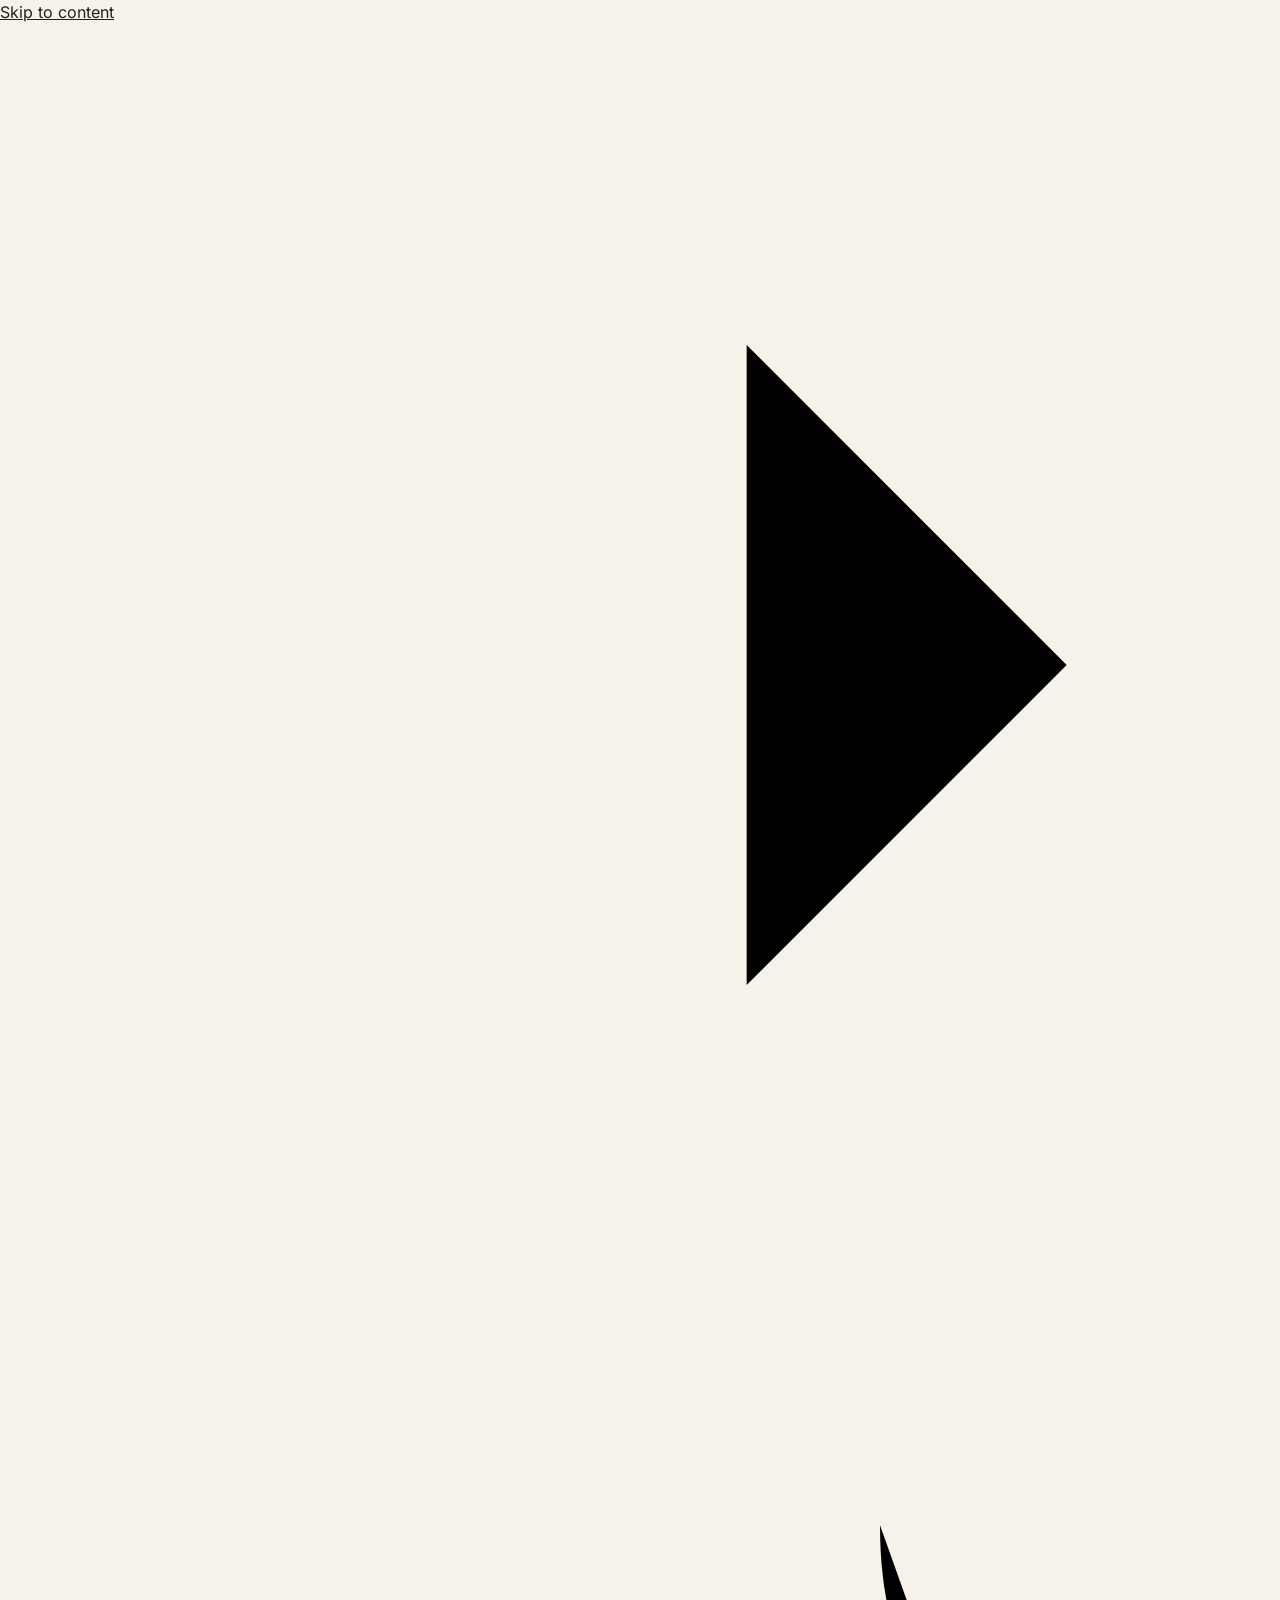
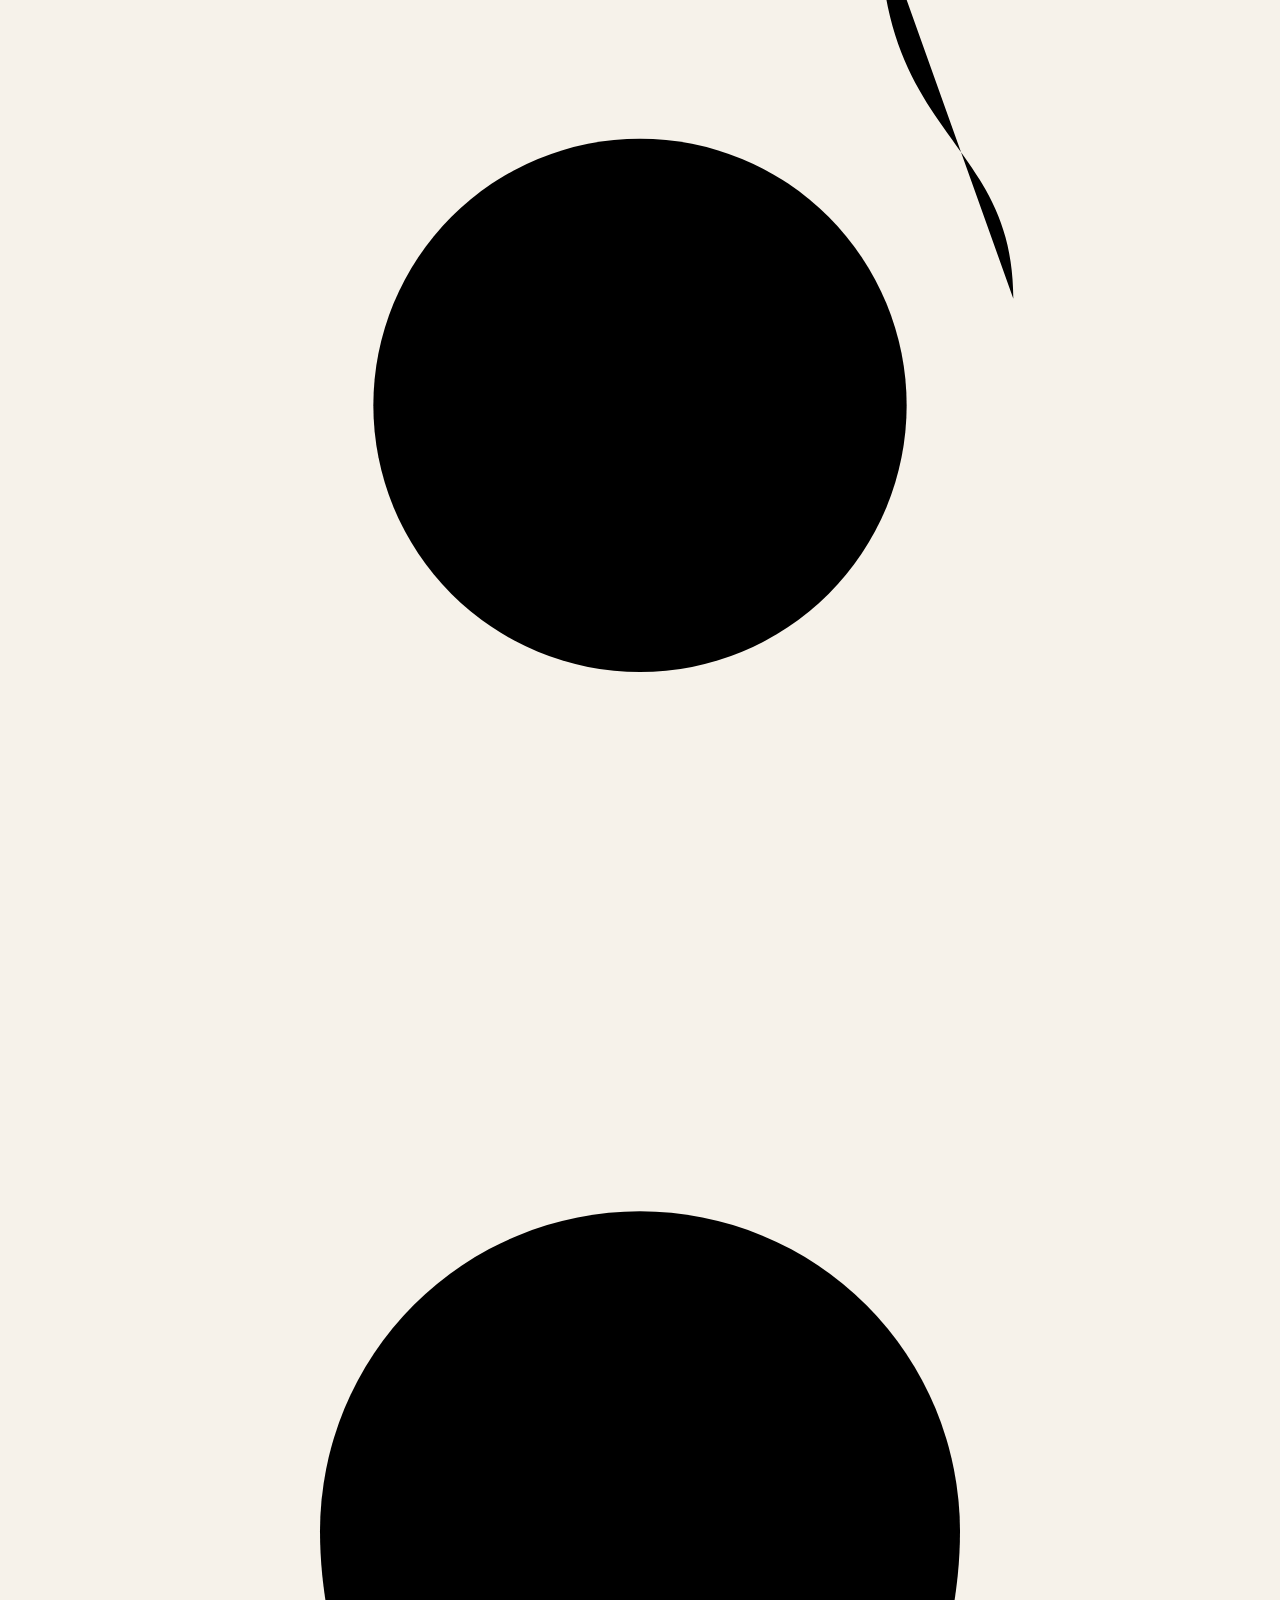
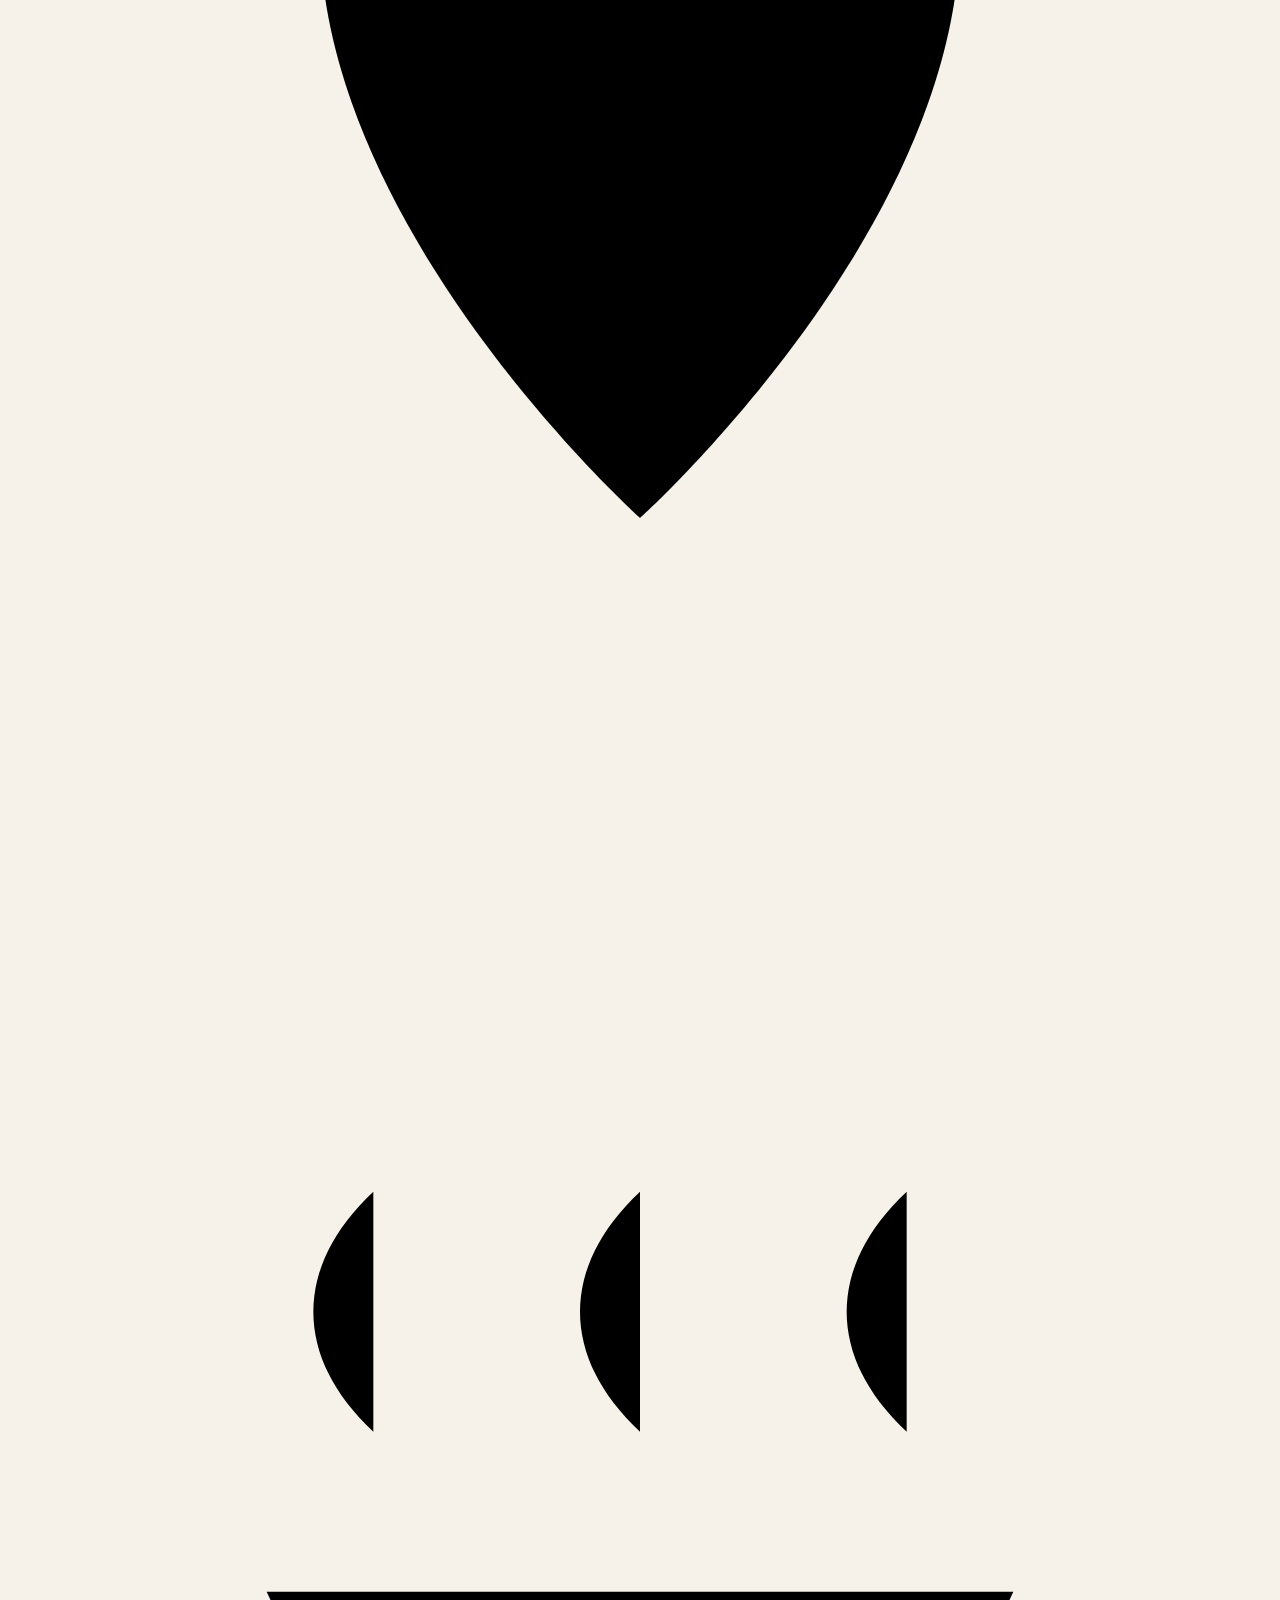
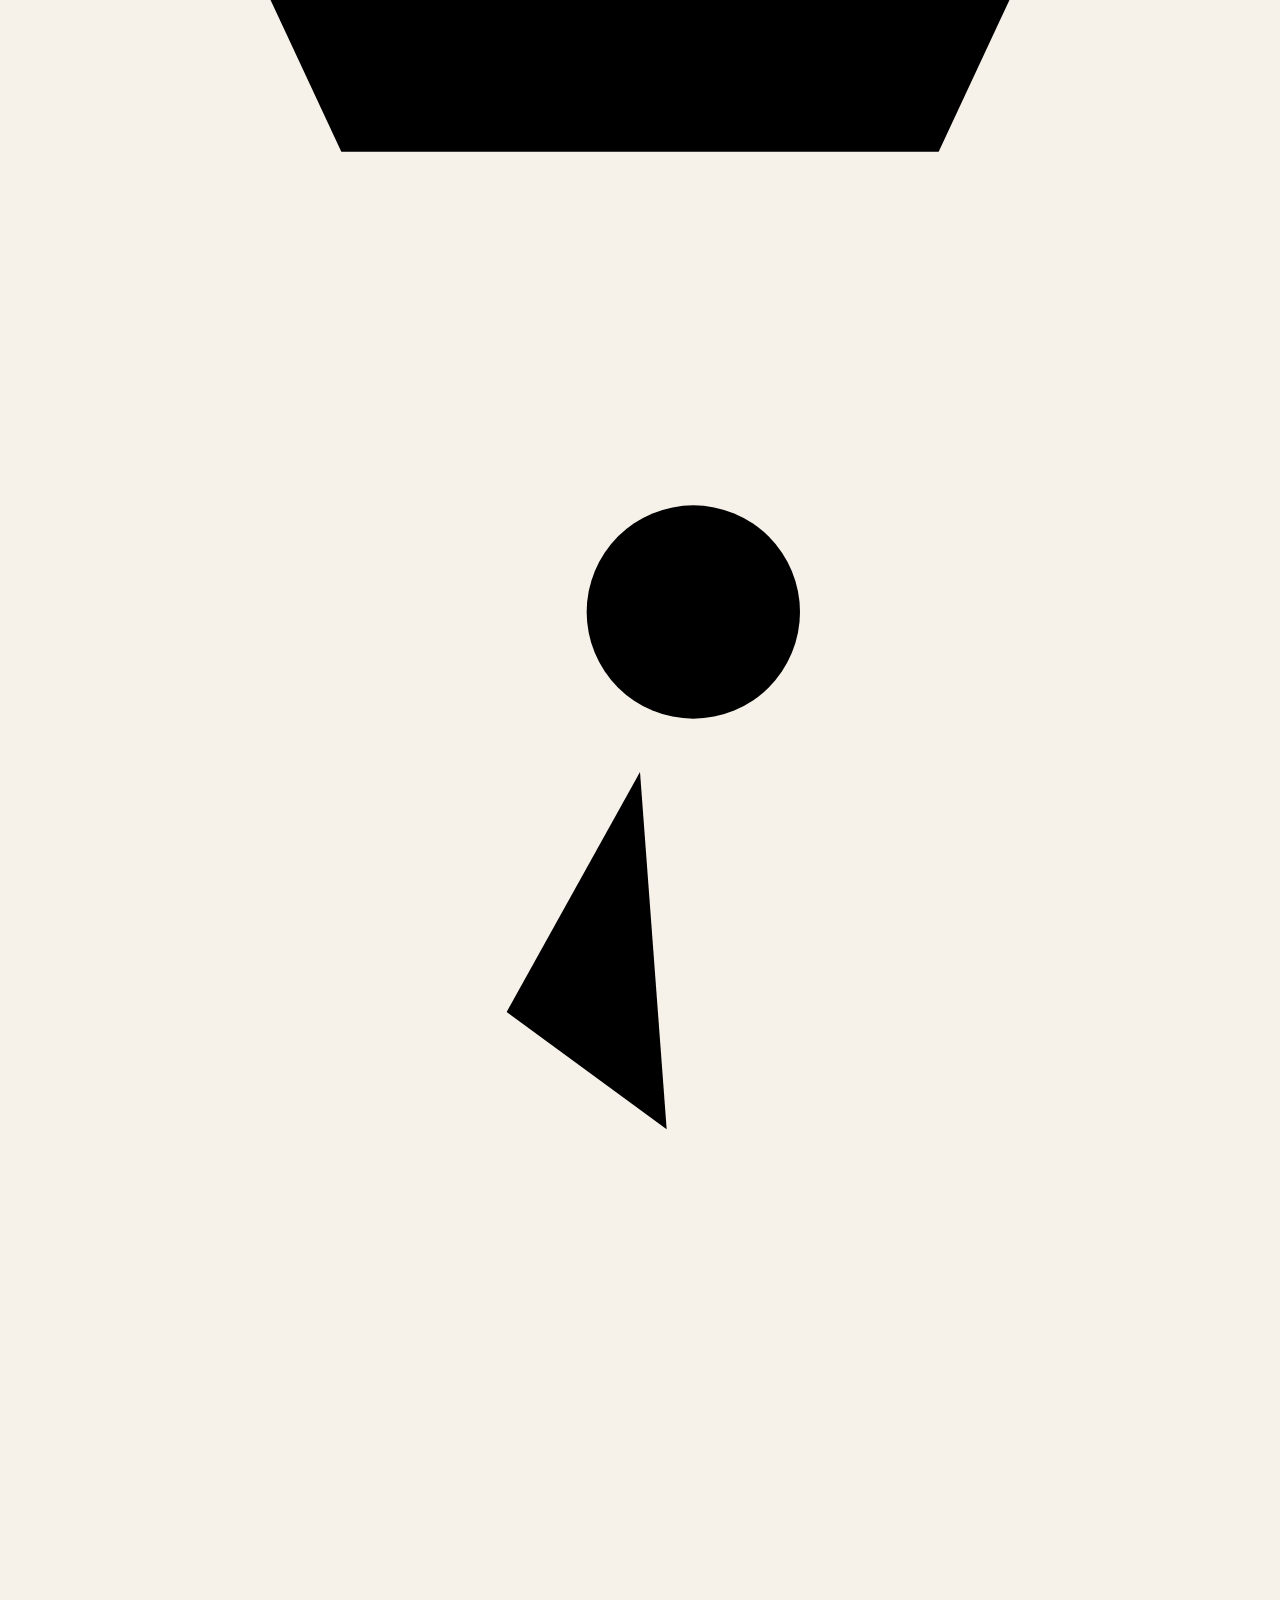
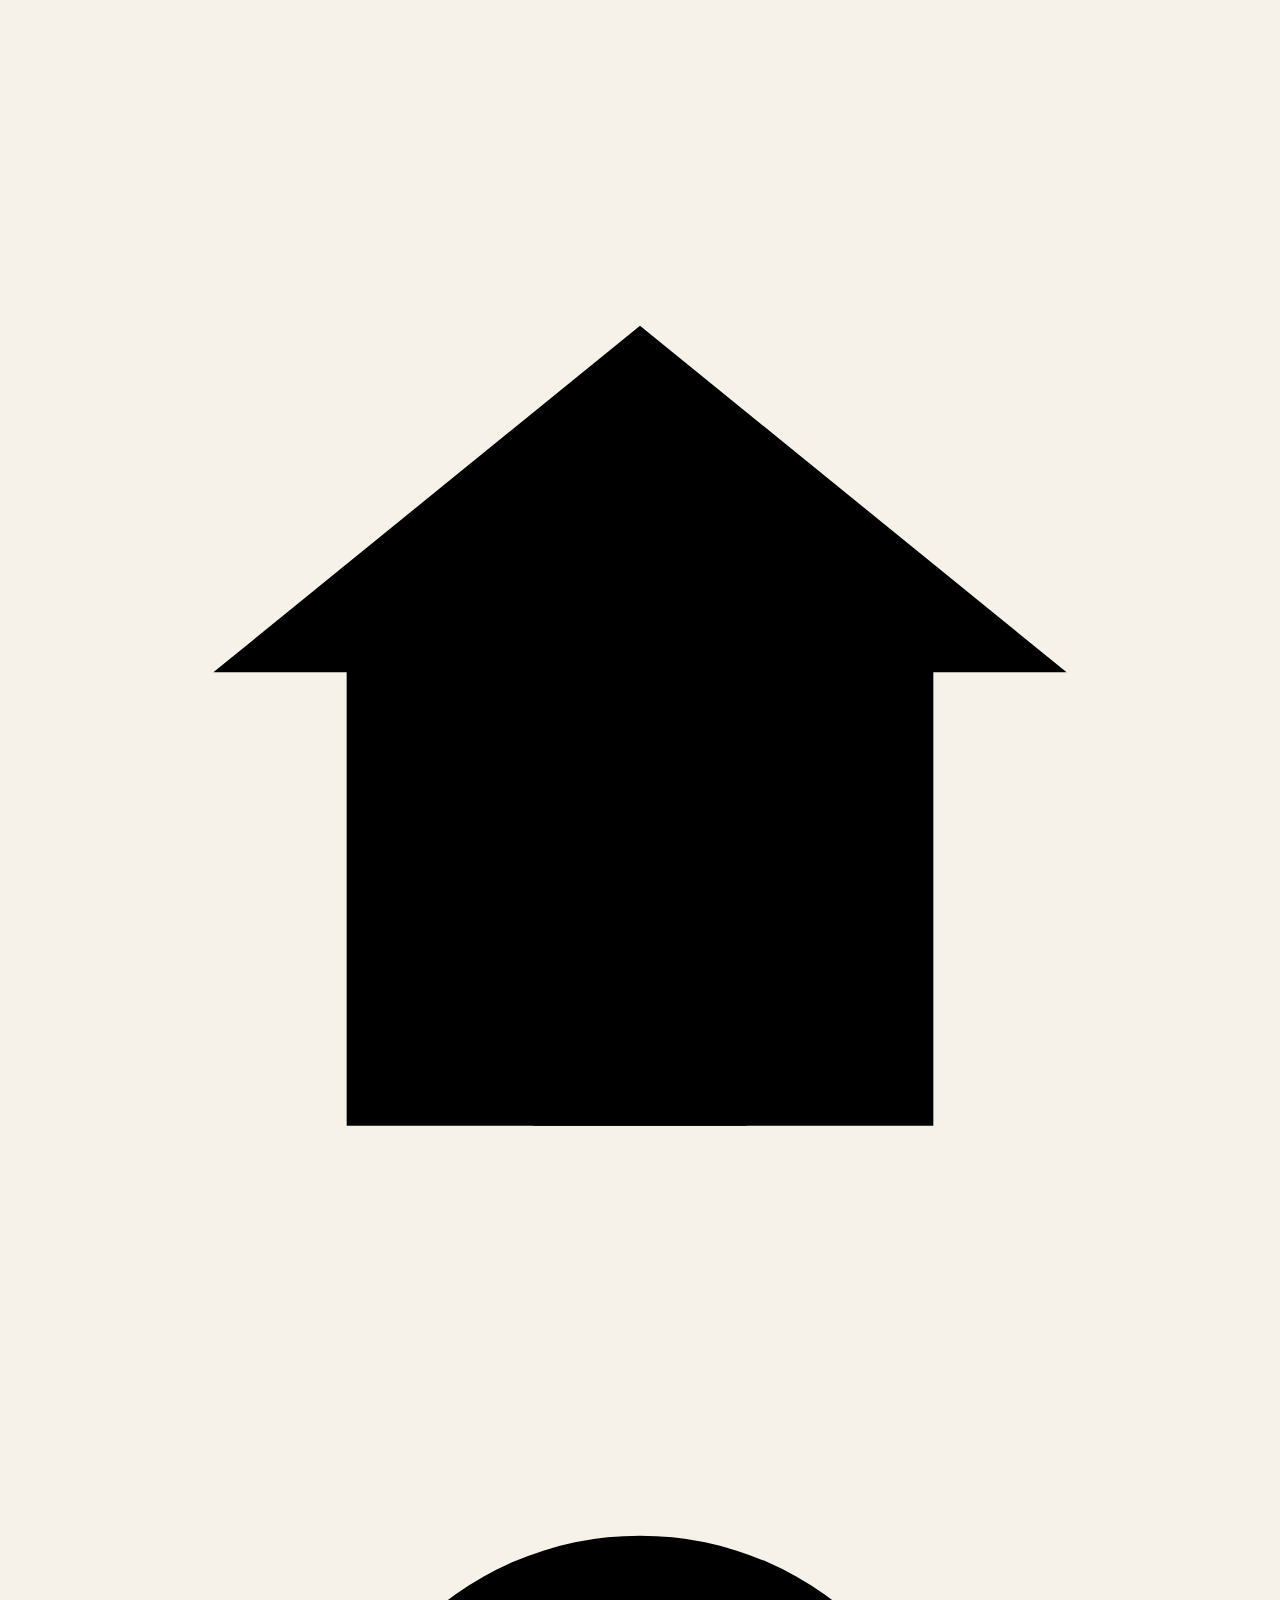
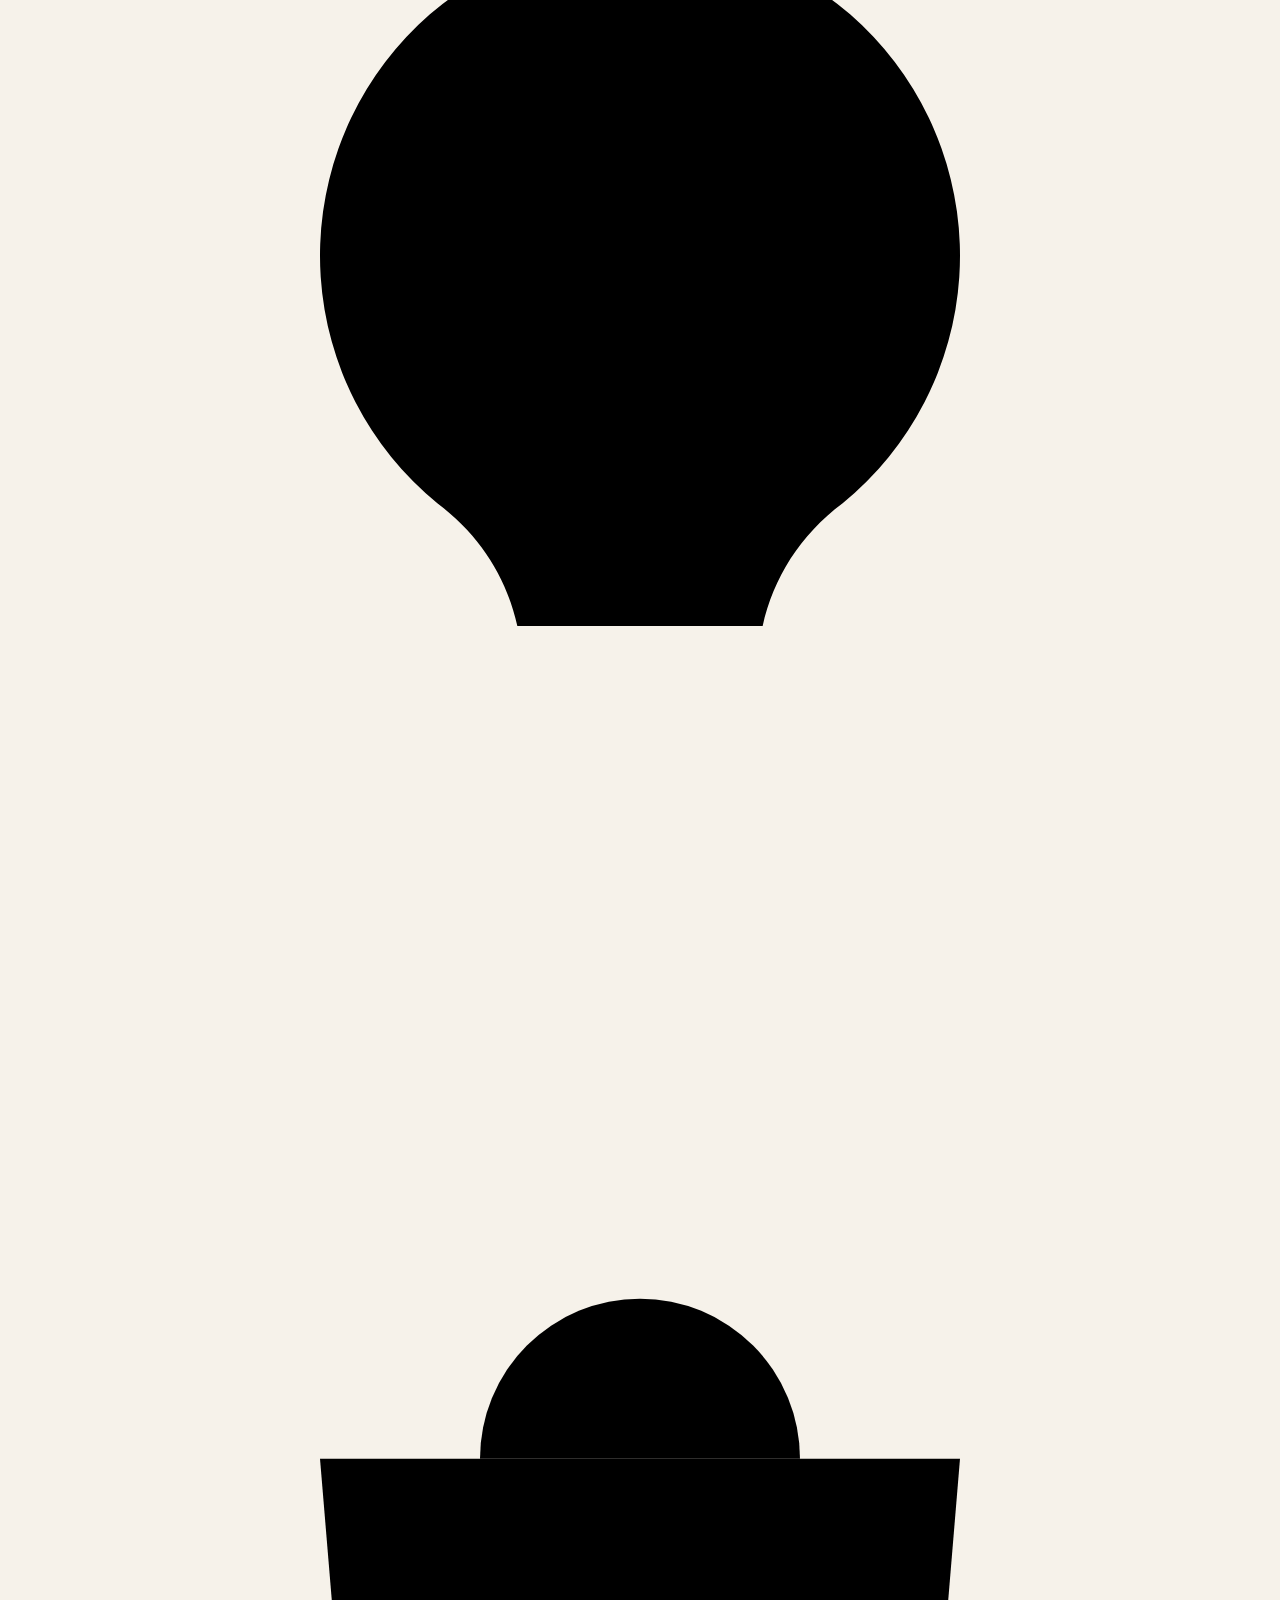
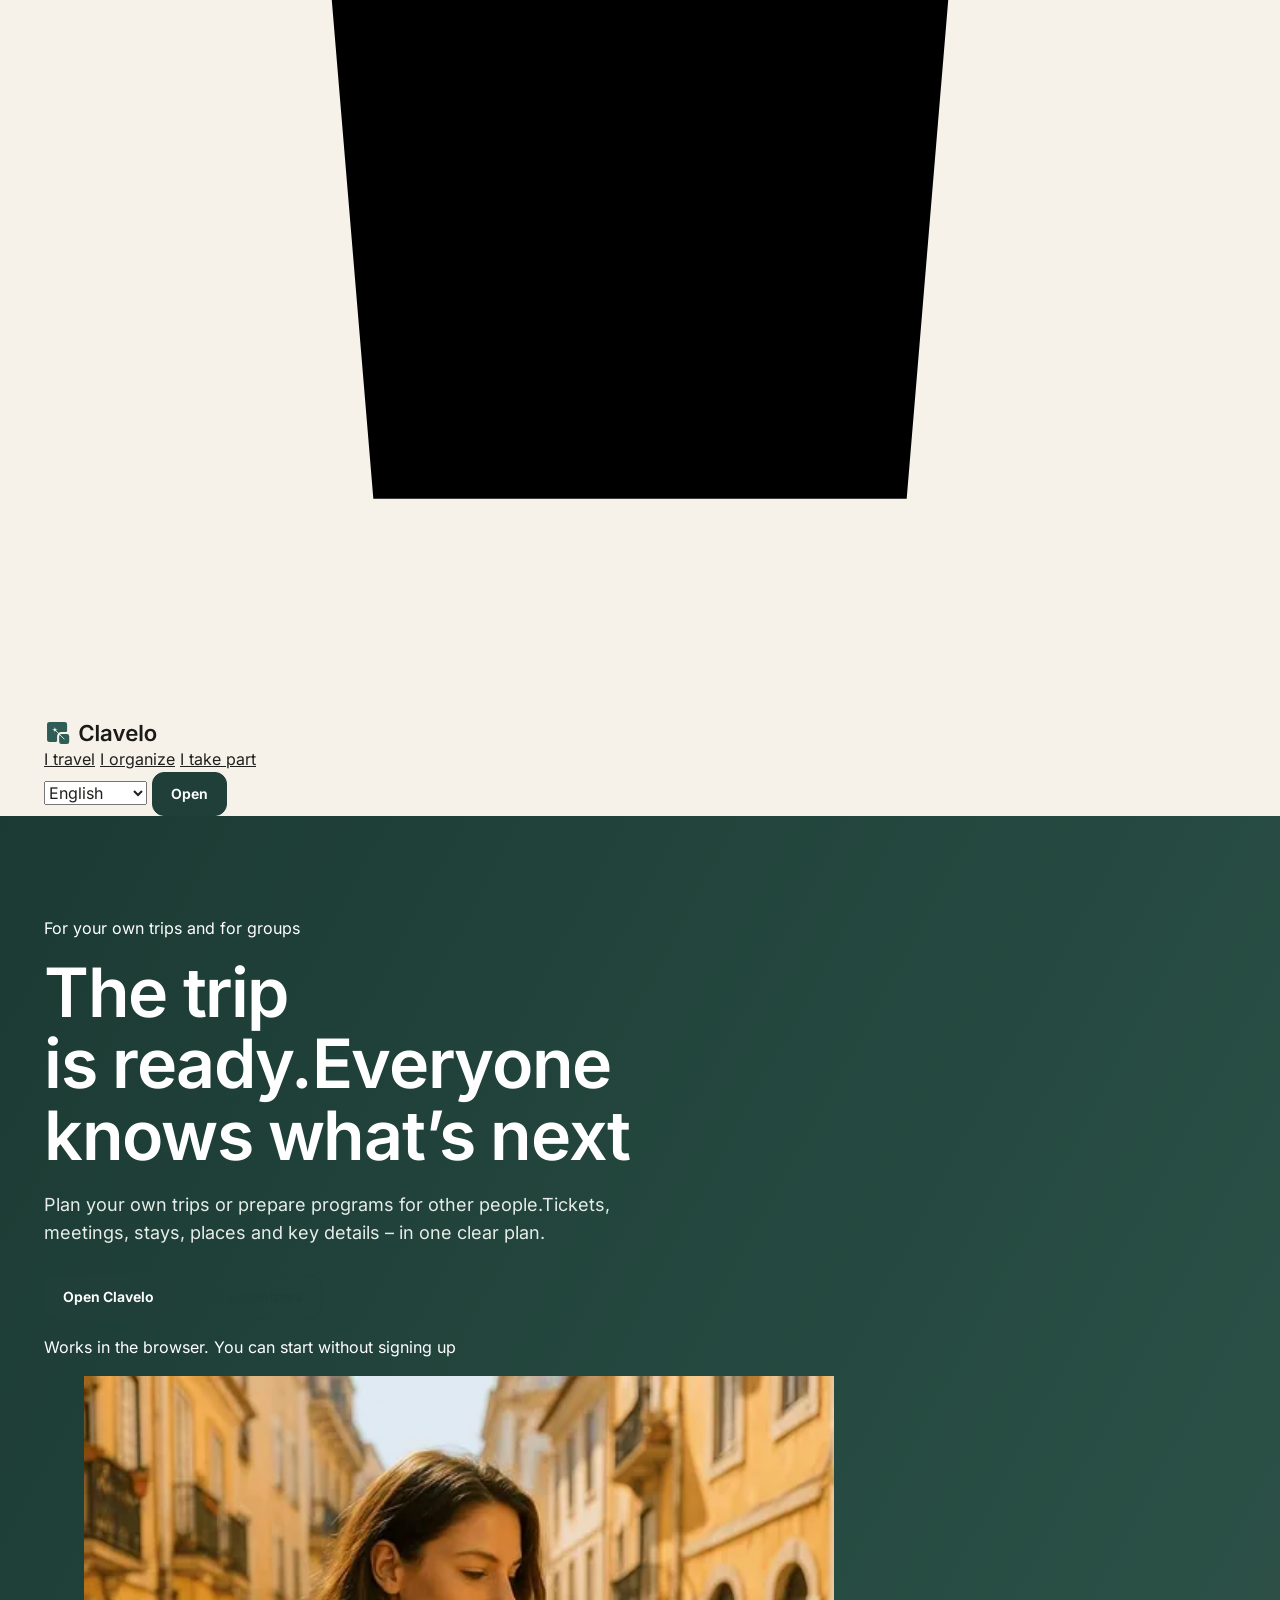
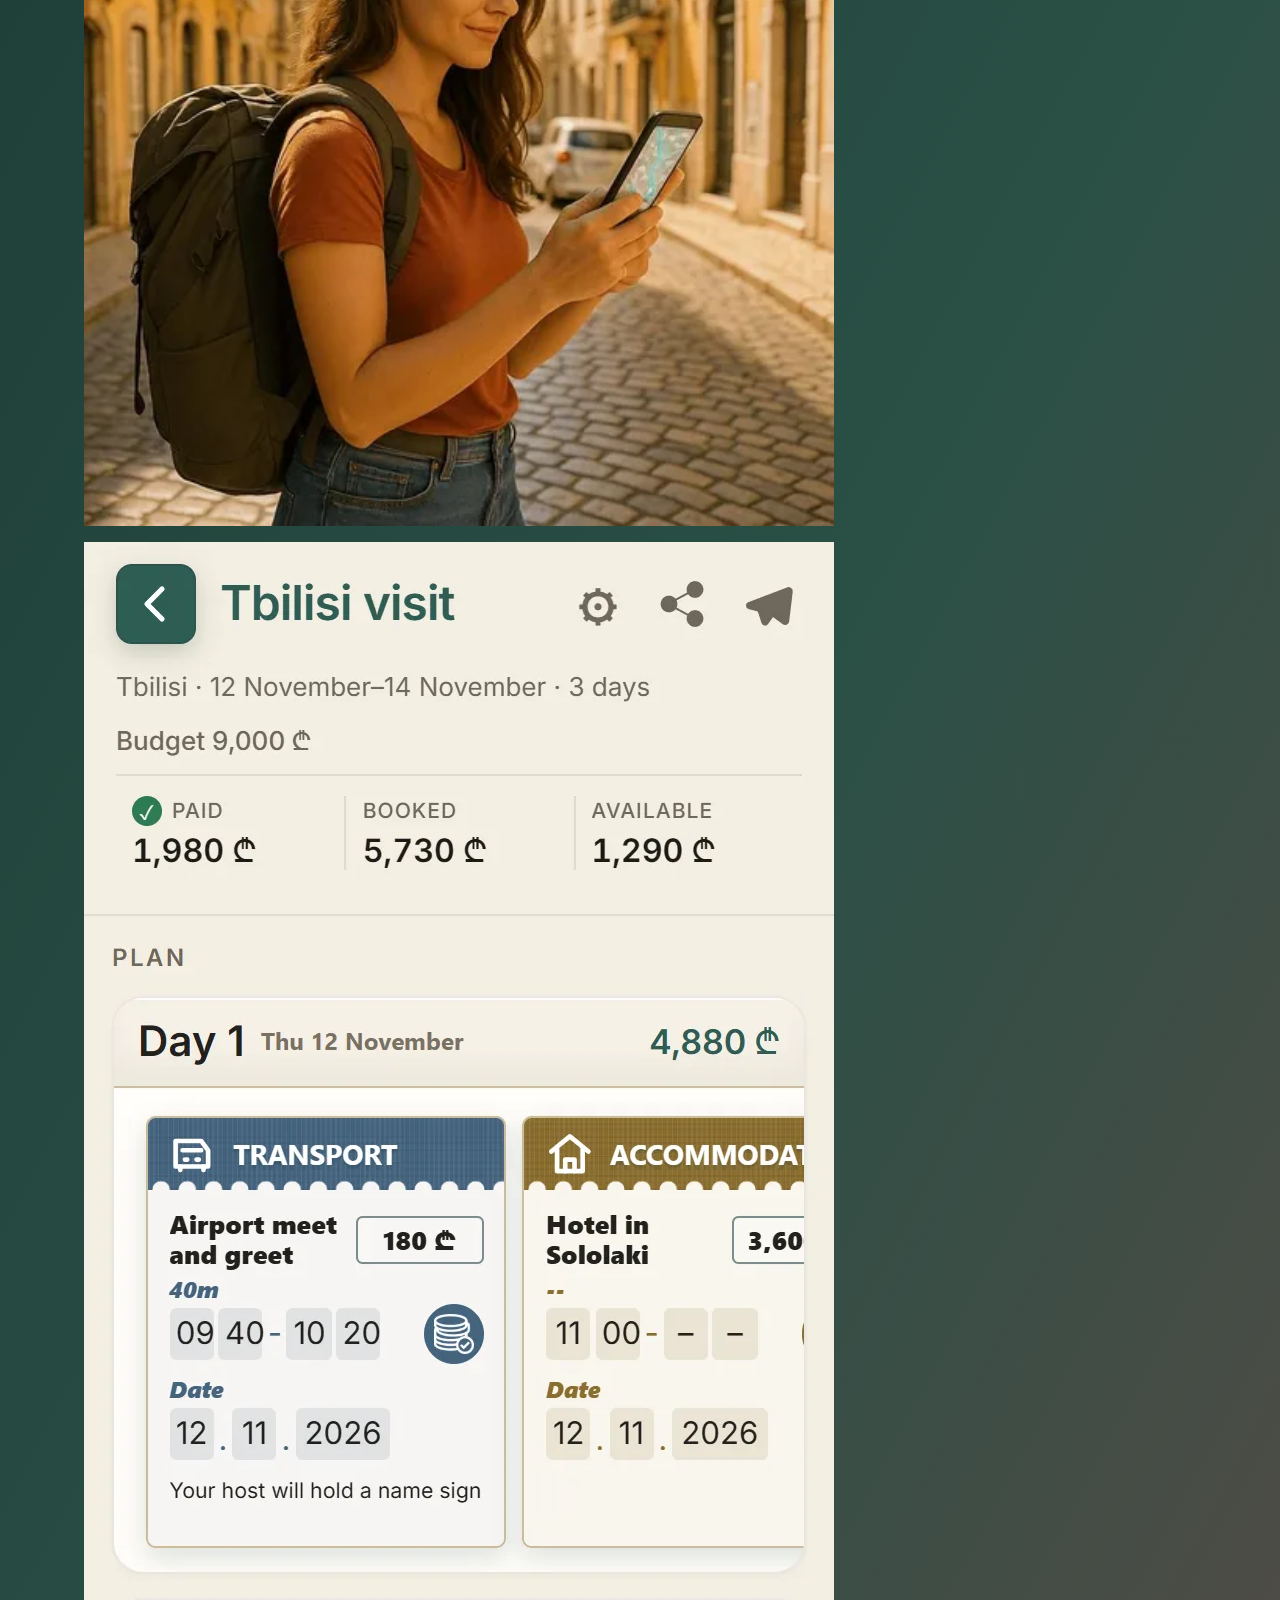
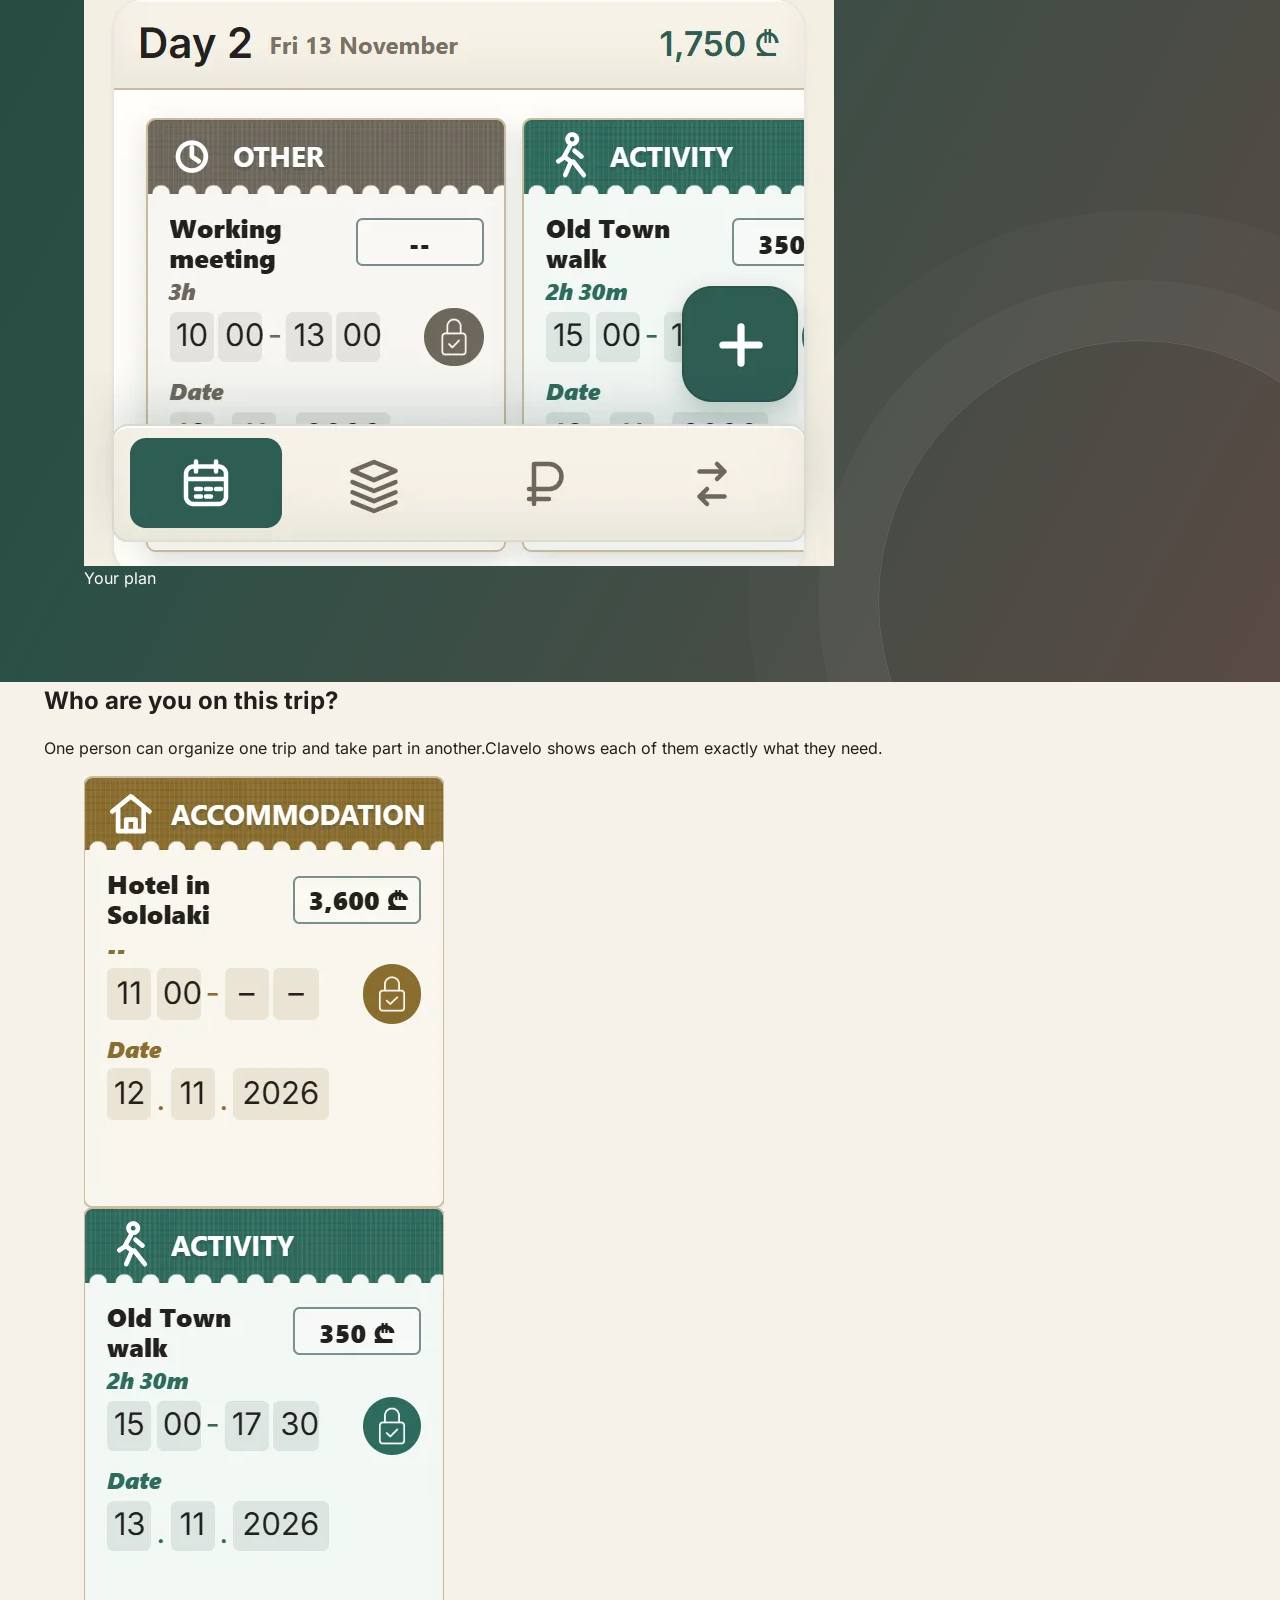
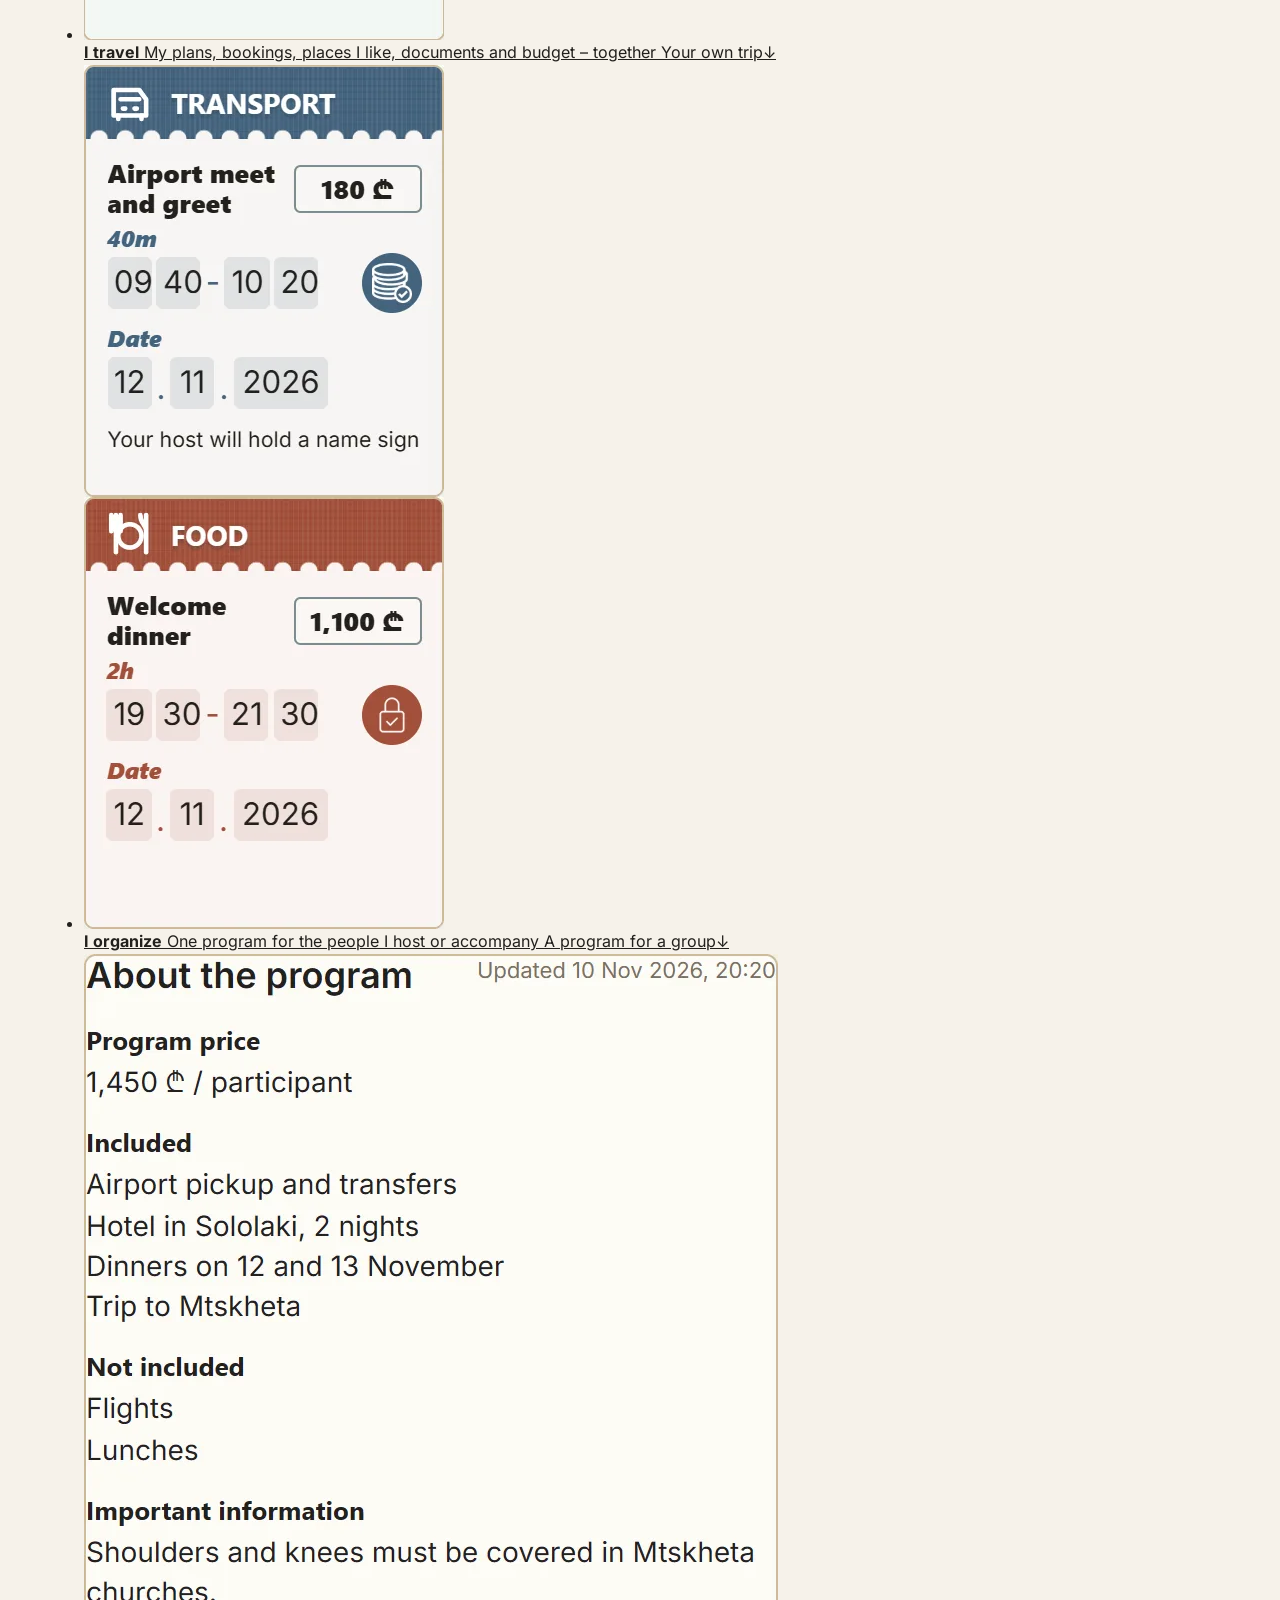
==== index.html @ 2286d674 "fix(footer): use live DATUM website-service destination" ====
<!doctype html>
<html lang="en">
  <head>
    <meta charset="utf-8" />
    <meta name="viewport" content="width=device-width, initial-scale=1, viewport-fit=cover" />
    <meta name="theme-color" content="#f6f1e7" />
    <title>Clavelo – your trips and group programs</title>
    <meta
      name="description"
      content="Plan your own trips or prepare programs for other people. Tickets, meetings, stays, places and key details – in one clear plan."
    />
    <link rel="canonical" href="https://clavelo.cc/" />
    <link rel="icon" href="./assets/clavelo-mark-simple.svg" type="image/svg+xml" />
    <link rel="icon" href="./assets/favicon-48.png" sizes="48x48" type="image/png" />
    <link rel="icon" href="./assets/favicon-32.png" sizes="32x32" type="image/png" />
    <link rel="icon" href="./assets/favicon-16.png" sizes="16x16" type="image/png" />
    <link rel="apple-touch-icon" href="./assets/apple-touch-icon.png" sizes="180x180" />
    <link rel="stylesheet" href="./styles.css?v=66e413c1de" />

    <meta property="og:type" content="website" />
    <meta property="og:site_name" content="Clavelo" />
    <meta property="og:locale" content="en_US" />
    <meta property="og:title" content="Clavelo – your trips and group programs" />
    <meta
      property="og:description"
      content="Plan your own trips or prepare programs for other people. Tickets, meetings, stays, places and key details – in one clear plan."
    />
    <meta property="og:url" content="https://clavelo.cc/" />
    <meta property="og:image" content="https://clavelo.cc/assets/og-image.jpg" />
    <meta property="og:image:width" content="1200" />
    <meta property="og:image:height" content="630" />
    <meta name="twitter:card" content="summary_large_image" />
    <script src="./i18n.js?v=66e413c1de" defer></script>
  </head>

  <body class="landing">
    <a class="skip-link" href="#main" data-i18n="skip">Skip to content</a>

    <!-- Полоса падающих плиток по правому краю. Мотив, палитра, радиус,
         тень и тайминг взяты из экрана приветствия приложения
         (01_app: .intro-floater, @keyframes intro-float) без изменений.
         Только декорация: aria-hidden, не ловит касания, гаснет при
         prefers-reduced-motion. -->
    <div class="edge-strip" aria-hidden="true">
      <span class="edge-tile tile-ticket">
        <svg viewBox="0 0 24 24"><path d="M3 12h18M4 12l6-6M4 12l6 6M14 6l6 6-6 6"></path></svg>
      </span>
      <span class="edge-tile tile-food">
        <svg viewBox="0 0 24 24"><circle cx="12" cy="13" r="5"></circle><path d="M4 4v7M6 4v7M8 4v7M6 11v9"></path><path d="M19 4v16M16.5 4c0 4 2.5 4 2.5 7"></path></svg>
      </span>
      <span class="edge-tile tile-place">
        <svg viewBox="0 0 24 24"><path d="M12 21s6-5.4 6-11a6 6 0 1 0-12 0c0 5.6 6 11 6 11z"></path><circle cx="12" cy="10" r="2"></circle></svg>
      </span>
      <span class="edge-tile tile-spa">
        <svg viewBox="0 0 24 24"><path d="M7 14c-1.5-1.4-1.5-3.1 0-4.5M12 14c-1.5-1.4-1.5-3.1 0-4.5M17 14c-1.5-1.4-1.5-3.1 0-4.5"></path><path d="M5 17h14l-1.4 3H6.4L5 17z"></path></svg>
      </span>
      <span class="edge-tile tile-excursion">
        <svg viewBox="0 0 24 24"><circle cx="13" cy="4.5" r="2"></circle><path d="M12 7.5 9.5 12l3 2.2"></path><path d="M10 12l-3 2M12.5 14.2 10 20M13.5 14.2 18 20M14 9.5l3 2.5"></path></svg>
      </span>
      <span class="edge-tile tile-stay">
        <svg viewBox="0 0 24 24"><path d="M4 11.5 12 5l8 6.5"></path><path d="M6.5 10.5V20h11V10.5"></path><path d="M10 20v-5h4v5"></path></svg>
      </span>
      <span class="edge-tile tile-idea">
        <svg viewBox="0 0 24 24"><path d="M9 18h6M10 21h4M8.2 14.2a6 6 0 1 1 7.6 0c-.8.6-1.3 1.4-1.5 2.3H9.7c-.2-.9-.7-1.7-1.5-2.3z"></path></svg>
      </span>
      <span class="edge-tile tile-shopping">
        <svg viewBox="0 0 24 24"><path d="M6 8h12l-1 12H7L6 8z"></path><path d="M9 8a3 3 0 0 1 6 0"></path></svg>
      </span>
    </div>

    <header class="site-header">
      <div class="wrap">
        <a class="brand" href="./" aria-label="Clavelo">
          <img src="./assets/logo.svg" alt="" width="116" height="28" />
        </a>
        <nav class="site-nav" aria-label="Clavelo" data-i18n-aria-label="nav.label">
          <a href="#travel" data-i18n="nav.travel">I travel</a>
          <a href="#organizers" data-i18n="nav.organize">I organize</a>
          <a href="#guests" data-i18n="nav.participate">I take part</a>
        </nav>
        <label class="language-control">
          <span class="sr-only" data-i18n="language.label">Language</span>
          <select id="languageSelect" class="language-select" aria-label="Language" data-i18n-aria-label="language.label">
            <option value="ru">Русский</option>
            <option value="en">English</option>
            <option value="fr">Français</option>
            <option value="ka">ქართული</option>
            <option value="de">Deutsch</option>
            <option value="hy">Հայերեն</option>
            <option value="zh">简体中文</option>
          </select>
        </label>
        <a class="btn btn-primary btn-compact header-cta" data-app-link href="https://app.clavelo.cc/?lang=en" data-i18n="action.openShort">Open</a>
      </div>
    </header>

    <main id="main" tabindex="-1">
      <!-- ================= 01 · Герой =================
           Композиция повторяет знак Clavelo: большой квадрат и отодвинутая
           по диагонали четверть. В большом — план того, кто готовит поездку,
           в четверти — та же программа у участника. -->
      <section class="hero" aria-labelledby="hero-title">
        <div class="wrap hero-grid">
          <div class="hero-copy">
            <p class="kicker" data-i18n="hero.kicker">For your own trips and for groups</p>
            <h1 id="hero-title" data-i18n="hero.title" data-phrases>The trip is ready. Everyone knows what’s next</h1>
            <p class="hero-lead" data-i18n="hero.lead" data-phrases>
              Plan your own trips or prepare programs for other people. Tickets, meetings, stays, places and key details – in one clear plan.
            </p>
            <div class="hero-actions">
              <a class="btn btn-primary" data-app-link href="https://app.clavelo.cc/?lang=en" data-i18n="action.open">Open Clavelo</a>
              <a class="btn btn-ghost" href="#organizers" data-i18n="hero.toOrganizers">For organizers</a>
            </div>
            <p class="hero-note" data-i18n="hero.note">Works in the browser. You can start without signing up</p>
          </div>

          <!-- Живой момент поездки и тот же момент в Clavelo: телефон
               ложится на фотографию там, где у человека в руке телефон. -->
          <div class="stage">
            <figure class="stage-photo">
              <img
                src="./assets/photos/street-phone-750.webp"
                srcset="./assets/photos/street-phone-480.webp 480w, ./assets/photos/street-phone-750.webp 750w"
                sizes="(min-width: 900px) 440px, 78vw"
                width="750"
                height="750"
                alt="A traveler with a backpack checks her plan on her phone in an old-town street"
                data-i18n-alt="photo.street.alt"
                fetchpriority="high"
              />
            </figure>
            <figure class="device device-front">
              <img
                src="./assets/screenshots/en/role-plan.webp?v=66e413c1de"
                data-localized-screenshot="role-plan.webp"
                width="750"
                height="1624"
                alt="Tbilisi visit planned by day: transfers, hotel and dinners with the organizer’s budget."
                data-i18n-alt="hero.planAlt"
                fetchpriority="high"
              />
              <figcaption class="chip chip-dark" data-i18n="hero.planLabel">Your plan</figcaption>
            </figure>
          </div>
        </div>
      </section>

      <!-- ================= 02 · Для кого ================= -->
      <section class="roles" aria-labelledby="roles-title">
        <div class="wrap">
          <div class="section-head">
            <h2 id="roles-title" data-i18n="roles.title">Who are you on this trip?</h2>
            <p class="section-lead" data-i18n="roles.lead" data-phrases>
              One person can organize one trip and take part in another. Clavelo shows each of them what they need.
            </p>
          </div>
          <ul class="role-list">
            <li>
              <a class="role role-travel" href="#travel">
                <span class="role-art" aria-hidden="true">
                  <img class="role-card role-card-a" src="./assets/screenshots/en/card-t2.webp?v=66e413c1de" data-localized-screenshot="card-t2.webp" width="360" height="432" alt="" loading="lazy" decoding="async" />
                  <img class="role-card role-card-b" src="./assets/screenshots/en/card-t5.webp?v=66e413c1de" data-localized-screenshot="card-t5.webp" width="360" height="432" alt="" loading="lazy" decoding="async" />
                </span>
                <strong class="role-name" data-i18n="roles.travel.name">I travel</strong>
                <span class="role-body" data-i18n="roles.travel.body">My plans, bookings, places I like, documents and budget together</span>
                <span class="role-go"><span data-i18n="roles.travel.link">Your own trip</span><span class="arrow" aria-hidden="true">↓</span></span>
              </a>
            </li>
            <li>
              <a class="role role-organize" href="#organizers">
                <span class="role-art" aria-hidden="true">
                  <img class="role-card role-card-a" src="./assets/screenshots/en/card-t1.webp?v=66e413c1de" data-localized-screenshot="card-t1.webp" width="360" height="432" alt="" loading="lazy" decoding="async" />
                  <img class="role-card role-card-b" src="./assets/screenshots/en/card-t3.webp?v=66e413c1de" data-localized-screenshot="card-t3.webp" width="360" height="432" alt="" loading="lazy" decoding="async" />
                </span>
                <strong class="role-name" data-i18n="roles.organize.name">I organize</strong>
                <span class="role-body" data-i18n="roles.organize.body">One program for the people I host or travel with</span>
                <span class="role-go"><span data-i18n="roles.organize.link">A program for a group</span><span class="arrow" aria-hidden="true">↓</span></span>
              </a>
            </li>
            <li>
              <a class="role role-participate" href="#guests">
                <!-- Гостевой экран приложения: блок «О программе» у участника. -->
                <span class="role-art role-art-screen" aria-hidden="true">
                  <img class="role-screen" src="./assets/screenshots/en/role-guest-info.webp?v=66e413c1de" data-localized-screenshot="role-guest-info.webp" width="694" height="872" alt="" loading="lazy" decoding="async" />
                </span>
                <strong class="role-name" data-i18n="roles.participate.name">I take part</strong>
                <span class="role-body" data-i18n="roles.participate.body">I know where, when and what happens, because the program is at hand</span>
                <span class="role-go"><span data-i18n="roles.participate.link">The participant’s program</span><span class="arrow" aria-hidden="true">↓</span></span>
              </a>
            </li>
          </ul>
        </div>
      </section>

      <!-- ================= 03 · Для организаторов ================= -->
      <!-- ================= 03 · Для организаторов =================
           Одна композиция в один экран: слева смысл (три действия, кому,
           кнопки), справа доказательство — группа у микроавтобуса и целый
           экран телефона организатора. Участника показывают раздел гостей
           и карточка «Участвую», поэтому здесь сценарий не повторяется. -->
      <section class="organizers" id="organizers" aria-labelledby="organizers-title">
        <div class="wrap">
          <div class="org-top">
            <div class="org-head">
              <p class="kicker" data-i18n="org.kicker">For organizers</p>
              <h2 id="organizers-title" data-i18n="org.title" data-phrases>You prepare the program. Guests know what to expect</h2>
            </div>

            <ul class="steps">
              <li>
                <span class="step-num" aria-hidden="true">1</span>
                <p><strong data-i18n="org.step1.title">Build</strong> <span data-i18n="org.step1.body">arrival, transfers, stays, meetings and events – by day</span></p>
              </li>
              <li>
                <span class="step-num" aria-hidden="true">2</span>
                <p><strong data-i18n="org.step2.title">Share</strong> <span data-i18n="org.step2.body">one link with the schedule, terms and materials</span></p>
              </li>
              <li>
                <span class="step-num" aria-hidden="true">3</span>
                <p><strong data-i18n="org.step3.title">Update</strong> <span data-i18n="org.step3.body">the program – guests see the current version at the same link; your budget stays private</span></p>
              </li>
            </ul>

            <div class="org-foot">
              <ul class="audience" aria-label="Who it is for" data-i18n-aria-label="org.audienceLabel">
                <li data-i18n="org.who.guides">Guides and tour operators</li>
                <li data-i18n="org.who.hospitality">Hospitality managers</li>
                <li data-i18n="org.who.business">Business visits</li>
                <li data-i18n="org.who.events">Groups and events</li>
                <li data-i18n="org.who.family">Family and friends</li>
              </ul>
              <div class="org-actions">
                <a class="btn btn-light" data-app-link href="https://app.clavelo.cc/?lang=en" data-i18n="org.cta">Create a program in Clavelo</a>
                <a class="btn btn-outline-light" data-pilot-link href="mailto:hello@clavelo.cc?subject=Clavelo%3A%20a%20pilot%20for%20a%20group" data-i18n="org.pilot">Discuss a pilot</a>
              </div>
              <p class="org-howto" data-i18n="org.howto">Organizer mode is turned on inside a trip: “Share trip” → “Run a trip for a group”. It requires signing in with email.</p>
            </div>

            <div class="org-visual">
              <figure class="org-photo">
                <img
                  src="./assets/photos/group-minibus-1600.webp"
                  srcset="./assets/photos/group-minibus-900.webp 900w, ./assets/photos/group-minibus-1600.webp 1600w"
                  sizes="(min-width: 900px) 420px, 92vw"
                  width="1600"
                  height="1066"
                  alt="A group with luggage boards a minibus before departure"
                  data-i18n-alt="photo.group.alt"
                  loading="lazy"
                  decoding="async"
                />
              </figure>
              <figure class="device org-phone">
                <img
                  src="./assets/screenshots/en/role-organizer-phone.webp?v=66e413c1de"
                  data-localized-screenshot="role-organizer-phone.webp"
                  width="750"
                  height="1624"
                  alt="Organizer panel: the list of joined participants and the participant link."
                  data-i18n-alt="org.panelAlt"
                  loading="lazy"
                />
                <figcaption class="sr-only" data-i18n="org.panelCaption">Who has joined and the participant link</figcaption>
              </figure>
            </div>
          </div>
        </div>
      </section>

      <!-- ================= 04 · Для гостей и участников ================= -->
      <section class="guests" id="guests" aria-labelledby="guests-title">
        <div class="wrap guests-grid">
          <div class="guests-copy">
            <p class="kicker" data-i18n="guest.kicker">For guests and participants</p>
            <h2 id="guests-title" data-i18n="guest.title" data-phrases>You’ve landed. The program is already on your phone</h2>
            <p class="section-lead" data-i18n="guest.lead">The organizer sent a link with everything you need for the coming days</p>
            <ul class="facts">
              <li>
                <strong data-i18n="guest.where.title">Where and when</strong>
                <span data-i18n="guest.where.body">Meetings, transfers and events by day, with times and places</span>
              </li>
              <li>
                <strong data-i18n="guest.included.title">What is included</strong>
                <span data-i18n="guest.included.body">Price, what is and isn’t included, what to know in advance</span>
              </li>
              <li>
                <strong data-i18n="guest.materials.title">Materials</strong>
                <span data-i18n="guest.materials.body">Guides, maps and documents the organizer shared with the group</span>
              </li>
            </ul>
            <p class="guest-note" data-i18n="guest.note" data-phrases>You can view the program from the link without signing up. To join the group and keep the program in your list, you need an email and a name.</p>
          </div>
          <div class="guests-visual">
            <figure class="guests-photo">
              <img
                src="./assets/photos/airport-welcome-774.webp"
                srcset="./assets/photos/airport-welcome-480.webp 480w, ./assets/photos/airport-welcome-774.webp 774w"
                sizes="(min-width: 900px) 520px, 92vw"
                width="774"
                height="694"
                alt="A host with a name sign welcomes a family in the arrivals hall"
                data-i18n-alt="photo.airport.alt"
                loading="lazy"
                decoding="async"
              />
            </figure>
          <figure class="days-shot">
            <div class="days-frame">
              <img
                src="./assets/screenshots/en/role-guest-days.webp?v=66e413c1de"
                data-localized-screenshot="role-guest-days.webp"
                width="694"
                height="1784"
                alt="Three days of the Tbilisi visit for a participant: airport meeting, hotel, working meeting, Old Town walk, Mtskheta and the airport transfer."
                data-i18n-alt="guest.daysAlt"
                loading="lazy"
              />
            </div>
            <figcaption data-i18n="guest.example">Example: three days in Tbilisi, made-up data</figcaption>
          </figure>
          </div>
        </div>
      </section>

      <!-- ================= 05 · Для своих поездок ================= -->
      <section class="travel" id="travel" aria-labelledby="travel-title">
        <div class="wrap">
          <div class="travel-head">
          <div class="section-head">
            <p class="kicker" data-i18n="travel.kicker">For your own trips</p>
            <h2 id="travel-title" data-i18n="travel.title" data-phrases>Your trip. Your pace</h2>
            <p class="section-lead" data-i18n="travel.lead">Gather what you’ve found, lay it out by day and keep it at hand on the road</p>
          </div>
          <figure class="travel-photo">
            <img
              src="./assets/photos/cafe-planning-1024.webp"
              srcset="./assets/photos/cafe-planning-600.webp 600w, ./assets/photos/cafe-planning-1024.webp 1024w"
              sizes="(min-width: 900px) 460px, 92vw"
              width="1024"
              height="940"
              alt="A woman at a street café writes trip ideas in her notebook"
              data-i18n-alt="photo.cafe.alt"
              loading="lazy"
              decoding="async"
            />
          </figure>
          </div>
          <ol class="path">
            <li class="path-step">
              <a class="path-shot" data-app-link href="https://app.clavelo.cc/?lang=en" aria-label="Open Clavelo and create a trip draft" data-i18n-aria-label="travel.collect.linkAria">
                <img
                  src="./assets/screenshots/en/crop-ai.webp?v=66e413c1de"
                  data-localized-screenshot="crop-ai.webp"
                  width="1500"
                  height="848"
                  alt="Trip draft screen with a text field and voice input action."
                  data-i18n-alt="travel.collect.imageAlt"
                  loading="lazy"
                />
              </a>
              <span class="path-num" aria-hidden="true">01</span>
              <h3 data-i18n="travel.collect.title">Collect</h3>
              <p data-i18n="travel.collect.body" data-phrases>Describe the trip by text or voice and Clavelo builds a draft from your words only. Save finds from websites with the Chrome extension.</p>
              <a class="text-link" href="https://chromewebstore.google.com/detail/clavelo-travel-capture/okpfmpplfciccfddgibkcoliemfimifc" rel="noopener" data-i18n="travel.extension">Clavelo Travel Capture for Chrome</a>
            </li>
            <li class="path-step">
              <a class="path-shot path-shot-tall" data-app-link href="https://app.clavelo.cc/?lang=en" aria-label="Open Clavelo and plan the trip by day" data-i18n-aria-label="travel.arrange.linkAria">
                <img
                  src="./assets/screenshots/en/crop-day.webp?v=66e413c1de"
                  data-localized-screenshot="crop-day.webp"
                  width="1388"
                  height="2360"
                  alt="Two days of a trip plan shown as event cards."
                  data-i18n-alt="travel.arrange.imageAlt"
                  loading="lazy"
                />
              </a>
              <span class="path-num" aria-hidden="true">02</span>
              <h3 data-i18n="travel.arrange.title">Lay it out</h3>
              <p data-i18n="travel.arrange.body" data-phrases>Every event is a card with time, price, booking and files. Plans changed? Drag the card to another day.</p>
            </li>
            <li class="path-step">
              <a class="path-shot" data-app-link href="https://app.clavelo.cc/?lang=en" aria-label="Open Clavelo and view the trip budget" data-i18n-aria-label="travel.use.linkAria">
                <img
                  src="./assets/screenshots/en/crop-budget.webp?v=66e413c1de"
                  data-localized-screenshot="crop-budget.webp"
                  width="1484"
                  height="992"
                  alt="Trip budget summary with totals for paid, reserved and available amounts."
                  data-i18n-alt="travel.use.imageAlt"
                  loading="lazy"
                />
              </a>
              <span class="path-num" aria-hidden="true">03</span>
              <h3 data-i18n="travel.use.title">Use it on the trip</h3>
              <p data-i18n="travel.use.body" data-phrases>Tickets, addresses and bookings open from your phone. Totals for each day and the whole trip add up on their own.</p>
            </li>
          </ol>
        </div>
      </section>

      <!-- ================= 06 · Закрытие ================= -->
      <section class="closing" aria-labelledby="closing-title">
        <div class="wrap">
          <h2 id="closing-title" data-i18n="closing.title">Where shall we start?</h2>
          <div class="closing-grid">
            <div class="closing-card closing-travel">
              <h3 data-i18n="closing.travel.title">Plan a trip</h3>
              <p data-i18n="closing.travel.body">Open Clavelo in the browser and start from a draft or an empty trip</p>
              <a class="btn btn-primary" data-app-link href="https://app.clavelo.cc/?lang=en" data-i18n="action.open">Open Clavelo</a>
            </div>
            <div class="closing-card closing-pilot">
              <h3 data-i18n="closing.pilot.title">Discuss a pilot for a group</h3>
              <p data-i18n="closing.pilot.body">Do you host guests or lead groups? Write to us and we’ll look at your scenario together</p>
              <a class="btn btn-light" data-pilot-link href="mailto:hello@clavelo.cc?subject=Clavelo%3A%20a%20pilot%20for%20a%20group" data-i18n="closing.pilot.cta">Write to us</a>
            </div>
          </div>
          <p class="closing-note" data-i18n="closing.note">The app is available in Russian, English, French, Georgian, German, Armenian and Simplified Chinese</p>

          <!-- БУДУЩИЙ СЛОТ · каналы дистрибуции: Google Play, App Store,
               TestFlight, прямой Android APK. Появляются только когда есть
               реальные публичные ссылки. -->
        </div>
      </section>
    </main>

    <footer class="site-footer">
      <div class="wrap">
        <a class="brand" href="./" aria-label="Clavelo">
          <img src="./assets/logo.svg" alt="" width="116" height="28" />
        </a>

        <ul class="footer-links">
          <li><a href="./privacy/" data-i18n="footer.privacy">Privacy Policy</a></li>
          <!-- Ссылка на /terms/ появляется здесь только после того,
               как будет согласован текст условий. Маршрут уже существует. -->
          <li><a href="mailto:hello@clavelo.cc">hello@clavelo.cc</a></li>
          <li>TG / WhatsApp: +995 551 592 654</li>
        </ul>

        <div class="footer-bottom">
          <p class="copyright">© 2026 Clavelo</p>
          <!-- Подпись разработчика (как на UVAMO!). Адрес — DATUM_SPACE_URL в i18n.js;
               если его очистить, подпись скрывается и битой ссылки на сайте нет. -->
          <p class="credit" data-credit><a href="https://datumspace.cc/en/websites/" target="_blank" rel="noopener" data-i18n="footer.credit">Designed &amp; developed by Datum Space</a></p>
        </div>
      </div>
    </footer>
  </body>
</html>
---- styles.css ----
/* WIWI Tours prototype. Tokens first; components below in page order. */

/* One typeface: Inter (Latin, Cyrillic) with Noto Sans Georgian for Georgian, which
   Inter does not cover. Each file loads only when its characters are on the page.
   Both SIL OFL 1.1. */
@font-face {
  font-family: "Inter";
  src: url("./vendor/fonts/inter-latin-wght-normal.woff2") format("woff2");
  font-weight: 100 900;
  font-style: normal;
  font-display: swap;
  unicode-range: U+0000-00FF, U+0131, U+0152-0153, U+02BB-02BC, U+02C6, U+02DA, U+02DC, U+0304, U+0308, U+0329, U+2000-206F, U+20AC, U+2122, U+2191, U+2193, U+2212, U+2215, U+FEFF, U+FFFD;
}
@font-face {
  font-family: "Inter";
  src: url("./vendor/fonts/inter-latin-ext-wght-normal.woff2") format("woff2");
  font-weight: 100 900;
  font-style: normal;
  font-display: swap;
  unicode-range: U+0100-02BA, U+02BD-02C5, U+02C7-02CC, U+02CE-02D7, U+02DD-02FF, U+0304, U+0308, U+0329, U+1D00-1DBF, U+1E00-1E9F, U+1EF2-1EFF, U+2020, U+20A0-20AB, U+20AD-20C0, U+2113, U+2C60-2C7F, U+A720-A7FF;
}
@font-face {
  font-family: "Inter";
  src: url("./vendor/fonts/inter-cyrillic-wght-normal.woff2") format("woff2");
  font-weight: 100 900;
  font-style: normal;
  font-display: swap;
  unicode-range: U+0301, U+0400-045F, U+0490-0491, U+04B0-04B1, U+2116;
}
@font-face {
  font-family: "Inter";
  src: url("./vendor/fonts/inter-cyrillic-ext-wght-normal.woff2") format("woff2");
  font-weight: 100 900;
  font-style: normal;
  font-display: swap;
  unicode-range: U+0460-052F, U+1C80-1C8A, U+20B4, U+2DE0-2DFF, U+A640-A69F, U+FE2E-FE2F;
}

@font-face {
  font-family: "Noto Sans Georgian";
  src: url("./vendor/fonts/noto-sans-georgian-georgian-wght-normal.woff2") format("woff2");
  font-weight: 100 900;
  font-style: normal;
  font-display: swap;
  unicode-range: U+0589, U+10A0-10FF, U+1C90-1CBA, U+1CBD-1CBF, U+205A, U+2D00-2D2F, U+2E31;
}
:root {
  --cream: #f6f2ea;
  --paper: #fffdf9;
  --sand: #ece4d6;
  --ink: #22201c;
  --muted: #6b665c;
  --line: #e2dacb;
  --deep: #1f3f38;
  --deep-2: #163029;
  --wine: #7d3b45;
  --wine-soft: #f3e3e3;
  --gold: #a87a3c;
  --focus: #b5602c;
  --shadow: 0 14px 40px rgba(34, 32, 28, 0.08);
  --radius: 16px;
  --sans: Inter, "Noto Sans Georgian", ui-sans-serif, system-ui, -apple-system, "Segoe UI", Roboto, sans-serif;
  --serif: var(--sans); /* headings: same family, heavier and tighter */
  --topbar: 64px;

  /* Activity types — same idea as Clavelo's item taxonomy, toned to the WIWI palette. */
  --type-wine: #7d3b45;
  --type-wine-bg: #f6e6e6;
  --type-food: #b4572f;
  --type-food-bg: #fbe9dd;
  --type-transport: #2f6f7c;
  --type-transport-bg: #e2f0f1;
  --type-stay: #9a6f1f;
  --type-stay-bg: #f8eed6;
  --type-excursion: #3d6a4b;
  --type-excursion-bg: #e5efe5;
  --type-other: #6b665c;
  --type-other-bg: #eeebe4;
}

* { box-sizing: border-box; }
[hidden] { display: none !important; }
html { scroll-behavior: smooth; scroll-padding-top: calc(var(--topbar) + 12px); }
@media (prefers-reduced-motion: reduce) { html { scroll-behavior: auto; } }
body {
  margin: 0;
  background: var(--cream);
  color: var(--ink);
  font: 16px/1.55 var(--sans);
  -webkit-text-size-adjust: 100%;
}
img { max-width: 100%; display: block; }
button, select { font: inherit; color: inherit; }
button { cursor: pointer; }
a { color: inherit; }
:focus-visible { outline: 3px solid var(--focus); outline-offset: 2px; }
h1, h2, h3, h4 { margin: 0; }
.sr-only { position: absolute; width: 1px; height: 1px; overflow: hidden; clip: rect(0 0 0 0); white-space: nowrap; }
.muted { color: var(--muted); }
.wrap { max-width: 1240px; margin: 0 auto; padding: 0 24px; }
.skip { position: absolute; left: 12px; top: -60px; z-index: 2000; background: var(--paper); padding: 10px 14px; border-radius: 10px; }
.skip:focus { top: 12px; }

.eyebrow { margin: 0 0 12px; font-size: 12px; font-weight: 700; letter-spacing: 0.16em; text-transform: uppercase; color: #c6dccf; }
.eyebrow-wine { color: var(--wine); }

.btn {
  display: inline-flex; align-items: center; justify-content: center; gap: 8px;
  min-height: 44px; padding: 10px 18px; border-radius: 12px;
  border: 1px solid var(--deep); background: var(--deep); color: #fff;
  font-size: 14px; font-weight: 650; text-decoration: none;
  transition: background 0.15s;
}
.btn:hover { background: var(--deep-2); }
.btn-light { background: var(--paper); color: var(--deep); border-color: var(--paper); }
.btn-light:hover { background: #fff; }
.btn-ghost { background: transparent; color: var(--deep); }
.btn-ghost:hover { background: rgba(31, 63, 56, 0.06); }
.btn-small { min-height: 36px; padding: 6px 12px; font-size: 13px; }
.link-btn { border: 0; background: none; padding: 4px 0; color: var(--deep); font-weight: 650; font-size: 14px; text-decoration: underline; text-underline-offset: 3px; text-align: left; }

.hero h1, .section h2, .route h2, .tour h3, .day-title, .type-wine h4, .popup strong,
.people h3, .partner h3, .detail-title, .detail-initials, .portrait { letter-spacing: -0.02em; }
:lang(ka) .hero h1, :lang(ka) .section h2, :lang(ka) .route h2, :lang(ka) .tour h3, :lang(ka) .detail-title { letter-spacing: 0; }

/* ---------- top bar ---------- */
.topbar { position: sticky; top: 0; z-index: 1000; background: var(--deep); color: #fff; box-shadow: 0 4px 18px rgba(0, 0, 0, 0.08); }
.topbar-inner { display: flex; align-items: center; gap: 20px; min-height: var(--topbar); }
.brand { display: flex; flex-direction: column; text-decoration: none; line-height: 1.15; }
.brand-mark { font-weight: 800; letter-spacing: 0.1em; font-size: 18px; text-transform: uppercase; }
.brand-mark span { font-weight: 500; color: #c6dccf; }
.brand-sub { font-size: 11px; color: #b9cfc3; letter-spacing: 0.03em; }
.topnav { margin-left: auto; display: flex; gap: 22px; font-size: 14px; }
.topnav a { text-decoration: none; color: #e4ede8; }
.topnav a:hover { text-decoration: underline; text-underline-offset: 4px; }
.preview-chip { font-size: 11px; font-weight: 650; letter-spacing: 0.04em; padding: 6px 10px; border: 1px solid rgba(255, 255, 255, 0.35); border-radius: 99px; white-space: nowrap; }
.langs { display: flex; flex: none; gap: 2px; padding: 3px; border-radius: 10px; background: rgba(255, 255, 255, 0.1); }
.langs a { min-width: 34px; min-height: 30px; display: grid; place-items: center; padding: 0 6px; border-radius: 7px; font-size: 12px; font-weight: 750; letter-spacing: 0.04em; color: #d6e4dc; text-decoration: none; }
.langs a:hover { background: rgba(255, 255, 255, 0.12); color: #fff; }
.langs a[aria-current="true"] { background: var(--paper); color: var(--deep); }

/* ---------- hero ---------- */
.hero {
  position: relative; overflow: hidden; color: #fff; padding: 84px 0 76px;
  background:
    radial-gradient(1200px 500px at 85% -10%, rgba(168, 122, 60, 0.35), transparent 60%),
    linear-gradient(118deg, #1b3a33 0%, #2a5046 55%, #5a4a45 100%);
}
.hero::after {
  content: ""; position: absolute; inset: auto -120px -180px auto; width: 520px; height: 520px; border-radius: 50%;
  border: 1px solid rgba(255, 255, 255, 0.12); box-shadow: 0 0 0 60px rgba(255, 255, 255, 0.03), 0 0 0 130px rgba(255, 255, 255, 0.02);
  pointer-events: none;
}
.hero .wrap { position: relative; z-index: 1; }
/* Decorative route overview on the right of the hero; fades into the background. */
.hero-map {
  position: absolute; inset: 0 0 0 auto; width: 58%; z-index: 2; pointer-events: none; /* only the pins take clicks */ display: flex; align-items: center; justify-content: flex-end;
  -webkit-mask-image: linear-gradient(to right, transparent 0%, #000 34%), linear-gradient(to bottom, transparent 0%, #000 14%, #000 82%, transparent 100%);
  -webkit-mask-composite: source-in; mask-composite: intersect;
  mask-image: linear-gradient(to right, transparent 0%, #000 34%), linear-gradient(to bottom, transparent 0%, #000 14%, #000 82%, transparent 100%);
}
.hero-map::before { content: ""; position: absolute; inset: 0; background: radial-gradient(60% 55% at 62% 50%, rgba(233, 217, 184, 0.10), transparent 70%); }
.hero-map-frame { position: relative; width: 112%; flex: none; margin-right: -6%; aspect-ratio: 1000 / 587; }
.hero-map-frame img { width: 100%; height: 100%; display: block; }
/* Regions of the route: invisible until a pin or the region itself is hovered or focused. */
.hero-regions { position: absolute; inset: 0; width: 100%; height: 100%; overflow: visible; }
.hero-regions path { fill: rgba(246, 196, 208, 0); stroke: rgba(250, 214, 222, 0); stroke-width: 1.4; stroke-linejoin: round; pointer-events: fill; transition: fill 0.15s, stroke 0.15s; }
.hero-regions path.is-region { fill: rgba(246, 196, 208, 0.3); stroke: rgba(250, 214, 222, 0.9); }
.hero-pin.is-region .pin-dot { background: #f8d3dc; transform: scale(1.18); box-shadow: 0 0 0 6px rgba(246, 196, 208, 0.28), 0 0 20px rgba(246, 196, 208, 0.55); }
.hero-region-label { position: absolute; z-index: 4; transform: translate(-50%, -50%); padding: 5px 11px; border-radius: 99px; background: rgba(18, 38, 32, 0.88); color: #fbe1e7; font-size: 12.5px; font-weight: 650; letter-spacing: 0.01em; white-space: nowrap; pointer-events: none; box-shadow: 0 4px 14px rgba(0, 0, 0, 0.25); }
.hero-pin { position: absolute; transform: translate(-50%, -50%); display: flex; align-items: center; gap: 6px; padding: 6px; border: 0; background: none; cursor: pointer; pointer-events: auto; border-radius: 50%; }
.hero-pin .pin-dot { transition: transform 0.15s, box-shadow 0.15s; }
.hero-pin:hover .pin-dot, .hero-pin:focus-visible .pin-dot { transform: scale(1.25); box-shadow: 0 0 0 7px rgba(233, 217, 184, 0.25), 0 0 22px rgba(233, 217, 184, 0.55); }
.hero-pin:hover, .hero-pin:focus-visible { z-index: 3; }
.hero-pin-label:not(.is-shown) { opacity: 0; transition: opacity 0.15s; }
.hero-pin:hover .hero-pin-label, .hero-pin:focus-visible .hero-pin-label { opacity: 1; }
.hero-pin:hover .hero-pin-label:not(.is-shown), .hero-pin:focus-visible .hero-pin-label:not(.is-shown) { padding: 3px 8px; border-radius: 7px; background: rgba(18, 38, 32, 0.9); }
.hero-pin .pin-dot { width: 22px; height: 22px; font-size: 10px; background: #e9d9b8; color: var(--deep); border: 0; box-shadow: 0 0 0 5px rgba(233, 217, 184, 0.16), 0 0 18px rgba(233, 217, 184, 0.35); }
.hero-pin-label.is-left { left: auto; right: 34px; }
.hero-pin-label { position: absolute; left: 34px; pointer-events: none; white-space: nowrap; font-size: 12.5px; font-weight: 650; letter-spacing: 0.02em; color: #f3ead7; text-shadow: 0 1px 6px rgba(0, 0, 0, 0.45); }
.hero h1 { font: 600 clamp(36px, 5.4vw, 68px)/1.05 var(--serif); max-width: 15ch; margin-bottom: 20px; }
.hero-lead { max-width: 620px; font-size: 18px; color: #e6ece7; margin: 0 0 28px; }
.hero-actions { display: flex; flex-wrap: wrap; gap: 10px; }
.hero-notice { margin: 26px 0 0; max-width: 620px; font-size: 13px; color: #cfdcd4; padding-left: 12px; border-left: 2px solid var(--gold); }

/* ---------- sections ---------- */
.section { padding: 64px 0; }
.section h2, .route h2 { font: 600 clamp(28px, 3.4vw, 42px)/1.12 var(--serif); margin-bottom: 14px; }

/* ---------- tour cards ---------- */
.tour-grid { display: grid; grid-template-columns: repeat(2, minmax(0, 1fr)); gap: 20px; margin-top: 26px; }
.tour { display: flex; flex-direction: column; background: var(--paper); border: 1px solid var(--line); border-radius: 20px; overflow: hidden; box-shadow: var(--shadow); }
.tour-art { height: 150px; display: grid; place-items: center; background: linear-gradient(135deg, #2a5046, #7d3b45); }
.tour-east .tour-art { background: repeating-linear-gradient(135deg, #e8e1d3 0 14px, #f0eadf 14px 28px); }
.tour-art-icon { width: 64px; height: 64px; fill: none; stroke: rgba(255, 255, 255, 0.85); stroke-width: 1.2; stroke-linecap: round; stroke-linejoin: round; }
.tour-east .tour-art-icon { stroke: #9a8f7c; }
.tour-body { padding: 24px; display: flex; flex-direction: column; gap: 12px; flex: 1; }
.tour-body > .btn { align-self: flex-start; margin-top: auto; }
.tour-top { display: flex; flex-wrap: wrap; align-items: center; justify-content: space-between; gap: 8px; }
.tour-region { font-size: 12px; font-weight: 700; letter-spacing: 0.12em; text-transform: uppercase; color: var(--muted); }
.tour h3 { font: 600 28px/1.15 var(--serif); }
.tour p { margin: 0; color: #4f4b44; }
.tour-tagline { font-style: italic; color: var(--wine) !important; }
.tour-regions { font-size: 14px; }
.tour-regions span { color: var(--muted); }
.tour-facts { list-style: none; padding: 0; margin: 0; display: flex; flex-wrap: wrap; gap: 8px; }
.tour-facts li { background: var(--sand); border-radius: 10px; padding: 6px 10px; font-size: 13px; font-weight: 600; }
.fact-note { display: block; font-weight: 500; font-size: 12px; color: var(--wine); }
.tour-author { font-size: 13px; color: var(--muted) !important; font-style: italic; }

/* ---------- status chips and legend ---------- */
.status { display: inline-flex; align-items: center; gap: 6px; font-size: 11px; font-weight: 700; letter-spacing: 0.04em; text-transform: uppercase; padding: 3px 9px; border-radius: 99px; white-space: nowrap; }
.status::before { content: ""; width: 7px; height: 7px; border-radius: 50%; background: currentColor; }
.status-draft { background: #e7eee9; color: #2f5e4e; }
.status-to-confirm { background: #fbecd9; color: #93531c; }
.status-to-confirm::before { background: transparent; border: 1.5px solid currentColor; }
.status-placeholder { background: #ece9e3; color: #6b665c; }
.status-confirmed { background: #d9eedd; color: #1f6a34; }
.status-in-development { background: #efe7f3; color: #6b4a7d; }
.status-in-development::before { background: transparent; border: 1.5px dashed currentColor; }

.legend { list-style: none; margin: 0; padding: 14px 16px; display: grid; gap: 8px; font-size: 13px; color: #4f4b44; background: var(--paper); border: 1px solid var(--line); border-radius: 14px; align-self: start; }
.legend li { display: flex; align-items: center; gap: 10px; }
.legend .status { padding: 0; width: 16px; height: 16px; justify-content: center; }
.legend .status::before { width: 8px; height: 8px; }
.flag { display: inline-block; width: 16px; height: 16px; border-radius: 4px; flex: none; }
.flag-seasonal { background: #e9f0d8; box-shadow: inset 0 0 0 1.5px #6c8a2e; }
.flag-review { background: repeating-linear-gradient(135deg, #f3d9a8 0 3px, #fff6e6 3px 6px); box-shadow: inset 0 0 0 1.5px #b07a20; }
.flag-approx { border-radius: 50%; background: transparent; box-shadow: inset 0 0 0 1.5px var(--deep); outline: 2px dashed rgba(31, 63, 56, 0.35); outline-offset: 1px; }

/* ---------- route ---------- */
.back-link { display: inline-flex; align-items: center; gap: 6px; margin-bottom: 18px; font-size: 14px; font-weight: 650; color: var(--deep); text-decoration: none; }
.back-link:hover { text-decoration: underline; text-underline-offset: 3px; }
.btn-disabled { cursor: default; opacity: 0.75; }
.btn-disabled:hover { background: transparent; }
.route { padding: 40px 0 64px; background: var(--paper); border-top: 1px solid var(--line); border-bottom: 1px solid var(--line); }
.route-head { display: grid; grid-template-columns: minmax(0, 1fr) 300px; gap: 28px; align-items: start; margin-bottom: 26px; }
.clavelo-preview { display: flex; flex-wrap: wrap; align-items: center; gap: 12px 20px; margin-top: 18px; padding: 14px 16px; border-radius: 14px; border: 1px solid var(--line); background: #fff; width: 100%; }
.clavelo-preview > div { flex: 1 1 260px; display: grid; gap: 6px; }
.clavelo-preview .status { justify-self: start; }
.clavelo-preview p { margin: 0; font-size: 14px; color: #4f4b44; }
.route-lead { color: var(--muted); margin: 0; max-width: 640px; }
.route-grid { display: grid; grid-template-columns: minmax(0, 1fr) minmax(0, 0.92fr); gap: 28px; align-items: start; }
.view-switch { display: none; }
.days-tools { display: flex; justify-content: flex-end; margin-bottom: 8px; }

/* day */
.day { border: 1px solid var(--line); border-radius: var(--radius); background: #fff; margin-bottom: 12px; overflow: hidden; }
.day-heading { font: inherit; }
.day-toggle { width: 100%; display: flex; align-items: center; gap: 14px; padding: 16px 18px; border: 0; background: #fbf8f2; text-align: left; }
.day.is-open .day-toggle { border-bottom: 1px solid var(--line); }
.day-num { flex: none; font-size: 12px; font-weight: 800; letter-spacing: 0.08em; text-transform: uppercase; color: #fff; background: var(--deep); border-radius: 10px; padding: 6px 9px; }
.day-main { flex: 1; min-width: 0; display: flex; flex-direction: column; }
.day-title { font: 600 20px/1.25 var(--serif); }
.day-meta { font-size: 13px; color: var(--muted); }
.day-review { color: #93531c; font-weight: 650; }
.day-chevron { flex: none; width: 12px; height: 12px; border-right: 2px solid var(--muted); border-bottom: 2px solid var(--muted); transform: rotate(45deg) translate(-2px, -2px); transition: transform 0.15s; }
.day.is-open .day-chevron { transform: rotate(-135deg) translate(-2px, -2px); }
.day-body { padding: 10px 12px 12px; display: grid; gap: 10px; }
.review-note { margin: 0; padding: 10px 12px; border-radius: 10px; font-size: 13px; color: #6a4614; background: repeating-linear-gradient(135deg, #fbefd8 0 8px, #fdf6e9 8px 16px); border: 1px solid #ecd2a2; }

/* activity card — Clavelo pattern: type tile on the left, content on the right */
.activity {
  --accent: var(--type-other); --tint: var(--type-other-bg);
  display: grid; grid-template-columns: 64px minmax(0, 1fr); gap: 12px;
  padding: 12px; border-radius: 14px; background: #fff; border: 1px solid #ece6da;
  scroll-margin-top: calc(var(--topbar) + 64px);
  transition: box-shadow 0.2s, border-color 0.2s;
}
.activity:focus { outline: none; }
.activity:focus-visible { outline: 3px solid var(--focus); }
.activity.is-active { border-color: var(--accent); box-shadow: 0 0 0 3px color-mix(in srgb, var(--accent) 22%, transparent), var(--shadow); }
.type-wine { --accent: var(--type-wine); --tint: var(--type-wine-bg); }
.type-food { --accent: var(--type-food); --tint: var(--type-food-bg); }
.type-transport { --accent: var(--type-transport); --tint: var(--type-transport-bg); }
.type-stay { --accent: var(--type-stay); --tint: var(--type-stay-bg); }
.type-excursion { --accent: var(--type-excursion); --tint: var(--type-excursion-bg); }
.activity-tile { display: flex; flex-direction: column; align-items: center; justify-content: center; gap: 4px; min-height: 64px; align-self: start; border-radius: 12px; background: var(--tint); color: var(--accent); }
.activity-tile .icon { width: 24px; height: 24px; }
.activity-tile small { font-size: 10px; font-weight: 750; letter-spacing: 0.04em; text-transform: uppercase; }
.type-wine .activity-tile { background: var(--accent); color: #fff; }
.activity-body { min-width: 0; display: grid; gap: 6px; }
.activity-top { display: flex; flex-wrap: wrap; align-items: center; justify-content: space-between; gap: 6px; }
.activity-time { font-size: 13px; font-weight: 700; color: var(--accent); font-variant-numeric: tabular-nums; }
.activity-time.is-tbc { color: var(--muted); font-weight: 600; }
.activity h4 { font-size: 16px; line-height: 1.3; }
.type-wine h4 { font: 600 19px/1.25 var(--serif); }
.activity-summary { margin: 0; font-size: 14px; color: #4f4b44; }
.topics { list-style: none; padding: 0; margin: 0; display: flex; flex-wrap: wrap; gap: 5px; }
.topics li { font-size: 11px; font-weight: 650; padding: 2px 8px; border-radius: 99px; background: var(--tint); color: var(--accent); }
.facts { margin: 2px 0 0; display: grid; gap: 3px; font-size: 13px; }
.facts div { display: grid; grid-template-columns: 52px minmax(0, 1fr); gap: 8px; align-items: baseline; }
.facts dt { color: var(--muted); font-size: 11px; font-weight: 700; text-transform: uppercase; letter-spacing: 0.05em; }
.facts dd { margin: 0; overflow-wrap: anywhere; }
.facts .status { margin-left: 4px; vertical-align: 1px; }
.flag-lines { list-style: none; padding: 0; margin: 2px 0 0; display: grid; gap: 4px; }
.flag-line { font-size: 12.5px; padding: 5px 9px; border-radius: 8px; }
.flag-line-confirm { background: #fbf1e3; color: #7d4a17; }
.flag-line-confirm::before { content: "○ "; font-weight: 700; }
.flag-line-seasonal { background: #eef3e2; color: #4a5f1e; box-shadow: inset 2px 0 0 #6c8a2e; }
.actions { display: flex; flex-wrap: wrap; gap: 6px; margin-top: 4px; }
.action { display: inline-flex; align-items: center; gap: 6px; min-height: 36px; padding: 6px 11px; border-radius: 10px; border: 1px solid #d9d1c2; background: #fff; color: var(--deep); font-size: 13px; font-weight: 650; text-decoration: none; }
.action:hover { background: #f6f2ea; }
.action .icon { width: 16px; height: 16px; }
.action-strong { background: var(--deep); color: #fff; border-color: var(--deep); }
.action-strong:hover { background: var(--deep-2); }
.action-wine { border-color: var(--wine); color: var(--wine); }
.action-see-wine { background: var(--wine); border-color: var(--wine); color: #fff; }
.action-see-wine:hover { background: #6a2f39; }
.action-strong.action-wine { color: #fff; background: var(--wine); }
button.activity-tile { border: 0; padding: 0; width: 100%; font: inherit; cursor: pointer; }
button.activity-tile:hover { filter: brightness(1.12); }
.detail-photo-wine { background: linear-gradient(120deg, #f3e3e3, #efe2d0); color: var(--wine); }
.detail-photo-wine .detail-icon { color: var(--wine); width: 40px; height: 40px; }
.wine-frame { border-radius: 14px; overflow: hidden; border: 1px solid var(--line); background: #faf7f2; }
.wine-frame iframe { display: block; width: 100%; height: min(440px, 55vh); border: 0; }
.approx-tag { font-size: 10.5px; font-weight: 700; color: var(--muted); text-transform: uppercase; letter-spacing: 0.04em; padding: 1px 5px; border-radius: 5px; background: #f0ece4; }
.where { display: flex; flex-wrap: wrap; align-items: center; gap: 4px 6px; font-size: 13.5px; }
.where > .icon { width: 15px; height: 15px; color: var(--muted); }
.where .link-btn { font-size: 13.5px; padding: 0; }
.where .action { margin-left: auto; min-height: 32px; padding: 4px 9px; font-size: 12.5px; }
.activity-compact { padding: 10px 12px; }
.activity-compact h4 { font-size: 15px; }
.icon { fill: none; stroke: currentColor; stroke-width: 1.7; stroke-linecap: round; stroke-linejoin: round; flex: none; }

/* map */
.map-pane { position: sticky; top: calc(var(--topbar) + 16px); }
.map-card { background: #fff; border: 1px solid var(--line); border-radius: var(--radius); overflow: hidden; box-shadow: var(--shadow); }
.map-top { display: flex; align-items: center; justify-content: space-between; gap: 10px; padding: 12px 14px; }
.map-frame { position: relative; }
#map { height: min(62vh, 520px); min-height: 320px; background: #e7e9e1; z-index: 0; }
#map.is-unavailable { display: none; }
.map-notice { position: absolute; z-index: 500; left: 56px; right: 10px; top: 10px; pointer-events: none; margin: 0; padding: 8px 10px; border-radius: 10px; font-size: 12.5px; background: rgba(255, 253, 249, 0.95); border: 1px solid var(--line); }
#map.is-unavailable + .map-notice { position: static; margin: 0 14px 10px; }
.map-note { margin: 0; padding: 10px 14px; font-size: 12.5px; color: var(--muted); border-top: 1px solid var(--line); }
.stops { padding: 10px 14px 14px; border-top: 1px solid var(--line); }
.stops-label { display: block; font-size: 11px; font-weight: 700; letter-spacing: 0.08em; text-transform: uppercase; color: var(--muted); margin-bottom: 6px; }
.stops-list { display: flex; flex-wrap: wrap; gap: 6px; }
.stop { display: inline-flex; align-items: center; gap: 6px; min-height: 34px; padding: 4px 10px 4px 4px; border-radius: 99px; border: 1px solid var(--line); background: #fbf8f2; font-size: 13px; }
.stop:hover { border-color: var(--deep); }
.stop-days { min-width: 26px; padding: 2px 6px; border-radius: 99px; background: var(--deep); color: #fff; font-size: 11px; font-weight: 700; text-align: center; }

.pin { background: none; border: 0; }
.pin-dot {
  display: grid; place-items: center; width: 28px; height: 28px; border-radius: 50%;
  background: var(--deep); color: #fff; font: 700 11px/1 var(--sans);
  border: 2px solid #fff; box-shadow: 0 0 0 5px rgba(31, 63, 56, 0.18), 0 2px 6px rgba(0, 0, 0, 0.3);
  transition: transform 0.15s, background 0.15s;
}
.pin.is-active .pin-dot { background: var(--wine); transform: scale(1.18); box-shadow: 0 0 0 8px rgba(125, 59, 69, 0.22), 0 2px 6px rgba(0, 0, 0, 0.3); }
.leaflet-container { font-family: var(--sans); }
.leaflet-container a { color: var(--deep); }
.popup { display: grid; gap: 4px; font-size: 13px; }
.popup strong { font: 600 17px/1.2 var(--serif); }
.popup-approx { font-size: 11.5px; color: var(--muted); }
.popup ul { list-style: none; margin: 6px 0 0; padding: 0; display: grid; gap: 4px; }
.popup button { width: 100%; text-align: left; padding: 6px 8px; border-radius: 8px; border: 1px solid var(--line); background: #fbf8f2; font-size: 12.5px; font-weight: 600; color: var(--deep); }
.popup button:hover { border-color: var(--deep); }

/* people */
.people { margin: 0 0 30px; }
.people h3 { font: 600 28px/1.2 var(--serif); margin-bottom: 8px; }
.people-lead { margin: 0 0 18px; color: var(--muted); max-width: 680px; }
.people-grid { display: grid; grid-template-columns: repeat(auto-fill, minmax(200px, 1fr)); gap: 12px; }
.person-card { display: flex; align-items: center; gap: 12px; padding: 14px; text-align: left; border-radius: 14px; border: 1px solid var(--line); background: #fff; }
.person-card:hover { border-color: var(--wine); }
.portrait { flex: none; display: grid; place-items: center; width: 52px; height: 52px; border-radius: 50%; background: linear-gradient(135deg, #f3e3e3, #ece4d6); color: var(--wine); font: 600 20px var(--serif); }
.person-text { display: grid; gap: 3px; min-width: 0; }
.person-text strong { font-size: 15px; }
.person-text > span:not(.status) { font-size: 13px; color: var(--muted); }
.person-text .status { justify-self: start; }

/* status and partners */
.partners { background: var(--sand); }
.partner-grid { display: grid; grid-template-columns: repeat(3, minmax(0, 1fr)); gap: 14px; }
.partner { background: var(--paper); border-radius: 14px; padding: 16px 18px; border: 1px solid var(--line); }
.partner h3 { font: 600 22px var(--serif); margin-bottom: 4px; }
.partner p { margin: 0; font-size: 14px; color: #4f4b44; }
.partners-note { margin: 16px 0 0; font-size: 13px; color: var(--muted); }

.footer { background: var(--deep); color: #dfe8e3; padding: 30px 0; }
.footer-inner { display: grid; gap: 14px; }
.footer-top { display: flex; flex-wrap: wrap; align-items: center; justify-content: space-between; gap: 12px; }
.footer-bottom { display: flex; flex-wrap: wrap; align-items: baseline; justify-content: space-between; gap: 6px 24px; padding-top: 14px; border-top: 1px solid rgba(223, 232, 227, 0.16); }
.footer .footer-credit { font-size: 12.5px; }
.footer-credit a { color: inherit; text-decoration: underline; text-underline-offset: 3px; }
.footer-credit a:hover { color: #fff; }
.footer-brand { color: inherit; text-decoration: none; }
.footer-brand:hover { color: #fff; }
.footer-links { display: flex; flex-wrap: wrap; gap: 6px 18px; font-size: 13px; }
.footer-links a { color: #cfe0d6; text-decoration: none; }
.footer-links a:hover { color: #fff; text-decoration: underline; text-underline-offset: 3px; }
.footer p { margin: 0; font-size: 13px; color: #b9cfc3; }

/* dialog */
#detail { width: min(540px, calc(100vw - 24px)); max-height: calc(100dvh - 24px); padding: 0; border: 0; border-radius: 18px; background: #fff; color: var(--ink); box-shadow: 0 30px 80px rgba(20, 30, 26, 0.35); }
#detail::backdrop { background: rgba(16, 28, 24, 0.55); }
.detail { padding: 22px; display: grid; gap: 12px; }
.detail-head { display: flex; align-items: flex-start; justify-content: space-between; gap: 12px; }
.detail-kicker { margin: 0 0 4px; font-size: 12px; font-weight: 700; letter-spacing: 0.1em; text-transform: uppercase; color: var(--wine); }
.detail-title { font: 600 28px/1.15 var(--serif); }
.detail-close { flex: none; width: 40px; height: 40px; border-radius: 12px; border: 0; background: #f0ece4; font-size: 24px; line-height: 1; }
.detail-close:hover { background: #e6e0d4; }
#detail-body { display: grid; gap: 12px; }
.detail-photo { min-height: 128px; border-radius: 14px; display: flex; flex-direction: column; align-items: center; justify-content: center; gap: 6px; background: linear-gradient(120deg, #f3e3e3, #ece4d6); color: var(--muted); font-size: 12.5px; text-align: center; padding: 12px; }
.detail-photo-place { background: linear-gradient(120deg, #e3ece6, #ece4d6); }
.detail-photo img { width: 100%; max-height: 260px; object-fit: cover; border-radius: 10px; }
.detail-initials { font: 600 38px var(--serif); color: var(--wine); }
.detail-icon { width: 36px; height: 36px; color: var(--deep); }
.detail-row { display: flex; flex-wrap: wrap; align-items: center; gap: 8px; font-size: 14px; }
.detail-facts div { grid-template-columns: 76px minmax(0, 1fr); }
.detail-text { margin: 0; font-size: 15px; color: #3f3b35; }
.detail-note { margin: 0; padding: 10px 12px; border-radius: 10px; background: #fbf1e3; color: #7d4a17; font-size: 13px; }
.detail-sub { font-size: 12px; font-weight: 700; letter-spacing: 0.08em; text-transform: uppercase; color: var(--muted); }
.detail-list { list-style: none; margin: -4px 0 0; padding: 0; display: grid; gap: 2px; }
.detail-list .link-btn { font-size: 14px; }

/* ---------- Georgian typography ----------
   Mkhedruli has no capitals: uppercase would switch labels to Mtavruli, which
   reads as shouting. Labels stay in normal script; long words may break. */
:lang(ka) .eyebrow,
:lang(ka) .tour-region,
:lang(ka) .status,
:lang(ka) .day-num,
:lang(ka) .activity-tile small,
:lang(ka) .facts dt,
:lang(ka) .approx-tag,
:lang(ka) .stops-label,
:lang(ka) .detail-kicker,
:lang(ka) .detail-sub,
:lang(ka) .preview-chip { text-transform: none; letter-spacing: 0.01em; }
:lang(ka) h1, :lang(ka) h2, :lang(ka) h3, :lang(ka) h4,
:lang(ka) .day-title, :lang(ka) .popup strong { overflow-wrap: break-word; }
:lang(ka) .hero h1 { max-width: 20ch; font-size: clamp(32px, 4.6vw, 58px); line-height: 1.15; }
:lang(ka) .section h2, :lang(ka) .route h2 { line-height: 1.25; }
:lang(ka) body, :lang(ka) .activity-summary, :lang(ka) .detail-text { line-height: 1.6; }
:lang(ka) .status { white-space: normal; text-align: left; }
:lang(ka) .facts div { grid-template-columns: 82px minmax(0, 1fr); }
:lang(ka) .activity-tile small { font-size: 9.5px; text-align: center; line-height: 1.15; padding: 0 2px; }
:lang(ru) .facts div { grid-template-columns: 72px minmax(0, 1fr); }
.activity-body, .tour-body, .detail, .question { overflow-wrap: break-word; }

/* ---------- responsive ---------- */
@media (max-width: 1199px) {
  .hero-map { width: 50%; }
  .hero-pin-label { display: none; }
}
@media (max-width: 999px) {
  .topnav { display: none; }
  .hero-map { display: none; }
  .preview-chip { margin-left: auto; }
  .route-head { grid-template-columns: 1fr; }
  .route-grid { grid-template-columns: 1fr; }
  .view-switch {
    display: grid; grid-template-columns: 1fr 1fr; gap: 4px; padding: 4px; margin: 0 0 14px;
    position: sticky; top: calc(var(--topbar) + 8px); z-index: 900;
    background: #efe9dd; border-radius: 14px; box-shadow: 0 6px 18px rgba(34, 32, 28, 0.08);
  }
  .view-switch button { min-height: 42px; border: 0; border-radius: 10px; background: transparent; font-weight: 700; font-size: 14px; color: var(--muted); }
  .view-switch button[aria-selected="true"] { background: #fff; color: var(--deep); box-shadow: 0 1px 4px rgba(0, 0, 0, 0.08); }
  .route-grid[data-view="itinerary"] .map-pane { display: none; }
  .route-grid[data-view="map"] .itinerary-pane { display: none; }
  .map-pane { position: static; scroll-margin-top: calc(var(--topbar) + 70px); }
  #map { height: 62vh; }
  .activity { scroll-margin-top: calc(var(--topbar) + 72px); }
  .partner-grid { grid-template-columns: 1fr; }
}
@media (max-width: 700px) {
  .tour-grid { grid-template-columns: 1fr; }
}
@media (max-width: 560px) {
  :root { --topbar: 58px; }
  .wrap { padding: 0 16px; }
  .brand-mark { font-size: 16px; }
  .brand-sub { display: none; }
  .preview-chip { display: none; } /* the hero notice says the same */
  .langs { margin-left: auto; }
  .hero { padding: 56px 0 52px; }
  .hero-lead { font-size: 16px; }
  .section, .route { padding: 44px 0; }
  .tour-art { height: 110px; }
  .tour-body { padding: 18px; }
  .day-toggle { padding: 14px 12px; gap: 10px; }
  .day-title { font-size: 18px; }
  .day-body { padding: 8px; }
  .activity { grid-template-columns: 44px minmax(0, 1fr); gap: 10px; padding: 10px; }
  .activity-tile { min-height: 44px; }
  .activity-tile small { display: none; }
  .activity-tile .icon { width: 22px; height: 22px; }
  .detail { padding: 18px; }
  .detail-title { font-size: 24px; }
}
@media (max-width: 360px) {
  .langs a { min-width: 30px; padding: 0 4px; }
  :lang(ka) .hero h1 { font-size: 29px; }
  .day-num { padding: 5px 7px; font-size: 11px; }
  .facts div { grid-template-columns: 1fr; gap: 0; }
  .action { font-size: 12.5px; padding: 6px 9px; }
}
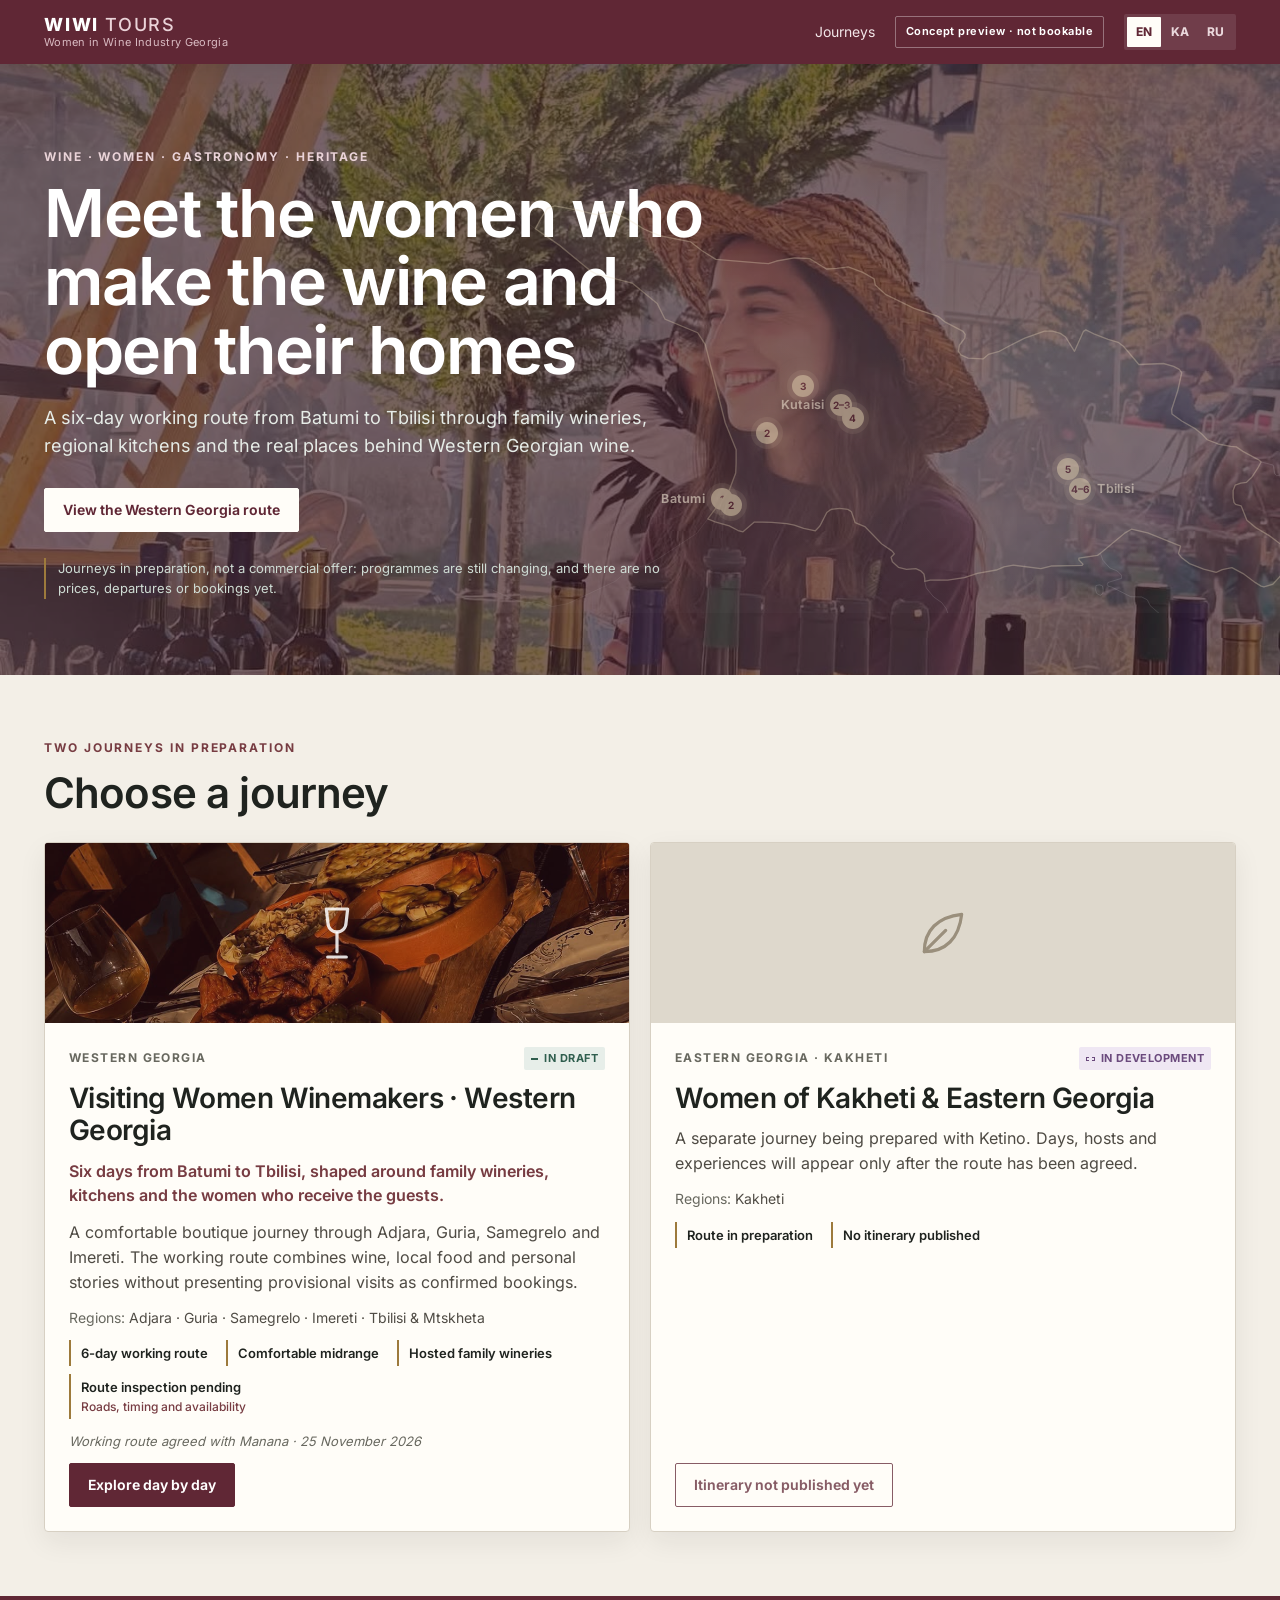
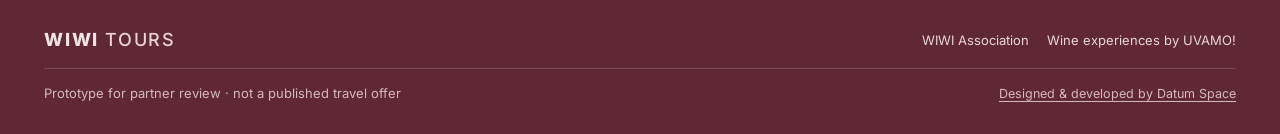
==== commit 174eea4a: "Refresh WIWI western tour preview" ====
--- a/index.html
+++ b/index.html
@@ -2,449 +2,146 @@
 <html lang="en">
   <head>
     <meta charset="utf-8" />
-    <meta name="viewport" content="width=device-width, initial-scale=1, viewport-fit=cover" />
-    <meta name="theme-color" content="#f6f1e7" />
-    <title>Clavelo – your trips and group programs</title>
-    <meta
-      name="description"
-      content="Plan your own trips or prepare programs for other people. Tickets, meetings, stays, places and key details – in one clear plan."
-    />
-    <link rel="canonical" href="https://clavelo.cc/" />
-    <link rel="icon" href="./assets/clavelo-mark-simple.svg" type="image/svg+xml" />
-    <link rel="icon" href="./assets/favicon-48.png" sizes="48x48" type="image/png" />
-    <link rel="icon" href="./assets/favicon-32.png" sizes="32x32" type="image/png" />
-    <link rel="icon" href="./assets/favicon-16.png" sizes="16x16" type="image/png" />
-    <link rel="apple-touch-icon" href="./assets/apple-touch-icon.png" sizes="180x180" />
-    <link rel="stylesheet" href="./styles.css?v=66e413c1de" />
+    <meta name="viewport" content="width=device-width, initial-scale=1" />
+    <title>WIWI Tours — Journeys with Georgian women winemakers</title>
+    <meta name="description" content="Prototype for partner review. Proposed small-group wine and food journeys across Georgia with women winemakers." />
+    <meta name="robots" content="noindex, nofollow" />
+    <link rel="stylesheet" href="./vendor/leaflet/leaflet.css" />
+    <link rel="stylesheet" href="./styles.css" />
+  </head>
+  <body>
+    <a class="skip" href="#route" data-i18n="skip">Skip to the route</a>
 
-    <meta property="og:type" content="website" />
-    <meta property="og:site_name" content="Clavelo" />
-    <meta property="og:locale" content="en_US" />
-    <meta property="og:title" content="Clavelo – your trips and group programs" />
-    <meta
-      property="og:description"
-      content="Plan your own trips or prepare programs for other people. Tickets, meetings, stays, places and key details – in one clear plan."
-    />
-    <meta property="og:url" content="https://clavelo.cc/" />
-    <meta property="og:image" content="https://clavelo.cc/assets/og-image.jpg" />
-    <meta property="og:image:width" content="1200" />
-    <meta property="og:image:height" content="630" />
-    <meta name="twitter:card" content="summary_large_image" />
-    <script src="./i18n.js?v=66e413c1de" defer></script>
-  </head>
-
-  <body class="landing">
-    <a class="skip-link" href="#main" data-i18n="skip">Skip to content</a>
-
-    <!-- Полоса падающих плиток по правому краю. Мотив, палитра, радиус,
-         тень и тайминг взяты из экрана приветствия приложения
-         (01_app: .intro-floater, @keyframes intro-float) без изменений.
-         Только декорация: aria-hidden, не ловит касания, гаснет при
-         prefers-reduced-motion. -->
-    <div class="edge-strip" aria-hidden="true">
-      <span class="edge-tile tile-ticket">
-        <svg viewBox="0 0 24 24"><path d="M3 12h18M4 12l6-6M4 12l6 6M14 6l6 6-6 6"></path></svg>
-      </span>
-      <span class="edge-tile tile-food">
-        <svg viewBox="0 0 24 24"><circle cx="12" cy="13" r="5"></circle><path d="M4 4v7M6 4v7M8 4v7M6 11v9"></path><path d="M19 4v16M16.5 4c0 4 2.5 4 2.5 7"></path></svg>
-      </span>
-      <span class="edge-tile tile-place">
-        <svg viewBox="0 0 24 24"><path d="M12 21s6-5.4 6-11a6 6 0 1 0-12 0c0 5.6 6 11 6 11z"></path><circle cx="12" cy="10" r="2"></circle></svg>
-      </span>
-      <span class="edge-tile tile-spa">
-        <svg viewBox="0 0 24 24"><path d="M7 14c-1.5-1.4-1.5-3.1 0-4.5M12 14c-1.5-1.4-1.5-3.1 0-4.5M17 14c-1.5-1.4-1.5-3.1 0-4.5"></path><path d="M5 17h14l-1.4 3H6.4L5 17z"></path></svg>
-      </span>
-      <span class="edge-tile tile-excursion">
-        <svg viewBox="0 0 24 24"><circle cx="13" cy="4.5" r="2"></circle><path d="M12 7.5 9.5 12l3 2.2"></path><path d="M10 12l-3 2M12.5 14.2 10 20M13.5 14.2 18 20M14 9.5l3 2.5"></path></svg>
-      </span>
-      <span class="edge-tile tile-stay">
-        <svg viewBox="0 0 24 24"><path d="M4 11.5 12 5l8 6.5"></path><path d="M6.5 10.5V20h11V10.5"></path><path d="M10 20v-5h4v5"></path></svg>
-      </span>
-      <span class="edge-tile tile-idea">
-        <svg viewBox="0 0 24 24"><path d="M9 18h6M10 21h4M8.2 14.2a6 6 0 1 1 7.6 0c-.8.6-1.3 1.4-1.5 2.3H9.7c-.2-.9-.7-1.7-1.5-2.3z"></path></svg>
-      </span>
-      <span class="edge-tile tile-shopping">
-        <svg viewBox="0 0 24 24"><path d="M6 8h12l-1 12H7L6 8z"></path><path d="M9 8a3 3 0 0 1 6 0"></path></svg>
-      </span>
-    </div>
-
-    <header class="site-header">
-      <div class="wrap">
-        <a class="brand" href="./" aria-label="Clavelo">
-          <img src="./assets/logo.svg" alt="" width="116" height="28" />
+    <header class="topbar">
+      <div class="wrap topbar-inner">
+        <a class="brand" href="./" data-logo>
+          <span class="brand-mark">WIWI <span>Tours</span></span>
+          <span class="brand-sub" data-i18n="brand.sub">Women in Wine Industry Georgia</span>
         </a>
-        <nav class="site-nav" aria-label="Clavelo" data-i18n-aria-label="nav.label">
-          <a href="#travel" data-i18n="nav.travel">I travel</a>
-          <a href="#organizers" data-i18n="nav.organize">I organize</a>
-          <a href="#guests" data-i18n="nav.participate">I take part</a>
+        <nav class="topnav" aria-label="Sections" data-i18n-aria="nav.label">
+          <a href="./" data-home data-i18n="nav.journeys">Journeys</a>
         </nav>
-        <label class="language-control">
-          <span class="sr-only" data-i18n="language.label">Language</span>
-          <select id="languageSelect" class="language-select" aria-label="Language" data-i18n-aria-label="language.label">
-            <option value="ru">Русский</option>
-            <option value="en">English</option>
-            <option value="fr">Français</option>
-            <option value="ka">ქართული</option>
-            <option value="de">Deutsch</option>
-            <option value="hy">Հայերեն</option>
-            <option value="zh">简体中文</option>
-          </select>
-        </label>
-        <a class="btn btn-primary btn-compact header-cta" data-app-link href="https://app.clavelo.cc/?lang=en" data-i18n="action.openShort">Open</a>
+        <span class="preview-chip" data-i18n="nav.preview">Concept preview · not bookable</span>
+        <nav class="langs" id="langs" aria-label="Language" data-i18n-aria="lang.label"></nav>
       </div>
     </header>
 
-    <main id="main" tabindex="-1">
-      <!-- ================= 01 · Герой =================
-           Композиция повторяет знак Clavelo: большой квадрат и отодвинутая
-           по диагонали четверть. В большом — план того, кто готовит поездку,
-           в четверти — та же программа у участника. -->
-      <section class="hero" aria-labelledby="hero-title">
-        <div class="wrap hero-grid">
-          <div class="hero-copy">
-            <p class="kicker" data-i18n="hero.kicker">For your own trips and for groups</p>
-            <h1 id="hero-title" data-i18n="hero.title" data-phrases>The trip is ready. Everyone knows what’s next</h1>
-            <p class="hero-lead" data-i18n="hero.lead" data-phrases>
-              Plan your own trips or prepare programs for other people. Tickets, meetings, stays, places and key details – in one clear plan.
-            </p>
-            <div class="hero-actions">
-              <a class="btn btn-primary" data-app-link href="https://app.clavelo.cc/?lang=en" data-i18n="action.open">Open Clavelo</a>
-              <a class="btn btn-ghost" href="#organizers" data-i18n="hero.toOrganizers">For organizers</a>
-            </div>
-            <p class="hero-note" data-i18n="hero.note">Works in the browser. You can start without signing up</p>
+    <main id="top">
+      <section class="hero">
+        <!-- Overview of the route (approximate stop positions). Each pin opens the tour at that stop. -->
+        <div class="hero-map" role="group" aria-label="Map of approximate stop locations" data-i18n-aria="map.label">
+          <span class="hero-map-frame">
+            <img src="./assets/hero-map.svg" alt="" />
+            <svg class="hero-regions" id="heroRegions" viewBox="0 0 1000 587" aria-hidden="true"></svg>
+            <span id="heroPins"></span>
+            <span class="hero-region-label" id="heroRegionLabel" aria-live="polite" hidden></span>
+          </span>
+        </div>
+        <div class="wrap">
+          <p class="eyebrow" data-i18n="hero.eyebrow">Wine · Women · Gastronomy · Heritage</p>
+          <h1 data-i18n="hero.title">Discover Georgia through the women who make its wines</h1>
+          <p class="hero-lead" data-i18n="hero.lead"></p>
+          <div class="hero-actions">
+            <a class="btn btn-light" href="?tour=west" data-tour="west" data-i18n="hero.cta">Explore the Western Georgia draft</a>
           </div>
-
-          <!-- Живой момент поездки и тот же момент в Clavelo: телефон
-               ложится на фотографию там, где у человека в руке телефон. -->
-          <div class="stage">
-            <figure class="stage-photo">
-              <img
-                src="./assets/photos/street-phone-750.webp"
-                srcset="./assets/photos/street-phone-480.webp 480w, ./assets/photos/street-phone-750.webp 750w"
-                sizes="(min-width: 900px) 440px, 78vw"
-                width="750"
-                height="750"
-                alt="A traveler with a backpack checks her plan on her phone in an old-town street"
-                data-i18n-alt="photo.street.alt"
-                fetchpriority="high"
-              />
-            </figure>
-            <figure class="device device-front">
-              <img
-                src="./assets/screenshots/en/role-plan.webp?v=66e413c1de"
-                data-localized-screenshot="role-plan.webp"
-                width="750"
-                height="1624"
-                alt="Tbilisi visit planned by day: transfers, hotel and dinners with the organizer’s budget."
-                data-i18n-alt="hero.planAlt"
-                fetchpriority="high"
-              />
-              <figcaption class="chip chip-dark" data-i18n="hero.planLabel">Your plan</figcaption>
-            </figure>
-          </div>
+          <p class="hero-notice" data-i18n="hero.notice"></p>
         </div>
       </section>
 
-      <!-- ================= 02 · Для кого ================= -->
-      <section class="roles" aria-labelledby="roles-title">
+      <section class="section" id="journeys" aria-labelledby="journeys-title">
         <div class="wrap">
-          <div class="section-head">
-            <h2 id="roles-title" data-i18n="roles.title">Who are you on this trip?</h2>
-            <p class="section-lead" data-i18n="roles.lead" data-phrases>
-              One person can organize one trip and take part in another. Clavelo shows each of them what they need.
-            </p>
-          </div>
-          <ul class="role-list">
-            <li>
-              <a class="role role-travel" href="#travel">
-                <span class="role-art" aria-hidden="true">
-                  <img class="role-card role-card-a" src="./assets/screenshots/en/card-t2.webp?v=66e413c1de" data-localized-screenshot="card-t2.webp" width="360" height="432" alt="" loading="lazy" decoding="async" />
-                  <img class="role-card role-card-b" src="./assets/screenshots/en/card-t5.webp?v=66e413c1de" data-localized-screenshot="card-t5.webp" width="360" height="432" alt="" loading="lazy" decoding="async" />
-                </span>
-                <strong class="role-name" data-i18n="roles.travel.name">I travel</strong>
-                <span class="role-body" data-i18n="roles.travel.body">My plans, bookings, places I like, documents and budget together</span>
-                <span class="role-go"><span data-i18n="roles.travel.link">Your own trip</span><span class="arrow" aria-hidden="true">↓</span></span>
-              </a>
-            </li>
-            <li>
-              <a class="role role-organize" href="#organizers">
-                <span class="role-art" aria-hidden="true">
-                  <img class="role-card role-card-a" src="./assets/screenshots/en/card-t1.webp?v=66e413c1de" data-localized-screenshot="card-t1.webp" width="360" height="432" alt="" loading="lazy" decoding="async" />
-                  <img class="role-card role-card-b" src="./assets/screenshots/en/card-t3.webp?v=66e413c1de" data-localized-screenshot="card-t3.webp" width="360" height="432" alt="" loading="lazy" decoding="async" />
-                </span>
-                <strong class="role-name" data-i18n="roles.organize.name">I organize</strong>
-                <span class="role-body" data-i18n="roles.organize.body">One program for the people I host or travel with</span>
-                <span class="role-go"><span data-i18n="roles.organize.link">A program for a group</span><span class="arrow" aria-hidden="true">↓</span></span>
-              </a>
-            </li>
-            <li>
-              <a class="role role-participate" href="#guests">
-                <!-- Гостевой экран приложения: блок «О программе» у участника. -->
-                <span class="role-art role-art-screen" aria-hidden="true">
-                  <img class="role-screen" src="./assets/screenshots/en/role-guest-info.webp?v=66e413c1de" data-localized-screenshot="role-guest-info.webp" width="694" height="872" alt="" loading="lazy" decoding="async" />
-                </span>
-                <strong class="role-name" data-i18n="roles.participate.name">I take part</strong>
-                <span class="role-body" data-i18n="roles.participate.body">I know where, when and what happens, because the program is at hand</span>
-                <span class="role-go"><span data-i18n="roles.participate.link">The participant’s program</span><span class="arrow" aria-hidden="true">↓</span></span>
-              </a>
-            </li>
-          </ul>
+          <p class="eyebrow eyebrow-wine" data-i18n="tours.eyebrow">Two journeys in preparation</p>
+          <h2 id="journeys-title" data-i18n="tours.title">Choose a journey</h2>
+          <div class="tour-grid" id="tours"></div>
         </div>
       </section>
 
-      <!-- ================= 03 · Для организаторов ================= -->
-      <!-- ================= 03 · Для организаторов =================
-           Одна композиция в один экран: слева смысл (три действия, кому,
-           кнопки), справа доказательство — группа у микроавтобуса и целый
-           экран телефона организатора. Участника показывают раздел гостей
-           и карточка «Участвую», поэтому здесь сценарий не повторяется. -->
-      <section class="organizers" id="organizers" aria-labelledby="organizers-title">
+      <section class="route" id="route" aria-labelledby="route-title" hidden>
         <div class="wrap">
-          <div class="org-top">
-            <div class="org-head">
-              <p class="kicker" data-i18n="org.kicker">For organizers</p>
-              <h2 id="organizers-title" data-i18n="org.title" data-phrases>You prepare the program. Guests know what to expect</h2>
+          <a class="back-link" href="./" data-home><span data-i18n="route.back">All journeys</span></a>
+          <figure class="route-cover" aria-hidden="true">
+            <img src="./assets/hosts/chkhavalley-table.jpg" alt="" />
+          </figure>
+          <div class="route-head">
+            <p class="eyebrow eyebrow-wine" id="route-eyebrow"></p>
+            <h2 id="route-title"></h2>
+            <p class="route-lead" data-i18n="route.lead"></p>
+          </div>
+
+          <section class="people" aria-labelledby="people-title">
+            <h3 id="people-title" data-i18n="people.title">Hosts named in the draft</h3>
+            <p class="people-lead" data-i18n="people.lead"></p>
+            <div class="people-grid" id="people"></div>
+          </section>
+
+          <div class="view-switch" role="tablist" aria-label="View" data-i18n-aria="view.label">
+            <button type="button" role="tab" id="tab-itinerary" aria-controls="itinerary-pane" aria-selected="true" data-view="itinerary" data-i18n="view.itinerary">Itinerary</button>
+            <button type="button" role="tab" id="tab-map" aria-controls="map-pane" aria-selected="false" data-view="map" data-i18n="view.map">Map</button>
+          </div>
+
+          <div class="route-grid" data-view="itinerary">
+            <div class="itinerary-pane" id="itinerary-pane" role="tabpanel" aria-labelledby="tab-itinerary">
+              <div class="days-tools">
+                <button type="button" class="link-btn" id="toggleAll" data-i18n="route.expandAll">Open all days</button>
+              </div>
+              <div id="days"></div>
             </div>
+            <aside class="map-pane" id="map-pane" role="tabpanel" aria-labelledby="tab-map">
+              <div class="map-card">
+                <div class="map-top">
+                  <strong data-i18n="map.title">Route overview</strong>
+                  <button type="button" class="btn btn-ghost btn-small" id="fullRoute" data-i18n="action.fullRoute">Show full route</button>
+                </div>
+                <div class="map-frame">
+                  <div id="map" aria-label="Map of approximate stop locations" data-i18n-aria="map.label"></div>
+                  <p class="map-notice" id="mapNotice" hidden></p>
+                </div>
+                <p class="map-note" data-i18n="map.approx"></p>
+                <div class="stops">
+                  <span class="stops-label" data-i18n="map.stops">Stops</span>
+                  <div class="stops-list" id="stops"></div>
+                </div>
+              </div>
+            </aside>
+          </div>
+          <div id="claveloPreview"></div>
 
-            <ul class="steps">
-              <li>
-                <span class="step-num" aria-hidden="true">1</span>
-                <p><strong data-i18n="org.step1.title">Build</strong> <span data-i18n="org.step1.body">arrival, transfers, stays, meetings and events – by day</span></p>
-              </li>
-              <li>
-                <span class="step-num" aria-hidden="true">2</span>
-                <p><strong data-i18n="org.step2.title">Share</strong> <span data-i18n="org.step2.body">one link with the schedule, terms and materials</span></p>
-              </li>
-              <li>
-                <span class="step-num" aria-hidden="true">3</span>
-                <p><strong data-i18n="org.step3.title">Update</strong> <span data-i18n="org.step3.body">the program – guests see the current version at the same link; your budget stays private</span></p>
-              </li>
-            </ul>
-
-            <div class="org-foot">
-              <ul class="audience" aria-label="Who it is for" data-i18n-aria-label="org.audienceLabel">
-                <li data-i18n="org.who.guides">Guides and tour operators</li>
-                <li data-i18n="org.who.hospitality">Hospitality managers</li>
-                <li data-i18n="org.who.business">Business visits</li>
-                <li data-i18n="org.who.events">Groups and events</li>
-                <li data-i18n="org.who.family">Family and friends</li>
-              </ul>
-              <div class="org-actions">
-                <a class="btn btn-light" data-app-link href="https://app.clavelo.cc/?lang=en" data-i18n="org.cta">Create a program in Clavelo</a>
-                <a class="btn btn-outline-light" data-pilot-link href="mailto:hello@clavelo.cc?subject=Clavelo%3A%20a%20pilot%20for%20a%20group" data-i18n="org.pilot">Discuss a pilot</a>
-              </div>
-              <p class="org-howto" data-i18n="org.howto">Organizer mode is turned on inside a trip: “Share trip” → “Run a trip for a group”. It requires signing in with email.</p>
-            </div>
-
-            <div class="org-visual">
-              <figure class="org-photo">
-                <img
-                  src="./assets/photos/group-minibus-1600.webp"
-                  srcset="./assets/photos/group-minibus-900.webp 900w, ./assets/photos/group-minibus-1600.webp 1600w"
-                  sizes="(min-width: 900px) 420px, 92vw"
-                  width="1600"
-                  height="1066"
-                  alt="A group with luggage boards a minibus before departure"
-                  data-i18n-alt="photo.group.alt"
-                  loading="lazy"
-                  decoding="async"
-                />
-              </figure>
-              <figure class="device org-phone">
-                <img
-                  src="./assets/screenshots/en/role-organizer-phone.webp?v=66e413c1de"
-                  data-localized-screenshot="role-organizer-phone.webp"
-                  width="750"
-                  height="1624"
-                  alt="Organizer panel: the list of joined participants and the participant link."
-                  data-i18n-alt="org.panelAlt"
-                  loading="lazy"
-                />
-                <figcaption class="sr-only" data-i18n="org.panelCaption">Who has joined and the participant link</figcaption>
-              </figure>
-            </div>
-          </div>
         </div>
       </section>
 
-      <!-- ================= 04 · Для гостей и участников ================= -->
-      <section class="guests" id="guests" aria-labelledby="guests-title">
-        <div class="wrap guests-grid">
-          <div class="guests-copy">
-            <p class="kicker" data-i18n="guest.kicker">For guests and participants</p>
-            <h2 id="guests-title" data-i18n="guest.title" data-phrases>You’ve landed. The program is already on your phone</h2>
-            <p class="section-lead" data-i18n="guest.lead">The organizer sent a link with everything you need for the coming days</p>
-            <ul class="facts">
-              <li>
-                <strong data-i18n="guest.where.title">Where and when</strong>
-                <span data-i18n="guest.where.body">Meetings, transfers and events by day, with times and places</span>
-              </li>
-              <li>
-                <strong data-i18n="guest.included.title">What is included</strong>
-                <span data-i18n="guest.included.body">Price, what is and isn’t included, what to know in advance</span>
-              </li>
-              <li>
-                <strong data-i18n="guest.materials.title">Materials</strong>
-                <span data-i18n="guest.materials.body">Guides, maps and documents the organizer shared with the group</span>
-              </li>
-            </ul>
-            <p class="guest-note" data-i18n="guest.note" data-phrases>You can view the program from the link without signing up. To join the group and keep the program in your list, you need an email and a name.</p>
-          </div>
-          <div class="guests-visual">
-            <figure class="guests-photo">
-              <img
-                src="./assets/photos/airport-welcome-774.webp"
-                srcset="./assets/photos/airport-welcome-480.webp 480w, ./assets/photos/airport-welcome-774.webp 774w"
-                sizes="(min-width: 900px) 520px, 92vw"
-                width="774"
-                height="694"
-                alt="A host with a name sign welcomes a family in the arrivals hall"
-                data-i18n-alt="photo.airport.alt"
-                loading="lazy"
-                decoding="async"
-              />
-            </figure>
-          <figure class="days-shot">
-            <div class="days-frame">
-              <img
-                src="./assets/screenshots/en/role-guest-days.webp?v=66e413c1de"
-                data-localized-screenshot="role-guest-days.webp"
-                width="694"
-                height="1784"
-                alt="Three days of the Tbilisi visit for a participant: airport meeting, hotel, working meeting, Old Town walk, Mtskheta and the airport transfer."
-                data-i18n-alt="guest.daysAlt"
-                loading="lazy"
-              />
-            </div>
-            <figcaption data-i18n="guest.example">Example: three days in Tbilisi, made-up data</figcaption>
-          </figure>
-          </div>
-        </div>
-      </section>
 
-      <!-- ================= 05 · Для своих поездок ================= -->
-      <section class="travel" id="travel" aria-labelledby="travel-title">
-        <div class="wrap">
-          <div class="travel-head">
-          <div class="section-head">
-            <p class="kicker" data-i18n="travel.kicker">For your own trips</p>
-            <h2 id="travel-title" data-i18n="travel.title" data-phrases>Your trip. Your pace</h2>
-            <p class="section-lead" data-i18n="travel.lead">Gather what you’ve found, lay it out by day and keep it at hand on the road</p>
-          </div>
-          <figure class="travel-photo">
-            <img
-              src="./assets/photos/cafe-planning-1024.webp"
-              srcset="./assets/photos/cafe-planning-600.webp 600w, ./assets/photos/cafe-planning-1024.webp 1024w"
-              sizes="(min-width: 900px) 460px, 92vw"
-              width="1024"
-              height="940"
-              alt="A woman at a street café writes trip ideas in her notebook"
-              data-i18n-alt="photo.cafe.alt"
-              loading="lazy"
-              decoding="async"
-            />
-          </figure>
-          </div>
-          <ol class="path">
-            <li class="path-step">
-              <a class="path-shot" data-app-link href="https://app.clavelo.cc/?lang=en" aria-label="Open Clavelo and create a trip draft" data-i18n-aria-label="travel.collect.linkAria">
-                <img
-                  src="./assets/screenshots/en/crop-ai.webp?v=66e413c1de"
-                  data-localized-screenshot="crop-ai.webp"
-                  width="1500"
-                  height="848"
-                  alt="Trip draft screen with a text field and voice input action."
-                  data-i18n-alt="travel.collect.imageAlt"
-                  loading="lazy"
-                />
-              </a>
-              <span class="path-num" aria-hidden="true">01</span>
-              <h3 data-i18n="travel.collect.title">Collect</h3>
-              <p data-i18n="travel.collect.body" data-phrases>Describe the trip by text or voice and Clavelo builds a draft from your words only. Save finds from websites with the Chrome extension.</p>
-              <a class="text-link" href="https://chromewebstore.google.com/detail/clavelo-travel-capture/okpfmpplfciccfddgibkcoliemfimifc" rel="noopener" data-i18n="travel.extension">Clavelo Travel Capture for Chrome</a>
-            </li>
-            <li class="path-step">
-              <a class="path-shot path-shot-tall" data-app-link href="https://app.clavelo.cc/?lang=en" aria-label="Open Clavelo and plan the trip by day" data-i18n-aria-label="travel.arrange.linkAria">
-                <img
-                  src="./assets/screenshots/en/crop-day.webp?v=66e413c1de"
-                  data-localized-screenshot="crop-day.webp"
-                  width="1388"
-                  height="2360"
-                  alt="Two days of a trip plan shown as event cards."
-                  data-i18n-alt="travel.arrange.imageAlt"
-                  loading="lazy"
-                />
-              </a>
-              <span class="path-num" aria-hidden="true">02</span>
-              <h3 data-i18n="travel.arrange.title">Lay it out</h3>
-              <p data-i18n="travel.arrange.body" data-phrases>Every event is a card with time, price, booking and files. Plans changed? Drag the card to another day.</p>
-            </li>
-            <li class="path-step">
-              <a class="path-shot" data-app-link href="https://app.clavelo.cc/?lang=en" aria-label="Open Clavelo and view the trip budget" data-i18n-aria-label="travel.use.linkAria">
-                <img
-                  src="./assets/screenshots/en/crop-budget.webp?v=66e413c1de"
-                  data-localized-screenshot="crop-budget.webp"
-                  width="1484"
-                  height="992"
-                  alt="Trip budget summary with totals for paid, reserved and available amounts."
-                  data-i18n-alt="travel.use.imageAlt"
-                  loading="lazy"
-                />
-              </a>
-              <span class="path-num" aria-hidden="true">03</span>
-              <h3 data-i18n="travel.use.title">Use it on the trip</h3>
-              <p data-i18n="travel.use.body" data-phrases>Tickets, addresses and bookings open from your phone. Totals for each day and the whole trip add up on their own.</p>
-            </li>
-          </ol>
-        </div>
-      </section>
-
-      <!-- ================= 06 · Закрытие ================= -->
-      <section class="closing" aria-labelledby="closing-title">
-        <div class="wrap">
-          <h2 id="closing-title" data-i18n="closing.title">Where shall we start?</h2>
-          <div class="closing-grid">
-            <div class="closing-card closing-travel">
-              <h3 data-i18n="closing.travel.title">Plan a trip</h3>
-              <p data-i18n="closing.travel.body">Open Clavelo in the browser and start from a draft or an empty trip</p>
-              <a class="btn btn-primary" data-app-link href="https://app.clavelo.cc/?lang=en" data-i18n="action.open">Open Clavelo</a>
-            </div>
-            <div class="closing-card closing-pilot">
-              <h3 data-i18n="closing.pilot.title">Discuss a pilot for a group</h3>
-              <p data-i18n="closing.pilot.body">Do you host guests or lead groups? Write to us and we’ll look at your scenario together</p>
-              <a class="btn btn-light" data-pilot-link href="mailto:hello@clavelo.cc?subject=Clavelo%3A%20a%20pilot%20for%20a%20group" data-i18n="closing.pilot.cta">Write to us</a>
-            </div>
-          </div>
-          <p class="closing-note" data-i18n="closing.note">The app is available in Russian, English, French, Georgian, German, Armenian and Simplified Chinese</p>
-
-          <!-- БУДУЩИЙ СЛОТ · каналы дистрибуции: Google Play, App Store,
-               TestFlight, прямой Android APK. Появляются только когда есть
-               реальные публичные ссылки. -->
-        </div>
-      </section>
     </main>
 
-    <footer class="site-footer">
-      <div class="wrap">
-        <a class="brand" href="./" aria-label="Clavelo">
-          <img src="./assets/logo.svg" alt="" width="116" height="28" />
-        </a>
-
-        <ul class="footer-links">
-          <li><a href="./privacy/" data-i18n="footer.privacy">Privacy Policy</a></li>
-          <!-- Ссылка на /terms/ появляется здесь только после того,
-               как будет согласован текст условий. Маршрут уже существует. -->
-          <li><a href="mailto:hello@clavelo.cc">hello@clavelo.cc</a></li>
-          <li>TG / WhatsApp: +995 551 592 654</li>
-        </ul>
-
+    <footer class="footer">
+      <div class="wrap footer-inner">
+        <div class="footer-top">
+          <a class="brand-mark footer-brand" href="./" data-logo>WIWI <span>Tours</span></a>
+          <nav class="footer-links" id="footerLinks" aria-label="Links" data-i18n-aria="footer.links"></nav>
+        </div>
         <div class="footer-bottom">
-          <p class="copyright">© 2026 Clavelo</p>
-          <!-- Подпись разработчика (как на UVAMO!). Адрес — DATUM_SPACE_URL в i18n.js;
-               если его очистить, подпись скрывается и битой ссылки на сайте нет. -->
-          <p class="credit" data-credit><a href="https://datumspace.cc/en/websites/" target="_blank" rel="noopener" data-i18n="footer.credit">Designed &amp; developed by Datum Space</a></p>
+          <p data-i18n="footer.note">Prototype for partner review · not a published travel offer</p>
+          <p class="footer-credit" id="footerCredit" hidden></p>
         </div>
       </div>
     </footer>
+
+    <dialog id="detail" aria-labelledby="detail-title">
+      <div class="detail">
+        <div class="detail-head">
+          <div>
+            <p class="detail-kicker" id="detail-kicker"></p>
+            <h3 class="detail-title" id="detail-title"></h3>
+          </div>
+          <button type="button" class="detail-close" id="detail-close" aria-label="Close">×</button>
+        </div>
+        <div id="detail-body"></div>
+      </div>
+    </dialog>
+
+    <script src="./vendor/leaflet/leaflet.js"></script>
+    <script src="./data.js"></script>
+    <script src="./i18n.js"></script>
+    <script src="./hero-regions.js"></script>
+    <script src="./app.js"></script>
   </body>
 </html>
--- a/vendor/leaflet/leaflet.css
+++ b/vendor/leaflet/leaflet.css
@@ -0,0 +1,661 @@
+/* required styles */
+
+.leaflet-pane,
+.leaflet-tile,
+.leaflet-marker-icon,
+.leaflet-marker-shadow,
+.leaflet-tile-container,
+.leaflet-pane > svg,
+.leaflet-pane > canvas,
+.leaflet-zoom-box,
+.leaflet-image-layer,
+.leaflet-layer {
+	position: absolute;
+	left: 0;
+	top: 0;
+	}
+.leaflet-container {
+	overflow: hidden;
+	}
+.leaflet-tile,
+.leaflet-marker-icon,
+.leaflet-marker-shadow {
+	-webkit-user-select: none;
+	   -moz-user-select: none;
+	        user-select: none;
+	  -webkit-user-drag: none;
+	}
+/* Prevents IE11 from highlighting tiles in blue */
+.leaflet-tile::selection {
+	background: transparent;
+}
+/* Safari renders non-retina tile on retina better with this, but Chrome is worse */
+.leaflet-safari .leaflet-tile {
+	image-rendering: -webkit-optimize-contrast;
+	}
+/* hack that prevents hw layers "stretching" when loading new tiles */
+.leaflet-safari .leaflet-tile-container {
+	width: 1600px;
+	height: 1600px;
+	-webkit-transform-origin: 0 0;
+	}
+.leaflet-marker-icon,
+.leaflet-marker-shadow {
+	display: block;
+	}
+/* .leaflet-container svg: reset svg max-width decleration shipped in Joomla! (joomla.org) 3.x */
+/* .leaflet-container img: map is broken in FF if you have max-width: 100% on tiles */
+.leaflet-container .leaflet-overlay-pane svg {
+	max-width: none !important;
+	max-height: none !important;
+	}
+.leaflet-container .leaflet-marker-pane img,
+.leaflet-container .leaflet-shadow-pane img,
+.leaflet-container .leaflet-tile-pane img,
+.leaflet-container img.leaflet-image-layer,
+.leaflet-container .leaflet-tile {
+	max-width: none !important;
+	max-height: none !important;
+	width: auto;
+	padding: 0;
+	}
+
+.leaflet-container img.leaflet-tile {
+	/* See: https://bugs.chromium.org/p/chromium/issues/detail?id=600120 */
+	mix-blend-mode: plus-lighter;
+}
+
+.leaflet-container.leaflet-touch-zoom {
+	-ms-touch-action: pan-x pan-y;
+	touch-action: pan-x pan-y;
+	}
+.leaflet-container.leaflet-touch-drag {
+	-ms-touch-action: pinch-zoom;
+	/* Fallback for FF which doesn't support pinch-zoom */
+	touch-action: none;
+	touch-action: pinch-zoom;
+}
+.leaflet-container.leaflet-touch-drag.leaflet-touch-zoom {
+	-ms-touch-action: none;
+	touch-action: none;
+}
+.leaflet-container {
+	-webkit-tap-highlight-color: transparent;
+}
+.leaflet-container a {
+	-webkit-tap-highlight-color: rgba(51, 181, 229, 0.4);
+}
+.leaflet-tile {
+	filter: inherit;
+	visibility: hidden;
+	}
+.leaflet-tile-loaded {
+	visibility: inherit;
+	}
+.leaflet-zoom-box {
+	width: 0;
+	height: 0;
+	-moz-box-sizing: border-box;
+	     box-sizing: border-box;
+	z-index: 800;
+	}
+/* workaround for https://bugzilla.mozilla.org/show_bug.cgi?id=888319 */
+.leaflet-overlay-pane svg {
+	-moz-user-select: none;
+	}
+
+.leaflet-pane         { z-index: 400; }
+
+.leaflet-tile-pane    { z-index: 200; }
+.leaflet-overlay-pane { z-index: 400; }
+.leaflet-shadow-pane  { z-index: 500; }
+.leaflet-marker-pane  { z-index: 600; }
+.leaflet-tooltip-pane   { z-index: 650; }
+.leaflet-popup-pane   { z-index: 700; }
+
+.leaflet-map-pane canvas { z-index: 100; }
+.leaflet-map-pane svg    { z-index: 200; }
+
+.leaflet-vml-shape {
+	width: 1px;
+	height: 1px;
+	}
+.lvml {
+	behavior: url(#default#VML);
+	display: inline-block;
+	position: absolute;
+	}
+
+
+/* control positioning */
+
+.leaflet-control {
+	position: relative;
+	z-index: 800;
+	pointer-events: visiblePainted; /* IE 9-10 doesn't have auto */
+	pointer-events: auto;
+	}
+.leaflet-top,
+.leaflet-bottom {
+	position: absolute;
+	z-index: 1000;
+	pointer-events: none;
+	}
+.leaflet-top {
+	top: 0;
+	}
+.leaflet-right {
+	right: 0;
+	}
+.leaflet-bottom {
+	bottom: 0;
+	}
+.leaflet-left {
+	left: 0;
+	}
+.leaflet-control {
+	float: left;
+	clear: both;
+	}
+.leaflet-right .leaflet-control {
+	float: right;
+	}
+.leaflet-top .leaflet-control {
+	margin-top: 10px;
+	}
+.leaflet-bottom .leaflet-control {
+	margin-bottom: 10px;
+	}
+.leaflet-left .leaflet-control {
+	margin-left: 10px;
+	}
+.leaflet-right .leaflet-control {
+	margin-right: 10px;
+	}
+
+
+/* zoom and fade animations */
+
+.leaflet-fade-anim .leaflet-popup {
+	opacity: 0;
+	-webkit-transition: opacity 0.2s linear;
+	   -moz-transition: opacity 0.2s linear;
+	        transition: opacity 0.2s linear;
+	}
+.leaflet-fade-anim .leaflet-map-pane .leaflet-popup {
+	opacity: 1;
+	}
+.leaflet-zoom-animated {
+	-webkit-transform-origin: 0 0;
+	    -ms-transform-origin: 0 0;
+	        transform-origin: 0 0;
+	}
+svg.leaflet-zoom-animated {
+	will-change: transform;
+}
+
+.leaflet-zoom-anim .leaflet-zoom-animated {
+	-webkit-transition: -webkit-transform 0.25s cubic-bezier(0,0,0.25,1);
+	   -moz-transition:    -moz-transform 0.25s cubic-bezier(0,0,0.25,1);
+	        transition:         transform 0.25s cubic-bezier(0,0,0.25,1);
+	}
+.leaflet-zoom-anim .leaflet-tile,
+.leaflet-pan-anim .leaflet-tile {
+	-webkit-transition: none;
+	   -moz-transition: none;
+	        transition: none;
+	}
+
+.leaflet-zoom-anim .leaflet-zoom-hide {
+	visibility: hidden;
+	}
+
+
+/* cursors */
+
+.leaflet-interactive {
+	cursor: pointer;
+	}
+.leaflet-grab {
+	cursor: -webkit-grab;
+	cursor:    -moz-grab;
+	cursor:         grab;
+	}
+.leaflet-crosshair,
+.leaflet-crosshair .leaflet-interactive {
+	cursor: crosshair;
+	}
+.leaflet-popup-pane,
+.leaflet-control {
+	cursor: auto;
+	}
+.leaflet-dragging .leaflet-grab,
+.leaflet-dragging .leaflet-grab .leaflet-interactive,
+.leaflet-dragging .leaflet-marker-draggable {
+	cursor: move;
+	cursor: -webkit-grabbing;
+	cursor:    -moz-grabbing;
+	cursor:         grabbing;
+	}
+
+/* marker & overlays interactivity */
+.leaflet-marker-icon,
+.leaflet-marker-shadow,
+.leaflet-image-layer,
+.leaflet-pane > svg path,
+.leaflet-tile-container {
+	pointer-events: none;
+	}
+
+.leaflet-marker-icon.leaflet-interactive,
+.leaflet-image-layer.leaflet-interactive,
+.leaflet-pane > svg path.leaflet-interactive,
+svg.leaflet-image-layer.leaflet-interactive path {
+	pointer-events: visiblePainted; /* IE 9-10 doesn't have auto */
+	pointer-events: auto;
+	}
+
+/* visual tweaks */
+
+.leaflet-container {
+	background: #ddd;
+	outline-offset: 1px;
+	}
+.leaflet-container a {
+	color: #0078A8;
+	}
+.leaflet-zoom-box {
+	border: 2px dotted #38f;
+	background: rgba(255,255,255,0.5);
+	}
+
+
+/* general typography */
+.leaflet-container {
+	font-family: "Helvetica Neue", Arial, Helvetica, sans-serif;
+	font-size: 12px;
+	font-size: 0.75rem;
+	line-height: 1.5;
+	}
+
+
+/* general toolbar styles */
+
+.leaflet-bar {
+	box-shadow: 0 1px 5px rgba(0,0,0,0.65);
+	border-radius: 4px;
+	}
+.leaflet-bar a {
+	background-color: #fff;
+	border-bottom: 1px solid #ccc;
+	width: 26px;
+	height: 26px;
+	line-height: 26px;
+	display: block;
+	text-align: center;
+	text-decoration: none;
+	color: black;
+	}
+.leaflet-bar a,
+.leaflet-control-layers-toggle {
+	background-position: 50% 50%;
+	background-repeat: no-repeat;
+	display: block;
+	}
+.leaflet-bar a:hover,
+.leaflet-bar a:focus {
+	background-color: #f4f4f4;
+	}
+.leaflet-bar a:first-child {
+	border-top-left-radius: 4px;
+	border-top-right-radius: 4px;
+	}
+.leaflet-bar a:last-child {
+	border-bottom-left-radius: 4px;
+	border-bottom-right-radius: 4px;
+	border-bottom: none;
+	}
+.leaflet-bar a.leaflet-disabled {
+	cursor: default;
+	background-color: #f4f4f4;
+	color: #bbb;
+	}
+
+.leaflet-touch .leaflet-bar a {
+	width: 30px;
+	height: 30px;
+	line-height: 30px;
+	}
+.leaflet-touch .leaflet-bar a:first-child {
+	border-top-left-radius: 2px;
+	border-top-right-radius: 2px;
+	}
+.leaflet-touch .leaflet-bar a:last-child {
+	border-bottom-left-radius: 2px;
+	border-bottom-right-radius: 2px;
+	}
+
+/* zoom control */
+
+.leaflet-control-zoom-in,
+.leaflet-control-zoom-out {
+	font: bold 18px 'Lucida Console', Monaco, monospace;
+	text-indent: 1px;
+	}
+
+.leaflet-touch .leaflet-control-zoom-in, .leaflet-touch .leaflet-control-zoom-out  {
+	font-size: 22px;
+	}
+
+
+/* layers control */
+
+.leaflet-control-layers {
+	box-shadow: 0 1px 5px rgba(0,0,0,0.4);
+	background: #fff;
+	border-radius: 5px;
+	}
+.leaflet-control-layers-toggle {
+	background-image: url(images/layers.png);
+	width: 36px;
+	height: 36px;
+	}
+.leaflet-retina .leaflet-control-layers-toggle {
+	background-image: url(images/layers-2x.png);
+	background-size: 26px 26px;
+	}
+.leaflet-touch .leaflet-control-layers-toggle {
+	width: 44px;
+	height: 44px;
+	}
+.leaflet-control-layers .leaflet-control-layers-list,
+.leaflet-control-layers-expanded .leaflet-control-layers-toggle {
+	display: none;
+	}
+.leaflet-control-layers-expanded .leaflet-control-layers-list {
+	display: block;
+	position: relative;
+	}
+.leaflet-control-layers-expanded {
+	padding: 6px 10px 6px 6px;
+	color: #333;
+	background: #fff;
+	}
+.leaflet-control-layers-scrollbar {
+	overflow-y: scroll;
+	overflow-x: hidden;
+	padding-right: 5px;
+	}
+.leaflet-control-layers-selector {
+	margin-top: 2px;
+	position: relative;
+	top: 1px;
+	}
+.leaflet-control-layers label {
+	display: block;
+	font-size: 13px;
+	font-size: 1.08333em;
+	}
+.leaflet-control-layers-separator {
+	height: 0;
+	border-top: 1px solid #ddd;
+	margin: 5px -10px 5px -6px;
+	}
+
+/* Default icon URLs */
+.leaflet-default-icon-path { /* used only in path-guessing heuristic, see L.Icon.Default */
+	background-image: url(images/marker-icon.png);
+	}
+
+
+/* attribution and scale controls */
+
+.leaflet-container .leaflet-control-attribution {
+	background: #fff;
+	background: rgba(255, 255, 255, 0.8);
+	margin: 0;
+	}
+.leaflet-control-attribution,
+.leaflet-control-scale-line {
+	padding: 0 5px;
+	color: #333;
+	line-height: 1.4;
+	}
+.leaflet-control-attribution a {
+	text-decoration: none;
+	}
+.leaflet-control-attribution a:hover,
+.leaflet-control-attribution a:focus {
+	text-decoration: underline;
+	}
+.leaflet-attribution-flag {
+	display: inline !important;
+	vertical-align: baseline !important;
+	width: 1em;
+	height: 0.6669em;
+	}
+.leaflet-left .leaflet-control-scale {
+	margin-left: 5px;
+	}
+.leaflet-bottom .leaflet-control-scale {
+	margin-bottom: 5px;
+	}
+.leaflet-control-scale-line {
+	border: 2px solid #777;
+	border-top: none;
+	line-height: 1.1;
+	padding: 2px 5px 1px;
+	white-space: nowrap;
+	-moz-box-sizing: border-box;
+	     box-sizing: border-box;
+	background: rgba(255, 255, 255, 0.8);
+	text-shadow: 1px 1px #fff;
+	}
+.leaflet-control-scale-line:not(:first-child) {
+	border-top: 2px solid #777;
+	border-bottom: none;
+	margin-top: -2px;
+	}
+.leaflet-control-scale-line:not(:first-child):not(:last-child) {
+	border-bottom: 2px solid #777;
+	}
+
+.leaflet-touch .leaflet-control-attribution,
+.leaflet-touch .leaflet-control-layers,
+.leaflet-touch .leaflet-bar {
+	box-shadow: none;
+	}
+.leaflet-touch .leaflet-control-layers,
+.leaflet-touch .leaflet-bar {
+	border: 2px solid rgba(0,0,0,0.2);
+	background-clip: padding-box;
+	}
+
+
+/* popup */
+
+.leaflet-popup {
+	position: absolute;
+	text-align: center;
+	margin-bottom: 20px;
+	}
+.leaflet-popup-content-wrapper {
+	padding: 1px;
+	text-align: left;
+	border-radius: 12px;
+	}
+.leaflet-popup-content {
+	margin: 13px 24px 13px 20px;
+	line-height: 1.3;
+	font-size: 13px;
+	font-size: 1.08333em;
+	min-height: 1px;
+	}
+.leaflet-popup-content p {
+	margin: 17px 0;
+	margin: 1.3em 0;
+	}
+.leaflet-popup-tip-container {
+	width: 40px;
+	height: 20px;
+	position: absolute;
+	left: 50%;
+	margin-top: -1px;
+	margin-left: -20px;
+	overflow: hidden;
+	pointer-events: none;
+	}
+.leaflet-popup-tip {
+	width: 17px;
+	height: 17px;
+	padding: 1px;
+
+	margin: -10px auto 0;
+	pointer-events: auto;
+
+	-webkit-transform: rotate(45deg);
+	   -moz-transform: rotate(45deg);
+	    -ms-transform: rotate(45deg);
+	        transform: rotate(45deg);
+	}
+.leaflet-popup-content-wrapper,
+.leaflet-popup-tip {
+	background: white;
+	color: #333;
+	box-shadow: 0 3px 14px rgba(0,0,0,0.4);
+	}
+.leaflet-container a.leaflet-popup-close-button {
+	position: absolute;
+	top: 0;
+	right: 0;
+	border: none;
+	text-align: center;
+	width: 24px;
+	height: 24px;
+	font: 16px/24px Tahoma, Verdana, sans-serif;
+	color: #757575;
+	text-decoration: none;
+	background: transparent;
+	}
+.leaflet-container a.leaflet-popup-close-button:hover,
+.leaflet-container a.leaflet-popup-close-button:focus {
+	color: #585858;
+	}
+.leaflet-popup-scrolled {
+	overflow: auto;
+	}
+
+.leaflet-oldie .leaflet-popup-content-wrapper {
+	-ms-zoom: 1;
+	}
+.leaflet-oldie .leaflet-popup-tip {
+	width: 24px;
+	margin: 0 auto;
+
+	-ms-filter: "progid:DXImageTransform.Microsoft.Matrix(M11=0.70710678, M12=0.70710678, M21=-0.70710678, M22=0.70710678)";
+	filter: progid:DXImageTransform.Microsoft.Matrix(M11=0.70710678, M12=0.70710678, M21=-0.70710678, M22=0.70710678);
+	}
+
+.leaflet-oldie .leaflet-control-zoom,
+.leaflet-oldie .leaflet-control-layers,
+.leaflet-oldie .leaflet-popup-content-wrapper,
+.leaflet-oldie .leaflet-popup-tip {
+	border: 1px solid #999;
+	}
+
+
+/* div icon */
+
+.leaflet-div-icon {
+	background: #fff;
+	border: 1px solid #666;
+	}
+
+
+/* Tooltip */
+/* Base styles for the element that has a tooltip */
+.leaflet-tooltip {
+	position: absolute;
+	padding: 6px;
+	background-color: #fff;
+	border: 1px solid #fff;
+	border-radius: 3px;
+	color: #222;
+	white-space: nowrap;
+	-webkit-user-select: none;
+	-moz-user-select: none;
+	-ms-user-select: none;
+	user-select: none;
+	pointer-events: none;
+	box-shadow: 0 1px 3px rgba(0,0,0,0.4);
+	}
+.leaflet-tooltip.leaflet-interactive {
+	cursor: pointer;
+	pointer-events: auto;
+	}
+.leaflet-tooltip-top:before,
+.leaflet-tooltip-bottom:before,
+.leaflet-tooltip-left:before,
+.leaflet-tooltip-right:before {
+	position: absolute;
+	pointer-events: none;
+	border: 6px solid transparent;
+	background: transparent;
+	content: "";
+	}
+
+/* Directions */
+
+.leaflet-tooltip-bottom {
+	margin-top: 6px;
+}
+.leaflet-tooltip-top {
+	margin-top: -6px;
+}
+.leaflet-tooltip-bottom:before,
+.leaflet-tooltip-top:before {
+	left: 50%;
+	margin-left: -6px;
+	}
+.leaflet-tooltip-top:before {
+	bottom: 0;
+	margin-bottom: -12px;
+	border-top-color: #fff;
+	}
+.leaflet-tooltip-bottom:before {
+	top: 0;
+	margin-top: -12px;
+	margin-left: -6px;
+	border-bottom-color: #fff;
+	}
+.leaflet-tooltip-left {
+	margin-left: -6px;
+}
+.leaflet-tooltip-right {
+	margin-left: 6px;
+}
+.leaflet-tooltip-left:before,
+.leaflet-tooltip-right:before {
+	top: 50%;
+	margin-top: -6px;
+	}
+.leaflet-tooltip-left:before {
+	right: 0;
+	margin-right: -12px;
+	border-left-color: #fff;
+	}
+.leaflet-tooltip-right:before {
+	left: 0;
+	margin-left: -12px;
+	border-right-color: #fff;
+	}
+
+/* Printing */
+
+@media print {
+	/* Prevent printers from removing background-images of controls. */
+	.leaflet-control {
+		-webkit-print-color-adjust: exact;
+		print-color-adjust: exact;
+		}
+	}
--- a/styles.css
+++ b/styles.css
@@ -45,20 +45,20 @@
   unicode-range: U+0589, U+10A0-10FF, U+1C90-1CBA, U+1CBD-1CBF, U+205A, U+2D00-2D2F, U+2E31;
 }
 :root {
-  --cream: #f6f2ea;
-  --paper: #fffdf9;
-  --sand: #ece4d6;
-  --ink: #22201c;
-  --muted: #6b665c;
-  --line: #e2dacb;
-  --deep: #1f3f38;
-  --deep-2: #163029;
-  --wine: #7d3b45;
-  --wine-soft: #f3e3e3;
-  --gold: #a87a3c;
+  --cream: #f3efe7;
+  --paper: #fffdf8;
+  --sand: #e7dfd1;
+  --ink: #1f231f;
+  --muted: #68685f;
+  --line: #d7d0c3;
+  --deep: #602735;
+  --deep-2: #471923;
+  --wine: #773c42;
+  --wine-soft: #efe0df;
+  --gold: #9d7a3c;
   --focus: #b5602c;
-  --shadow: 0 14px 40px rgba(34, 32, 28, 0.08);
-  --radius: 16px;
+  --shadow: 0 10px 28px rgba(34, 32, 28, 0.07);
+  --radius: 4px;
   --sans: Inter, "Noto Sans Georgian", ui-sans-serif, system-ui, -apple-system, "Segoe UI", Roboto, sans-serif;
   --serif: var(--sans); /* headings: same family, heavier and tighter */
   --topbar: 64px;
@@ -98,15 +98,15 @@
 .sr-only { position: absolute; width: 1px; height: 1px; overflow: hidden; clip: rect(0 0 0 0); white-space: nowrap; }
 .muted { color: var(--muted); }
 .wrap { max-width: 1240px; margin: 0 auto; padding: 0 24px; }
-.skip { position: absolute; left: 12px; top: -60px; z-index: 2000; background: var(--paper); padding: 10px 14px; border-radius: 10px; }
+.skip { position: absolute; left: 12px; top: -60px; z-index: 2000; background: var(--paper); padding: 10px 14px; border-radius: 2px; }
 .skip:focus { top: 12px; }
 
-.eyebrow { margin: 0 0 12px; font-size: 12px; font-weight: 700; letter-spacing: 0.16em; text-transform: uppercase; color: #c6dccf; }
+.eyebrow { margin: 0 0 12px; font-size: 12px; font-weight: 700; letter-spacing: 0.16em; text-transform: uppercase; color: #ead3d8; }
 .eyebrow-wine { color: var(--wine); }
 
 .btn {
   display: inline-flex; align-items: center; justify-content: center; gap: 8px;
-  min-height: 44px; padding: 10px 18px; border-radius: 12px;
+  min-height: 44px; padding: 10px 18px; border-radius: 2px;
   border: 1px solid var(--deep); background: var(--deep); color: #fff;
   font-size: 14px; font-weight: 650; text-decoration: none;
   transition: background 0.15s;
@@ -115,7 +115,7 @@
 .btn-light { background: var(--paper); color: var(--deep); border-color: var(--paper); }
 .btn-light:hover { background: #fff; }
 .btn-ghost { background: transparent; color: var(--deep); }
-.btn-ghost:hover { background: rgba(31, 63, 56, 0.06); }
+.btn-ghost:hover { background: rgba(96, 39, 53, 0.06); }
 .btn-small { min-height: 36px; padding: 6px 12px; font-size: 13px; }
 .link-btn { border: 0; background: none; padding: 4px 0; color: var(--deep); font-weight: 650; font-size: 14px; text-decoration: underline; text-underline-offset: 3px; text-align: left; }
 
@@ -128,36 +128,28 @@
 .topbar-inner { display: flex; align-items: center; gap: 20px; min-height: var(--topbar); }
 .brand { display: flex; flex-direction: column; text-decoration: none; line-height: 1.15; }
 .brand-mark { font-weight: 800; letter-spacing: 0.1em; font-size: 18px; text-transform: uppercase; }
-.brand-mark span { font-weight: 500; color: #c6dccf; }
-.brand-sub { font-size: 11px; color: #b9cfc3; letter-spacing: 0.03em; }
+.brand-mark span { font-weight: 500; color: #ead3d8; }
+.brand-sub { font-size: 11px; color: #d9bbc2; letter-spacing: 0.03em; }
 .topnav { margin-left: auto; display: flex; gap: 22px; font-size: 14px; }
-.topnav a { text-decoration: none; color: #e4ede8; }
+.topnav a { text-decoration: none; color: #f2e6e8; }
 .topnav a:hover { text-decoration: underline; text-underline-offset: 4px; }
-.preview-chip { font-size: 11px; font-weight: 650; letter-spacing: 0.04em; padding: 6px 10px; border: 1px solid rgba(255, 255, 255, 0.35); border-radius: 99px; white-space: nowrap; }
-.langs { display: flex; flex: none; gap: 2px; padding: 3px; border-radius: 10px; background: rgba(255, 255, 255, 0.1); }
-.langs a { min-width: 34px; min-height: 30px; display: grid; place-items: center; padding: 0 6px; border-radius: 7px; font-size: 12px; font-weight: 750; letter-spacing: 0.04em; color: #d6e4dc; text-decoration: none; }
+.preview-chip { font-size: 11px; font-weight: 650; letter-spacing: 0.04em; padding: 6px 10px; border: 1px solid rgba(255, 255, 255, 0.35); border-radius: 2px; white-space: nowrap; }
+.langs { display: flex; flex: none; gap: 2px; padding: 3px; border-radius: 2px; background: rgba(255, 255, 255, 0.1); }
+.langs a { min-width: 34px; min-height: 30px; display: grid; place-items: center; padding: 0 6px; border-radius: 1px; font-size: 12px; font-weight: 750; letter-spacing: 0.04em; color: #ead8dc; text-decoration: none; }
 .langs a:hover { background: rgba(255, 255, 255, 0.12); color: #fff; }
 .langs a[aria-current="true"] { background: var(--paper); color: var(--deep); }
 
 /* ---------- hero ---------- */
 .hero {
   position: relative; overflow: hidden; color: #fff; padding: 84px 0 76px;
-  background:
-    radial-gradient(1200px 500px at 85% -10%, rgba(168, 122, 60, 0.35), transparent 60%),
-    linear-gradient(118deg, #1b3a33 0%, #2a5046 55%, #5a4a45 100%);
-}
-.hero::after {
-  content: ""; position: absolute; inset: auto -120px -180px auto; width: 520px; height: 520px; border-radius: 50%;
-  border: 1px solid rgba(255, 255, 255, 0.12); box-shadow: 0 0 0 60px rgba(255, 255, 255, 0.03), 0 0 0 130px rgba(255, 255, 255, 0.02);
-  pointer-events: none;
-}
+  background: #4c202b url("./assets/hosts/chkhavalley-maka.jpg") 76% 45% / cover no-repeat;
+}
+.hero::after { content: ""; position: absolute; inset: 0; pointer-events: none; background: rgba(55, 19, 29, 0.66); }
 .hero .wrap { position: relative; z-index: 1; }
 /* Decorative route overview on the right of the hero; fades into the background. */
 .hero-map {
   position: absolute; inset: 0 0 0 auto; width: 58%; z-index: 2; pointer-events: none; /* only the pins take clicks */ display: flex; align-items: center; justify-content: flex-end;
-  -webkit-mask-image: linear-gradient(to right, transparent 0%, #000 34%), linear-gradient(to bottom, transparent 0%, #000 14%, #000 82%, transparent 100%);
-  -webkit-mask-composite: source-in; mask-composite: intersect;
-  mask-image: linear-gradient(to right, transparent 0%, #000 34%), linear-gradient(to bottom, transparent 0%, #000 14%, #000 82%, transparent 100%);
+  opacity: 0.56;
 }
 .hero-map::before { content: ""; position: absolute; inset: 0; background: radial-gradient(60% 55% at 62% 50%, rgba(233, 217, 184, 0.10), transparent 70%); }
 .hero-map-frame { position: relative; width: 112%; flex: none; margin-right: -6%; aspect-ratio: 1000 / 587; }
@@ -167,18 +159,18 @@
 .hero-regions path { fill: rgba(246, 196, 208, 0); stroke: rgba(250, 214, 222, 0); stroke-width: 1.4; stroke-linejoin: round; pointer-events: fill; transition: fill 0.15s, stroke 0.15s; }
 .hero-regions path.is-region { fill: rgba(246, 196, 208, 0.3); stroke: rgba(250, 214, 222, 0.9); }
 .hero-pin.is-region .pin-dot { background: #f8d3dc; transform: scale(1.18); box-shadow: 0 0 0 6px rgba(246, 196, 208, 0.28), 0 0 20px rgba(246, 196, 208, 0.55); }
-.hero-region-label { position: absolute; z-index: 4; transform: translate(-50%, -50%); padding: 5px 11px; border-radius: 99px; background: rgba(18, 38, 32, 0.88); color: #fbe1e7; font-size: 12.5px; font-weight: 650; letter-spacing: 0.01em; white-space: nowrap; pointer-events: none; box-shadow: 0 4px 14px rgba(0, 0, 0, 0.25); }
+.hero-region-label { position: absolute; z-index: 4; transform: translate(-50%, -50%); padding: 5px 11px; border-radius: 99px; background: rgba(71, 25, 35, 0.9); color: #fbe1e7; font-size: 12.5px; font-weight: 650; letter-spacing: 0.01em; white-space: nowrap; pointer-events: none; box-shadow: 0 4px 14px rgba(0, 0, 0, 0.25); }
 .hero-pin { position: absolute; transform: translate(-50%, -50%); display: flex; align-items: center; gap: 6px; padding: 6px; border: 0; background: none; cursor: pointer; pointer-events: auto; border-radius: 50%; }
 .hero-pin .pin-dot { transition: transform 0.15s, box-shadow 0.15s; }
 .hero-pin:hover .pin-dot, .hero-pin:focus-visible .pin-dot { transform: scale(1.25); box-shadow: 0 0 0 7px rgba(233, 217, 184, 0.25), 0 0 22px rgba(233, 217, 184, 0.55); }
 .hero-pin:hover, .hero-pin:focus-visible { z-index: 3; }
 .hero-pin-label:not(.is-shown) { opacity: 0; transition: opacity 0.15s; }
 .hero-pin:hover .hero-pin-label, .hero-pin:focus-visible .hero-pin-label { opacity: 1; }
-.hero-pin:hover .hero-pin-label:not(.is-shown), .hero-pin:focus-visible .hero-pin-label:not(.is-shown) { padding: 3px 8px; border-radius: 7px; background: rgba(18, 38, 32, 0.9); }
+.hero-pin:hover .hero-pin-label:not(.is-shown), .hero-pin:focus-visible .hero-pin-label:not(.is-shown) { padding: 3px 8px; border-radius: 7px; background: rgba(71, 25, 35, 0.92); }
 .hero-pin .pin-dot { width: 22px; height: 22px; font-size: 10px; background: #e9d9b8; color: var(--deep); border: 0; box-shadow: 0 0 0 5px rgba(233, 217, 184, 0.16), 0 0 18px rgba(233, 217, 184, 0.35); }
 .hero-pin-label.is-left { left: auto; right: 34px; }
 .hero-pin-label { position: absolute; left: 34px; pointer-events: none; white-space: nowrap; font-size: 12.5px; font-weight: 650; letter-spacing: 0.02em; color: #f3ead7; text-shadow: 0 1px 6px rgba(0, 0, 0, 0.45); }
-.hero h1 { font: 600 clamp(36px, 5.4vw, 68px)/1.05 var(--serif); max-width: 15ch; margin-bottom: 20px; }
+.hero h1 { font: 610 clamp(36px, 5.2vw, 66px)/1.04 var(--serif); max-width: 16ch; margin-bottom: 20px; text-wrap: balance; }
 .hero-lead { max-width: 620px; font-size: 18px; color: #e6ece7; margin: 0 0 28px; }
 .hero-actions { display: flex; flex-wrap: wrap; gap: 10px; }
 .hero-notice { margin: 26px 0 0; max-width: 620px; font-size: 13px; color: #cfdcd4; padding-left: 12px; border-left: 2px solid var(--gold); }
@@ -189,9 +181,12 @@
 
 /* ---------- tour cards ---------- */
 .tour-grid { display: grid; grid-template-columns: repeat(2, minmax(0, 1fr)); gap: 20px; margin-top: 26px; }
-.tour { display: flex; flex-direction: column; background: var(--paper); border: 1px solid var(--line); border-radius: 20px; overflow: hidden; box-shadow: var(--shadow); }
-.tour-art { height: 150px; display: grid; place-items: center; background: linear-gradient(135deg, #2a5046, #7d3b45); }
-.tour-east .tour-art { background: repeating-linear-gradient(135deg, #e8e1d3 0 14px, #f0eadf 14px 28px); }
+.tour { display: flex; flex-direction: column; background: var(--paper); border: 1px solid var(--line); border-radius: 4px; overflow: hidden; box-shadow: var(--shadow); }
+.tour-art { height: 180px; display: grid; place-items: center; background: #54232f url("./assets/hosts/chkhavalley-table.jpg") center 78% / cover no-repeat; position: relative; }
+.tour-art::after { content: ""; position: absolute; inset: 0; background: rgba(71, 25, 35, 0.34); }
+.tour-art-icon { position: relative; z-index: 1; }
+.tour-east .tour-art { background: #ded8cc; }
+.tour-east .tour-art::after { display: none; }
 .tour-art-icon { width: 64px; height: 64px; fill: none; stroke: rgba(255, 255, 255, 0.85); stroke-width: 1.2; stroke-linecap: round; stroke-linejoin: round; }
 .tour-east .tour-art-icon { stroke: #9a8f7c; }
 .tour-body { padding: 24px; display: flex; flex-direction: column; gap: 12px; flex: 1; }
@@ -200,17 +195,17 @@
 .tour-region { font-size: 12px; font-weight: 700; letter-spacing: 0.12em; text-transform: uppercase; color: var(--muted); }
 .tour h3 { font: 600 28px/1.15 var(--serif); }
 .tour p { margin: 0; color: #4f4b44; }
-.tour-tagline { font-style: italic; color: var(--wine) !important; }
+.tour-tagline { font-weight: 620; color: var(--wine) !important; }
 .tour-regions { font-size: 14px; }
 .tour-regions span { color: var(--muted); }
 .tour-facts { list-style: none; padding: 0; margin: 0; display: flex; flex-wrap: wrap; gap: 8px; }
-.tour-facts li { background: var(--sand); border-radius: 10px; padding: 6px 10px; font-size: 13px; font-weight: 600; }
+.tour-facts li { background: transparent; border-left: 2px solid var(--gold); padding: 3px 10px; font-size: 13px; font-weight: 600; }
 .fact-note { display: block; font-weight: 500; font-size: 12px; color: var(--wine); }
 .tour-author { font-size: 13px; color: var(--muted) !important; font-style: italic; }
 
-/* ---------- status chips and legend ---------- */
-.status { display: inline-flex; align-items: center; gap: 6px; font-size: 11px; font-weight: 700; letter-spacing: 0.04em; text-transform: uppercase; padding: 3px 9px; border-radius: 99px; white-space: nowrap; }
-.status::before { content: ""; width: 7px; height: 7px; border-radius: 50%; background: currentColor; }
+/* ---------- status chips ---------- */
+.status { display: inline-flex; align-items: center; gap: 6px; font-size: 11px; font-weight: 700; letter-spacing: 0.04em; text-transform: uppercase; padding: 3px 7px; border-radius: 2px; white-space: nowrap; }
+.status::before { content: ""; width: 7px; height: 2px; background: currentColor; }
 .status-draft { background: #e7eee9; color: #2f5e4e; }
 .status-to-confirm { background: #fbecd9; color: #93531c; }
 .status-to-confirm::before { background: transparent; border: 1.5px solid currentColor; }
@@ -219,66 +214,62 @@
 .status-in-development { background: #efe7f3; color: #6b4a7d; }
 .status-in-development::before { background: transparent; border: 1.5px dashed currentColor; }
 
-.legend { list-style: none; margin: 0; padding: 14px 16px; display: grid; gap: 8px; font-size: 13px; color: #4f4b44; background: var(--paper); border: 1px solid var(--line); border-radius: 14px; align-self: start; }
-.legend li { display: flex; align-items: center; gap: 10px; }
-.legend .status { padding: 0; width: 16px; height: 16px; justify-content: center; }
-.legend .status::before { width: 8px; height: 8px; }
-.flag { display: inline-block; width: 16px; height: 16px; border-radius: 4px; flex: none; }
-.flag-seasonal { background: #e9f0d8; box-shadow: inset 0 0 0 1.5px #6c8a2e; }
-.flag-review { background: repeating-linear-gradient(135deg, #f3d9a8 0 3px, #fff6e6 3px 6px); box-shadow: inset 0 0 0 1.5px #b07a20; }
-.flag-approx { border-radius: 50%; background: transparent; box-shadow: inset 0 0 0 1.5px var(--deep); outline: 2px dashed rgba(31, 63, 56, 0.35); outline-offset: 1px; }
-
 /* ---------- route ---------- */
 .back-link { display: inline-flex; align-items: center; gap: 6px; margin-bottom: 18px; font-size: 14px; font-weight: 650; color: var(--deep); text-decoration: none; }
 .back-link:hover { text-decoration: underline; text-underline-offset: 3px; }
 .btn-disabled { cursor: default; opacity: 0.75; }
 .btn-disabled:hover { background: transparent; }
 .route { padding: 40px 0 64px; background: var(--paper); border-top: 1px solid var(--line); border-bottom: 1px solid var(--line); }
-.route-head { display: grid; grid-template-columns: minmax(0, 1fr) 300px; gap: 28px; align-items: start; margin-bottom: 26px; }
+.route-cover { margin: 0 0 32px; height: clamp(220px, 32vw, 390px); overflow: hidden; border-radius: 4px; background: var(--sand); }
+.route-cover img { width: 100%; height: 100%; object-fit: cover; object-position: center 76%; }
+.route-head { margin-bottom: 32px; }
+.route-head #route-title { width: 100%; max-width: none; text-wrap: balance; }
 .clavelo-preview { display: flex; flex-wrap: wrap; align-items: center; gap: 12px 20px; margin-top: 18px; padding: 14px 16px; border-radius: 14px; border: 1px solid var(--line); background: #fff; width: 100%; }
 .clavelo-preview > div { flex: 1 1 260px; display: grid; gap: 6px; }
 .clavelo-preview .status { justify-self: start; }
 .clavelo-preview p { margin: 0; font-size: 14px; color: #4f4b44; }
-.route-lead { color: var(--muted); margin: 0; max-width: 640px; }
+.route-lead { color: var(--muted); margin: 0; max-width: 820px; }
 .route-grid { display: grid; grid-template-columns: minmax(0, 1fr) minmax(0, 0.92fr); gap: 28px; align-items: start; }
 .view-switch { display: none; }
 .days-tools { display: flex; justify-content: flex-end; margin-bottom: 8px; }
 
 /* day */
-.day { border: 1px solid var(--line); border-radius: var(--radius); background: #fff; margin-bottom: 12px; overflow: hidden; }
+.day { border: 1px solid var(--line); border-radius: var(--radius); background: #fff; margin-bottom: 14px; overflow: hidden; }
 .day-heading { font: inherit; }
-.day-toggle { width: 100%; display: flex; align-items: center; gap: 14px; padding: 16px 18px; border: 0; background: #fbf8f2; text-align: left; }
+.day-toggle { width: 100%; display: flex; align-items: center; gap: 14px; padding: 18px 20px; border: 0; background: #f6f0eb; text-align: left; }
 .day.is-open .day-toggle { border-bottom: 1px solid var(--line); }
-.day-num { flex: none; font-size: 12px; font-weight: 800; letter-spacing: 0.08em; text-transform: uppercase; color: #fff; background: var(--deep); border-radius: 10px; padding: 6px 9px; }
+.day-num { flex: none; font-size: 12px; font-weight: 800; letter-spacing: 0.08em; text-transform: uppercase; color: #fff; background: var(--deep); border-radius: 2px; padding: 6px 9px; }
 .day-main { flex: 1; min-width: 0; display: flex; flex-direction: column; }
-.day-title { font: 600 20px/1.25 var(--serif); }
-.day-meta { font-size: 13px; color: var(--muted); }
+.day-title { font: 630 21px/1.25 var(--serif); }
+.day-meta { margin-top: 2px; font-size: 13px; color: var(--muted); }
 .day-review { color: #93531c; font-weight: 650; }
 .day-chevron { flex: none; width: 12px; height: 12px; border-right: 2px solid var(--muted); border-bottom: 2px solid var(--muted); transform: rotate(45deg) translate(-2px, -2px); transition: transform 0.15s; }
 .day.is-open .day-chevron { transform: rotate(-135deg) translate(-2px, -2px); }
-.day-body { padding: 10px 12px 12px; display: grid; gap: 10px; }
-.review-note { margin: 0; padding: 10px 12px; border-radius: 10px; font-size: 13px; color: #6a4614; background: repeating-linear-gradient(135deg, #fbefd8 0 8px, #fdf6e9 8px 16px); border: 1px solid #ecd2a2; }
-
-/* activity card — Clavelo pattern: type tile on the left, content on the right */
+.day-body { padding: 0 20px 8px; }
+.review-note { margin: 0 -20px 4px; padding: 11px 20px; border-bottom: 1px solid #ecd2a2; font-size: 13px; color: #6a4614; background: #fcf4e7; }
+.day-timeline { position: relative; }
+.day-timeline::before { content: ""; position: absolute; z-index: 0; top: 30px; bottom: 30px; left: 19px; width: 1px; background: var(--line); }
+
+/* A day is one editorial card; its activities form a quiet internal timeline. */
 .activity {
   --accent: var(--type-other); --tint: var(--type-other-bg);
-  display: grid; grid-template-columns: 64px minmax(0, 1fr); gap: 12px;
-  padding: 12px; border-radius: 14px; background: #fff; border: 1px solid #ece6da;
+  position: relative; z-index: 1; display: grid; grid-template-columns: 40px minmax(0, 1fr); gap: 15px;
+  padding: 18px 0; border: 0; border-bottom: 1px solid var(--line); border-radius: 0; background: transparent;
   scroll-margin-top: calc(var(--topbar) + 64px);
-  transition: box-shadow 0.2s, border-color 0.2s;
-}
+  transition: color 0.15s;
+}
+.activity:last-child { border-bottom: 0; }
 .activity:focus { outline: none; }
 .activity:focus-visible { outline: 3px solid var(--focus); }
-.activity.is-active { border-color: var(--accent); box-shadow: 0 0 0 3px color-mix(in srgb, var(--accent) 22%, transparent), var(--shadow); }
+.activity.is-active h4 { color: var(--accent); }
 .type-wine { --accent: var(--type-wine); --tint: var(--type-wine-bg); }
 .type-food { --accent: var(--type-food); --tint: var(--type-food-bg); }
 .type-transport { --accent: var(--type-transport); --tint: var(--type-transport-bg); }
 .type-stay { --accent: var(--type-stay); --tint: var(--type-stay-bg); }
 .type-excursion { --accent: var(--type-excursion); --tint: var(--type-excursion-bg); }
-.activity-tile { display: flex; flex-direction: column; align-items: center; justify-content: center; gap: 4px; min-height: 64px; align-self: start; border-radius: 12px; background: var(--tint); color: var(--accent); }
-.activity-tile .icon { width: 24px; height: 24px; }
-.activity-tile small { font-size: 10px; font-weight: 750; letter-spacing: 0.04em; text-transform: uppercase; }
-.type-wine .activity-tile { background: var(--accent); color: #fff; }
+.activity-tile { display: grid; place-items: center; width: 38px; min-height: 38px; align-self: start; border-radius: 2px; background: var(--tint); color: var(--accent); }
+.activity-tile .icon { width: 20px; height: 20px; }
+.activity-tile small { position: absolute; width: 1px; height: 1px; overflow: hidden; clip: rect(0 0 0 0); white-space: nowrap; }
 .activity-body { min-width: 0; display: grid; gap: 6px; }
 .activity-top { display: flex; flex-wrap: wrap; align-items: center; justify-content: space-between; gap: 6px; }
 .activity-time { font-size: 13px; font-weight: 700; color: var(--accent); font-variant-numeric: tabular-nums; }
@@ -287,19 +278,19 @@
 .type-wine h4 { font: 600 19px/1.25 var(--serif); }
 .activity-summary { margin: 0; font-size: 14px; color: #4f4b44; }
 .topics { list-style: none; padding: 0; margin: 0; display: flex; flex-wrap: wrap; gap: 5px; }
-.topics li { font-size: 11px; font-weight: 650; padding: 2px 8px; border-radius: 99px; background: var(--tint); color: var(--accent); }
+.topics li { font-size: 11px; font-weight: 650; padding: 2px 7px; border-radius: 2px; background: var(--tint); color: var(--accent); }
 .facts { margin: 2px 0 0; display: grid; gap: 3px; font-size: 13px; }
 .facts div { display: grid; grid-template-columns: 52px minmax(0, 1fr); gap: 8px; align-items: baseline; }
 .facts dt { color: var(--muted); font-size: 11px; font-weight: 700; text-transform: uppercase; letter-spacing: 0.05em; }
 .facts dd { margin: 0; overflow-wrap: anywhere; }
 .facts .status { margin-left: 4px; vertical-align: 1px; }
 .flag-lines { list-style: none; padding: 0; margin: 2px 0 0; display: grid; gap: 4px; }
-.flag-line { font-size: 12.5px; padding: 5px 9px; border-radius: 8px; }
-.flag-line-confirm { background: #fbf1e3; color: #7d4a17; }
+.flag-line { font-size: 12.5px; padding: 3px 0 3px 10px; border-left: 2px solid currentColor; }
+.flag-line-confirm { color: #7d4a17; }
 .flag-line-confirm::before { content: "○ "; font-weight: 700; }
-.flag-line-seasonal { background: #eef3e2; color: #4a5f1e; box-shadow: inset 2px 0 0 #6c8a2e; }
-.actions { display: flex; flex-wrap: wrap; gap: 6px; margin-top: 4px; }
-.action { display: inline-flex; align-items: center; gap: 6px; min-height: 36px; padding: 6px 11px; border-radius: 10px; border: 1px solid #d9d1c2; background: #fff; color: var(--deep); font-size: 13px; font-weight: 650; text-decoration: none; }
+.flag-line-seasonal { color: #4a5f1e; }
+.actions { display: flex; flex-wrap: wrap; gap: 5px 16px; margin-top: 5px; }
+.action { display: inline-flex; align-items: center; gap: 6px; min-height: 36px; padding: 6px 11px; border-radius: 2px; border: 1px solid #d9d1c2; background: #fff; color: var(--deep); font-size: 13px; font-weight: 650; text-decoration: none; }
 .action:hover { background: #f6f2ea; }
 .action .icon { width: 16px; height: 16px; }
 .action-strong { background: var(--deep); color: #fff; border-color: var(--deep); }
@@ -308,8 +299,13 @@
 .action-see-wine { background: var(--wine); border-color: var(--wine); color: #fff; }
 .action-see-wine:hover { background: #6a2f39; }
 .action-strong.action-wine { color: #fff; background: var(--wine); }
+.activity .action { min-height: 28px; padding: 2px 0; border: 0; background: transparent; color: var(--deep); }
+.activity .action:hover { background: transparent; color: var(--wine); text-decoration: underline; text-underline-offset: 3px; }
+.activity .action-strong,
+.activity .action-see-wine,
+.activity .action-strong.action-wine { color: var(--wine); background: transparent; }
 button.activity-tile { border: 0; padding: 0; width: 100%; font: inherit; cursor: pointer; }
-button.activity-tile:hover { filter: brightness(1.12); }
+button.activity-tile:hover { filter: saturate(1.2); }
 .detail-photo-wine { background: linear-gradient(120deg, #f3e3e3, #efe2d0); color: var(--wine); }
 .detail-photo-wine .detail-icon { color: var(--wine); width: 40px; height: 40px; }
 .wine-frame { border-radius: 14px; overflow: hidden; border: 1px solid var(--line); background: #faf7f2; }
@@ -344,7 +340,7 @@
 .pin-dot {
   display: grid; place-items: center; width: 28px; height: 28px; border-radius: 50%;
   background: var(--deep); color: #fff; font: 700 11px/1 var(--sans);
-  border: 2px solid #fff; box-shadow: 0 0 0 5px rgba(31, 63, 56, 0.18), 0 2px 6px rgba(0, 0, 0, 0.3);
+  border: 2px solid #fff; box-shadow: 0 0 0 5px rgba(96, 39, 53, 0.18), 0 2px 6px rgba(0, 0, 0, 0.3);
   transition: transform 0.15s, background 0.15s;
 }
 .pin.is-active .pin-dot { background: var(--wine); transform: scale(1.18); box-shadow: 0 0 0 8px rgba(125, 59, 69, 0.22), 0 2px 6px rgba(0, 0, 0, 0.3); }
@@ -358,17 +354,45 @@
 .popup button:hover { border-color: var(--deep); }
 
 /* people */
-.people { margin: 0 0 30px; }
-.people h3 { font: 600 28px/1.2 var(--serif); margin-bottom: 8px; }
-.people-lead { margin: 0 0 18px; color: var(--muted); max-width: 680px; }
-.people-grid { display: grid; grid-template-columns: repeat(auto-fill, minmax(200px, 1fr)); gap: 12px; }
-.person-card { display: flex; align-items: center; gap: 12px; padding: 14px; text-align: left; border-radius: 14px; border: 1px solid var(--line); background: #fff; }
-.person-card:hover { border-color: var(--wine); }
-.portrait { flex: none; display: grid; place-items: center; width: 52px; height: 52px; border-radius: 50%; background: linear-gradient(135deg, #f3e3e3, #ece4d6); color: var(--wine); font: 600 20px var(--serif); }
-.person-text { display: grid; gap: 3px; min-width: 0; }
-.person-text strong { font-size: 15px; }
-.person-text > span:not(.status) { font-size: 13px; color: var(--muted); }
-.person-text .status { justify-self: start; }
+.people { margin: 0 0 46px; padding: 34px 0 40px; border-top: 1px solid var(--line); border-bottom: 1px solid var(--line); }
+.people h3 { font: 610 clamp(26px, 3vw, 38px)/1.14 var(--serif); margin-bottom: 8px; }
+.people-lead { margin: 0 0 24px; color: var(--muted); max-width: 760px; font-size: 16px; }
+.people-grid { display: grid; grid-template-columns: repeat(2, minmax(0, 1fr)); gap: 18px; }
+.profile-card { min-width: 0; display: grid; grid-template-columns: minmax(180px, 0.78fr) minmax(0, 1.22fr); background: #fff; border: 1px solid var(--line); border-radius: 4px; overflow: hidden; }
+.profile-media { min-width: 0; display: grid; grid-template-rows: minmax(250px, 1fr) auto auto; gap: 1px; background: var(--line); }
+.profile-primary { position: relative; min-height: 250px; background: #e8e2d8; }
+.profile-primary > .status { position: absolute; left: 10px; bottom: 10px; }
+.profile-portrait { width: 100%; height: 100%; min-height: 250px; object-fit: cover; }
+.profile-fallback { min-height: 250px; height: 100%; display: flex; flex-direction: column; align-items: center; justify-content: center; gap: 6px; padding: 24px; text-align: center; color: var(--muted); background: #eee9df; font-size: 13px; }
+.profile-logo { min-height: 72px; padding: 9px; display: grid; place-items: center; background: #fffdf8; }
+.profile-logo img { max-height: 66px; max-width: 160px; object-fit: contain; }
+.profile-logo-missing { color: var(--muted); text-align: center; font-size: 12px; border-top: 1px solid var(--line); }
+.profile-support { display: grid; grid-template-columns: repeat(2, minmax(0, 1fr)); gap: 1px; }
+.profile-support:has(figure:only-child) { grid-template-columns: 1fr; }
+.profile-support figure { position: relative; margin: 0; min-height: 112px; background: var(--sand); overflow: hidden; }
+.profile-support img { width: 100%; height: 100%; min-height: 112px; object-fit: cover; }
+.profile-support-atmosphere img { object-position: center 78%; }
+.profile-support figcaption { position: absolute; left: 7px; bottom: 7px; padding: 3px 6px; background: rgba(28, 34, 29, 0.82); color: #fff; font-size: 11px; }
+.profile-media-pending { margin: 0; min-height: 70px; display: grid; place-items: center; padding: 12px; text-align: center; color: var(--muted); background: #f2eee6; font-size: 12px; }
+.profile-copy { min-width: 0; display: flex; flex-direction: column; align-items: flex-start; gap: 9px; padding: 22px; }
+.profile-location { margin: 0; color: var(--wine); font-size: 12px; font-weight: 750; letter-spacing: 0.09em; text-transform: uppercase; }
+.profile-copy h4 { font: 620 24px/1.15 var(--serif); }
+.profile-copy h4 a { text-decoration-thickness: 1px; text-underline-offset: 4px; }
+.profile-name { margin: 0; color: var(--deep); font-size: 14px; font-weight: 650; }
+.profile-story { margin: 2px 0 0; color: #42433d; font-size: 14px; }
+.profile-wines { margin: 2px 0 0; padding-top: 9px; border-top: 1px solid var(--line); width: 100%; font-size: 13px; color: #40423d; }
+.profile-wines span { display: block; margin-bottom: 2px; color: var(--muted); font-size: 11px; font-weight: 750; letter-spacing: 0.08em; text-transform: uppercase; }
+.profile-links { display: flex; flex-wrap: wrap; gap: 5px 13px; margin-top: auto; padding-top: 7px; }
+.profile-links a { color: var(--deep); font-size: 13px; font-weight: 700; text-underline-offset: 3px; }
+.profile-links-empty { margin: auto 0 0; padding-top: 7px; color: var(--muted); font-size: 12px; }
+.profile-open { min-height: 40px; margin-top: 4px; padding: 7px 12px; border: 1px solid var(--deep); border-radius: 2px; background: transparent; color: var(--deep); font-size: 13px; font-weight: 700; }
+.profile-open:hover { background: var(--deep); color: #fff; }
+.profile-media-dialog { grid-template-columns: minmax(0, 1.2fr) minmax(120px, 0.8fr); grid-template-rows: auto auto; }
+.profile-media-dialog .profile-primary { grid-row: 1 / span 2; }
+.profile-media-dialog .profile-support { grid-column: 2; }
+.profile-media-dialog .profile-fallback,
+.profile-media-dialog .profile-portrait { min-height: 280px; }
+.profile-support-dialog figure { min-height: 130px; }
 
 /* status and partners */
 .partners { background: var(--sand); }
@@ -378,28 +402,28 @@
 .partner p { margin: 0; font-size: 14px; color: #4f4b44; }
 .partners-note { margin: 16px 0 0; font-size: 13px; color: var(--muted); }
 
-.footer { background: var(--deep); color: #dfe8e3; padding: 30px 0; }
+.footer { background: var(--deep); color: #f0e2e5; padding: 30px 0; }
 .footer-inner { display: grid; gap: 14px; }
 .footer-top { display: flex; flex-wrap: wrap; align-items: center; justify-content: space-between; gap: 12px; }
-.footer-bottom { display: flex; flex-wrap: wrap; align-items: baseline; justify-content: space-between; gap: 6px 24px; padding-top: 14px; border-top: 1px solid rgba(223, 232, 227, 0.16); }
+.footer-bottom { display: flex; flex-wrap: wrap; align-items: baseline; justify-content: space-between; gap: 6px 24px; padding-top: 14px; border-top: 1px solid rgba(240, 226, 229, 0.18); }
 .footer .footer-credit { font-size: 12.5px; }
 .footer-credit a { color: inherit; text-decoration: underline; text-underline-offset: 3px; }
 .footer-credit a:hover { color: #fff; }
 .footer-brand { color: inherit; text-decoration: none; }
 .footer-brand:hover { color: #fff; }
 .footer-links { display: flex; flex-wrap: wrap; gap: 6px 18px; font-size: 13px; }
-.footer-links a { color: #cfe0d6; text-decoration: none; }
+.footer-links a { color: #ead5da; text-decoration: none; }
 .footer-links a:hover { color: #fff; text-decoration: underline; text-underline-offset: 3px; }
-.footer p { margin: 0; font-size: 13px; color: #b9cfc3; }
+.footer p { margin: 0; font-size: 13px; color: #d6b8c0; }
 
 /* dialog */
-#detail { width: min(540px, calc(100vw - 24px)); max-height: calc(100dvh - 24px); padding: 0; border: 0; border-radius: 18px; background: #fff; color: var(--ink); box-shadow: 0 30px 80px rgba(20, 30, 26, 0.35); }
+#detail { width: min(680px, calc(100vw - 24px)); max-height: calc(100dvh - 24px); padding: 0; border: 0; border-radius: 4px; background: #fff; color: var(--ink); box-shadow: 0 30px 80px rgba(20, 30, 26, 0.35); }
 #detail::backdrop { background: rgba(16, 28, 24, 0.55); }
 .detail { padding: 22px; display: grid; gap: 12px; }
 .detail-head { display: flex; align-items: flex-start; justify-content: space-between; gap: 12px; }
 .detail-kicker { margin: 0 0 4px; font-size: 12px; font-weight: 700; letter-spacing: 0.1em; text-transform: uppercase; color: var(--wine); }
 .detail-title { font: 600 28px/1.15 var(--serif); }
-.detail-close { flex: none; width: 40px; height: 40px; border-radius: 12px; border: 0; background: #f0ece4; font-size: 24px; line-height: 1; }
+.detail-close { flex: none; width: 40px; height: 40px; border-radius: 2px; border: 0; background: #f0ece4; font-size: 24px; line-height: 1; }
 .detail-close:hover { background: #e6e0d4; }
 #detail-body { display: grid; gap: 12px; }
 .detail-photo { min-height: 128px; border-radius: 14px; display: flex; flex-direction: column; align-items: center; justify-content: center; gap: 6px; background: linear-gradient(120deg, #f3e3e3, #ece4d6); color: var(--muted); font-size: 12.5px; text-align: center; padding: 12px; }
@@ -449,24 +473,24 @@
   .topnav { display: none; }
   .hero-map { display: none; }
   .preview-chip { margin-left: auto; }
-  .route-head { grid-template-columns: 1fr; }
   .route-grid { grid-template-columns: 1fr; }
   .view-switch {
     display: grid; grid-template-columns: 1fr 1fr; gap: 4px; padding: 4px; margin: 0 0 14px;
     position: sticky; top: calc(var(--topbar) + 8px); z-index: 900;
-    background: #efe9dd; border-radius: 14px; box-shadow: 0 6px 18px rgba(34, 32, 28, 0.08);
+    background: #efe9dd; border-radius: 3px; box-shadow: 0 6px 18px rgba(34, 32, 28, 0.08);
   }
-  .view-switch button { min-height: 42px; border: 0; border-radius: 10px; background: transparent; font-weight: 700; font-size: 14px; color: var(--muted); }
+  .view-switch button { min-height: 42px; border: 0; border-radius: 2px; background: transparent; font-weight: 700; font-size: 14px; color: var(--muted); }
   .view-switch button[aria-selected="true"] { background: #fff; color: var(--deep); box-shadow: 0 1px 4px rgba(0, 0, 0, 0.08); }
   .route-grid[data-view="itinerary"] .map-pane { display: none; }
   .route-grid[data-view="map"] .itinerary-pane { display: none; }
   .map-pane { position: static; scroll-margin-top: calc(var(--topbar) + 70px); }
   #map { height: 62vh; }
   .activity { scroll-margin-top: calc(var(--topbar) + 72px); }
-  .partner-grid { grid-template-columns: 1fr; }
+  .profile-card { grid-template-columns: minmax(190px, 0.72fr) minmax(0, 1.28fr); }
 }
 @media (max-width: 700px) {
   .tour-grid { grid-template-columns: 1fr; }
+  .people-grid { grid-template-columns: 1fr; }
 }
 @media (max-width: 560px) {
   :root { --topbar: 58px; }
@@ -480,13 +504,35 @@
   .section, .route { padding: 44px 0; }
   .tour-art { height: 110px; }
   .tour-body { padding: 18px; }
-  .day-toggle { padding: 14px 12px; gap: 10px; }
+  .route-cover { height: 220px; margin-bottom: 24px; }
+  .route-cover img { object-position: center 76%; }
+  .people { padding: 28px 0 32px; }
+  .profile-card { grid-template-columns: 1fr; }
+  .profile-media { grid-template-columns: minmax(0, 1.35fr) minmax(100px, 0.65fr); grid-template-rows: auto auto; }
+  .profile-primary { grid-row: 1 / span 2; }
+  .profile-primary,
+  .profile-portrait,
+  .profile-fallback { min-height: 230px; }
+  .profile-logo { min-height: 78px; }
+  .profile-support { grid-column: 2; grid-template-columns: 1fr; }
+  .profile-support figure,
+  .profile-support img { min-height: 150px; }
+  .profile-media-pending { grid-column: 2; min-height: 150px; }
+  .profile-copy { padding: 18px; }
+  .profile-copy h4 { font-size: 22px; }
+  .profile-media-dialog { grid-template-columns: 1fr; grid-template-rows: auto; }
+  .profile-media-dialog .profile-primary { grid-row: auto; }
+  .profile-media-dialog .profile-support { grid-column: auto; }
+  .profile-media-dialog .profile-fallback,
+  .profile-media-dialog .profile-portrait { min-height: 260px; max-height: 360px; }
+  .day-toggle { padding: 15px 12px; gap: 10px; }
   .day-title { font-size: 18px; }
-  .day-body { padding: 8px; }
-  .activity { grid-template-columns: 44px minmax(0, 1fr); gap: 10px; padding: 10px; }
-  .activity-tile { min-height: 44px; }
-  .activity-tile small { display: none; }
-  .activity-tile .icon { width: 22px; height: 22px; }
+  .day-body { padding: 0 12px 6px; }
+  .review-note { margin: 0 -12px 2px; padding: 10px 12px; }
+  .day-timeline::before { left: 17px; }
+  .activity { grid-template-columns: 34px minmax(0, 1fr); gap: 10px; padding: 15px 0; }
+  .activity-tile { width: 34px; min-height: 34px; }
+  .activity-tile .icon { width: 19px; height: 19px; }
   .detail { padding: 18px; }
   .detail-title { font-size: 24px; }
 }
@@ -494,6 +540,8 @@
   .langs a { min-width: 30px; padding: 0 4px; }
   :lang(ka) .hero h1 { font-size: 29px; }
   .day-num { padding: 5px 7px; font-size: 11px; }
-  .facts div { grid-template-columns: 1fr; gap: 0; }
+  .facts div,
+  :lang(ka) .facts div,
+  :lang(ru) .facts div { grid-template-columns: 1fr; gap: 0; }
   .action { font-size: 12.5px; padding: 6px 9px; }
 }
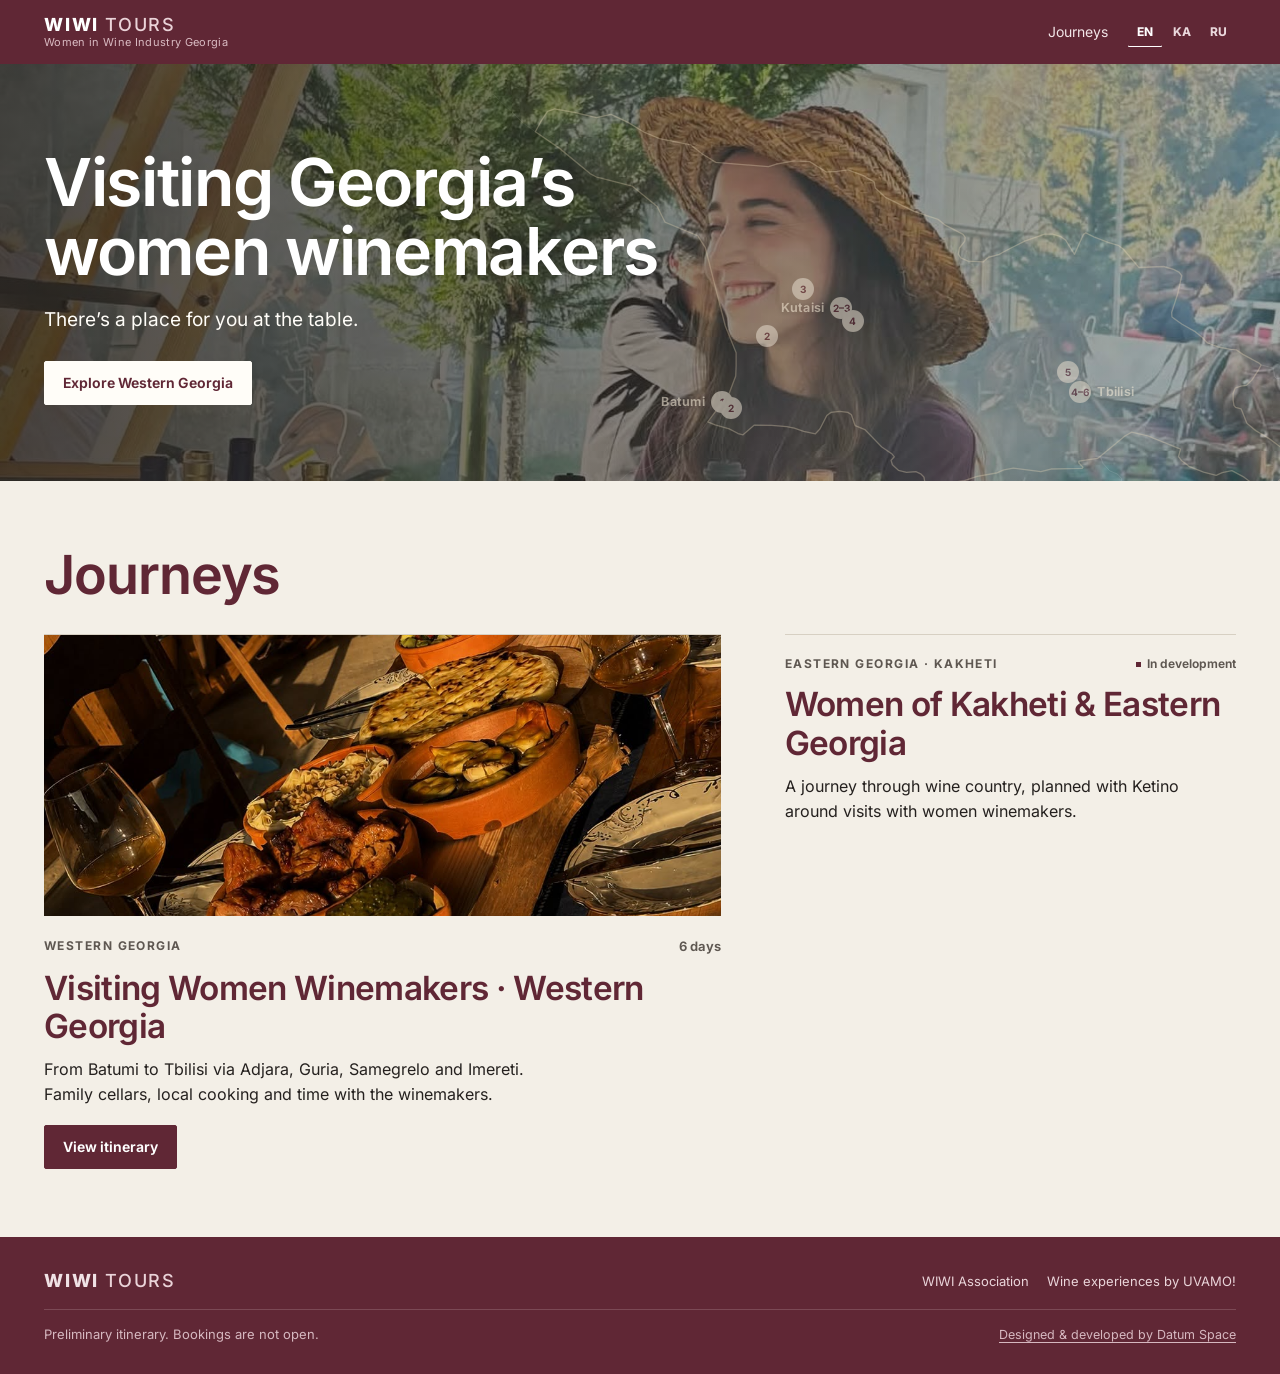
==== commit df52747b: "Refine WIWI Tours copy and editorial layout" ====
--- a/index.html
+++ b/index.html
@@ -4,7 +4,7 @@
     <meta charset="utf-8" />
     <meta name="viewport" content="width=device-width, initial-scale=1" />
     <title>WIWI Tours — Journeys with Georgian women winemakers</title>
-    <meta name="description" content="Prototype for partner review. Proposed small-group wine and food journeys across Georgia with women winemakers." />
+    <meta name="description" content="Small-group journeys through Georgia with women winemakers, family cellars and local cooking." />
     <meta name="robots" content="noindex, nofollow" />
     <link rel="stylesheet" href="./vendor/leaflet/leaflet.css" />
     <link rel="stylesheet" href="./styles.css" />
@@ -21,7 +21,6 @@
         <nav class="topnav" aria-label="Sections" data-i18n-aria="nav.label">
           <a href="./" data-home data-i18n="nav.journeys">Journeys</a>
         </nav>
-        <span class="preview-chip" data-i18n="nav.preview">Concept preview · not bookable</span>
         <nav class="langs" id="langs" aria-label="Language" data-i18n-aria="lang.label"></nav>
       </div>
     </header>
@@ -38,20 +37,17 @@
           </span>
         </div>
         <div class="wrap">
-          <p class="eyebrow" data-i18n="hero.eyebrow">Wine · Women · Gastronomy · Heritage</p>
-          <h1 data-i18n="hero.title">Discover Georgia through the women who make its wines</h1>
-          <p class="hero-lead" data-i18n="hero.lead"></p>
+          <h1 data-i18n="hero.title">Visiting Georgia’s women winemakers</h1>
+          <p class="hero-lead" data-i18n="hero.lead">There’s a place for you at the table.</p>
           <div class="hero-actions">
-            <a class="btn btn-light" href="?tour=west" data-tour="west" data-i18n="hero.cta">Explore the Western Georgia draft</a>
+            <a class="btn btn-light" href="?tour=west" data-tour="west" data-i18n="hero.cta">Explore Western Georgia</a>
           </div>
-          <p class="hero-notice" data-i18n="hero.notice"></p>
         </div>
       </section>
 
       <section class="section" id="journeys" aria-labelledby="journeys-title">
         <div class="wrap">
-          <p class="eyebrow eyebrow-wine" data-i18n="tours.eyebrow">Two journeys in preparation</p>
-          <h2 id="journeys-title" data-i18n="tours.title">Choose a journey</h2>
+          <h2 id="journeys-title" data-i18n="tours.title">Journeys</h2>
           <div class="tour-grid" id="tours"></div>
         </div>
       </section>
@@ -63,14 +59,11 @@
             <img src="./assets/hosts/chkhavalley-table.jpg" alt="" />
           </figure>
           <div class="route-head">
-            <p class="eyebrow eyebrow-wine" id="route-eyebrow"></p>
             <h2 id="route-title"></h2>
-            <p class="route-lead" data-i18n="route.lead"></p>
           </div>
 
           <section class="people" aria-labelledby="people-title">
-            <h3 id="people-title" data-i18n="people.title">Hosts named in the draft</h3>
-            <p class="people-lead" data-i18n="people.lead"></p>
+            <h3 id="people-title" data-i18n="people.title">Winemakers and hosts</h3>
             <div class="people-grid" id="people"></div>
           </section>
 
@@ -119,7 +112,7 @@
           <nav class="footer-links" id="footerLinks" aria-label="Links" data-i18n-aria="footer.links"></nav>
         </div>
         <div class="footer-bottom">
-          <p data-i18n="footer.note">Prototype for partner review · not a published travel offer</p>
+          <p data-i18n="footer.note">Preliminary itinerary. Bookings are not open.</p>
           <p class="footer-credit" id="footerCredit" hidden></p>
         </div>
       </div>
--- a/styles.css
+++ b/styles.css
@@ -48,17 +48,14 @@
   --cream: #f3efe7;
   --paper: #fffdf8;
   --sand: #e7dfd1;
-  --ink: #1f231f;
-  --muted: #68685f;
+  --ink: #25211f;
+  --muted: #5e5751;
   --line: #d7d0c3;
   --deep: #602735;
   --deep-2: #471923;
   --wine: #773c42;
-  --wine-soft: #efe0df;
-  --gold: #9d7a3c;
-  --focus: #b5602c;
-  --shadow: 0 10px 28px rgba(34, 32, 28, 0.07);
-  --radius: 4px;
+  --focus: #773c42;
+  --radius: 1px;
   --sans: Inter, "Noto Sans Georgian", ui-sans-serif, system-ui, -apple-system, "Segoe UI", Roboto, sans-serif;
   --serif: var(--sans); /* headings: same family, heavier and tighter */
   --topbar: 64px;
@@ -101,8 +98,6 @@
 .skip { position: absolute; left: 12px; top: -60px; z-index: 2000; background: var(--paper); padding: 10px 14px; border-radius: 2px; }
 .skip:focus { top: 12px; }
 
-.eyebrow { margin: 0 0 12px; font-size: 12px; font-weight: 700; letter-spacing: 0.16em; text-transform: uppercase; color: #ead3d8; }
-.eyebrow-wine { color: var(--wine); }
 
 .btn {
   display: inline-flex; align-items: center; justify-content: center; gap: 8px;
@@ -117,14 +112,14 @@
 .btn-ghost { background: transparent; color: var(--deep); }
 .btn-ghost:hover { background: rgba(96, 39, 53, 0.06); }
 .btn-small { min-height: 36px; padding: 6px 12px; font-size: 13px; }
-.link-btn { border: 0; background: none; padding: 4px 0; color: var(--deep); font-weight: 650; font-size: 14px; text-decoration: underline; text-underline-offset: 3px; text-align: left; }
+.link-btn { border: 0; background: none; padding: 4px 0; color: var(--ink); font-weight: 650; font-size: 14px; text-decoration: underline; text-underline-offset: 3px; text-align: left; }
 
 .hero h1, .section h2, .route h2, .tour h3, .day-title, .type-wine h4, .popup strong,
-.people h3, .partner h3, .detail-title, .detail-initials, .portrait { letter-spacing: -0.02em; }
+.people h3, .detail-title { letter-spacing: -0.02em; }
 :lang(ka) .hero h1, :lang(ka) .section h2, :lang(ka) .route h2, :lang(ka) .tour h3, :lang(ka) .detail-title { letter-spacing: 0; }
 
 /* ---------- top bar ---------- */
-.topbar { position: sticky; top: 0; z-index: 1000; background: var(--deep); color: #fff; box-shadow: 0 4px 18px rgba(0, 0, 0, 0.08); }
+.topbar { position: sticky; top: 0; z-index: 1000; background: var(--deep); color: #fff; }
 .topbar-inner { display: flex; align-items: center; gap: 20px; min-height: var(--topbar); }
 .brand { display: flex; flex-direction: column; text-decoration: none; line-height: 1.15; }
 .brand-mark { font-weight: 800; letter-spacing: 0.1em; font-size: 18px; text-transform: uppercase; }
@@ -133,120 +128,93 @@
 .topnav { margin-left: auto; display: flex; gap: 22px; font-size: 14px; }
 .topnav a { text-decoration: none; color: #f2e6e8; }
 .topnav a:hover { text-decoration: underline; text-underline-offset: 4px; }
-.preview-chip { font-size: 11px; font-weight: 650; letter-spacing: 0.04em; padding: 6px 10px; border: 1px solid rgba(255, 255, 255, 0.35); border-radius: 2px; white-space: nowrap; }
-.langs { display: flex; flex: none; gap: 2px; padding: 3px; border-radius: 2px; background: rgba(255, 255, 255, 0.1); }
+.langs { display: flex; flex: none; gap: 3px; }
 .langs a { min-width: 34px; min-height: 30px; display: grid; place-items: center; padding: 0 6px; border-radius: 1px; font-size: 12px; font-weight: 750; letter-spacing: 0.04em; color: #ead8dc; text-decoration: none; }
 .langs a:hover { background: rgba(255, 255, 255, 0.12); color: #fff; }
-.langs a[aria-current="true"] { background: var(--paper); color: var(--deep); }
+.langs a[aria-current="true"] { color: #fff; box-shadow: inset 0 -1px 0 #fff; }
 
 /* ---------- hero ---------- */
 .hero {
   position: relative; overflow: hidden; color: #fff; padding: 84px 0 76px;
   background: #4c202b url("./assets/hosts/chkhavalley-maka.jpg") 76% 45% / cover no-repeat;
 }
-.hero::after { content: ""; position: absolute; inset: 0; pointer-events: none; background: rgba(55, 19, 29, 0.66); }
+.hero::after { content: ""; position: absolute; inset: 0; pointer-events: none; background: linear-gradient(90deg, rgba(29, 22, 18, 0.8), rgba(29, 22, 18, 0.48) 60%, rgba(29, 22, 18, 0.36)); }
 .hero .wrap { position: relative; z-index: 1; }
 /* Decorative route overview on the right of the hero; fades into the background. */
 .hero-map {
   position: absolute; inset: 0 0 0 auto; width: 58%; z-index: 2; pointer-events: none; /* only the pins take clicks */ display: flex; align-items: center; justify-content: flex-end;
   opacity: 0.56;
 }
-.hero-map::before { content: ""; position: absolute; inset: 0; background: radial-gradient(60% 55% at 62% 50%, rgba(233, 217, 184, 0.10), transparent 70%); }
 .hero-map-frame { position: relative; width: 112%; flex: none; margin-right: -6%; aspect-ratio: 1000 / 587; }
 .hero-map-frame img { width: 100%; height: 100%; display: block; }
 /* Regions of the route: invisible until a pin or the region itself is hovered or focused. */
 .hero-regions { position: absolute; inset: 0; width: 100%; height: 100%; overflow: visible; }
 .hero-regions path { fill: rgba(246, 196, 208, 0); stroke: rgba(250, 214, 222, 0); stroke-width: 1.4; stroke-linejoin: round; pointer-events: fill; transition: fill 0.15s, stroke 0.15s; }
 .hero-regions path.is-region { fill: rgba(246, 196, 208, 0.3); stroke: rgba(250, 214, 222, 0.9); }
-.hero-pin.is-region .pin-dot { background: #f8d3dc; transform: scale(1.18); box-shadow: 0 0 0 6px rgba(246, 196, 208, 0.28), 0 0 20px rgba(246, 196, 208, 0.55); }
-.hero-region-label { position: absolute; z-index: 4; transform: translate(-50%, -50%); padding: 5px 11px; border-radius: 99px; background: rgba(71, 25, 35, 0.9); color: #fbe1e7; font-size: 12.5px; font-weight: 650; letter-spacing: 0.01em; white-space: nowrap; pointer-events: none; box-shadow: 0 4px 14px rgba(0, 0, 0, 0.25); }
+.hero-pin.is-region .pin-dot { background: var(--paper); transform: scale(1.18); }
+.hero-region-label { position: absolute; z-index: 4; transform: translate(-50%, -50%); padding: 5px 11px; border-radius: 1px; background: rgba(71, 25, 35, 0.9); color: #fbe1e7; font-size: 12.5px; font-weight: 650; letter-spacing: 0.01em; white-space: nowrap; pointer-events: none; }
 .hero-pin { position: absolute; transform: translate(-50%, -50%); display: flex; align-items: center; gap: 6px; padding: 6px; border: 0; background: none; cursor: pointer; pointer-events: auto; border-radius: 50%; }
 .hero-pin .pin-dot { transition: transform 0.15s, box-shadow 0.15s; }
-.hero-pin:hover .pin-dot, .hero-pin:focus-visible .pin-dot { transform: scale(1.25); box-shadow: 0 0 0 7px rgba(233, 217, 184, 0.25), 0 0 22px rgba(233, 217, 184, 0.55); }
+.hero-pin:hover .pin-dot, .hero-pin:focus-visible .pin-dot { transform: scale(1.25); }
 .hero-pin:hover, .hero-pin:focus-visible { z-index: 3; }
 .hero-pin-label:not(.is-shown) { opacity: 0; transition: opacity 0.15s; }
 .hero-pin:hover .hero-pin-label, .hero-pin:focus-visible .hero-pin-label { opacity: 1; }
-.hero-pin:hover .hero-pin-label:not(.is-shown), .hero-pin:focus-visible .hero-pin-label:not(.is-shown) { padding: 3px 8px; border-radius: 7px; background: rgba(71, 25, 35, 0.92); }
-.hero-pin .pin-dot { width: 22px; height: 22px; font-size: 10px; background: #e9d9b8; color: var(--deep); border: 0; box-shadow: 0 0 0 5px rgba(233, 217, 184, 0.16), 0 0 18px rgba(233, 217, 184, 0.35); }
+.hero-pin:hover .hero-pin-label:not(.is-shown), .hero-pin:focus-visible .hero-pin-label:not(.is-shown) { padding: 3px 8px; border-radius: 1px; background: rgba(71, 25, 35, 0.92); }
+.hero-pin .pin-dot { width: 22px; height: 22px; font-size: 10px; background: var(--sand); color: var(--deep); border: 0; }
 .hero-pin-label.is-left { left: auto; right: 34px; }
 .hero-pin-label { position: absolute; left: 34px; pointer-events: none; white-space: nowrap; font-size: 12.5px; font-weight: 650; letter-spacing: 0.02em; color: #f3ead7; text-shadow: 0 1px 6px rgba(0, 0, 0, 0.45); }
 .hero h1 { font: 610 clamp(36px, 5.2vw, 66px)/1.04 var(--serif); max-width: 16ch; margin-bottom: 20px; text-wrap: balance; }
-.hero-lead { max-width: 620px; font-size: 18px; color: #e6ece7; margin: 0 0 28px; }
+.hero-lead { max-width: 42ch; font-size: 19px; color: var(--paper); margin: 0 0 26px; }
 .hero-actions { display: flex; flex-wrap: wrap; gap: 10px; }
-.hero-notice { margin: 26px 0 0; max-width: 620px; font-size: 13px; color: #cfdcd4; padding-left: 12px; border-left: 2px solid var(--gold); }
 
 /* ---------- sections ---------- */
 .section { padding: 64px 0; }
-.section h2, .route h2 { font: 600 clamp(28px, 3.4vw, 42px)/1.12 var(--serif); margin-bottom: 14px; }
+.section h2, .route h2 { font: 620 clamp(30px, 4.2vw, 56px)/1.1 var(--serif); margin-bottom: 14px; color: var(--deep); }
 
 /* ---------- tour cards ---------- */
-.tour-grid { display: grid; grid-template-columns: repeat(2, minmax(0, 1fr)); gap: 20px; margin-top: 26px; }
-.tour { display: flex; flex-direction: column; background: var(--paper); border: 1px solid var(--line); border-radius: 4px; overflow: hidden; box-shadow: var(--shadow); }
-.tour-art { height: 180px; display: grid; place-items: center; background: #54232f url("./assets/hosts/chkhavalley-table.jpg") center 78% / cover no-repeat; position: relative; }
-.tour-art::after { content: ""; position: absolute; inset: 0; background: rgba(71, 25, 35, 0.34); }
-.tour-art-icon { position: relative; z-index: 1; }
-.tour-east .tour-art { background: #ded8cc; }
-.tour-east .tour-art::after { display: none; }
-.tour-art-icon { width: 64px; height: 64px; fill: none; stroke: rgba(255, 255, 255, 0.85); stroke-width: 1.2; stroke-linecap: round; stroke-linejoin: round; }
-.tour-east .tour-art-icon { stroke: #9a8f7c; }
-.tour-body { padding: 24px; display: flex; flex-direction: column; gap: 12px; flex: 1; }
-.tour-body > .btn { align-self: flex-start; margin-top: auto; }
+.tour-grid { display: grid; grid-template-columns: minmax(0, 1.5fr) minmax(0, 1fr); gap: clamp(26px, 5vw, 72px); margin-top: 30px; align-items: start; }
+.tour { display: flex; flex-direction: column; min-width: 0; border-top: 1px solid var(--line); }
+.tour-art { height: clamp(190px, 22vw, 310px); background: var(--sand) url("./assets/hosts/chkhavalley-table.jpg") center 78% / cover no-repeat; }
+.tour-body { padding: 20px 0 4px; display: flex; flex-direction: column; gap: 12px; }
+.tour-body > .btn { align-self: flex-start; margin-top: 6px; }
 .tour-top { display: flex; flex-wrap: wrap; align-items: center; justify-content: space-between; gap: 8px; }
 .tour-region { font-size: 12px; font-weight: 700; letter-spacing: 0.12em; text-transform: uppercase; color: var(--muted); }
-.tour h3 { font: 600 28px/1.15 var(--serif); }
-.tour p { margin: 0; color: #4f4b44; }
-.tour-tagline { font-weight: 620; color: var(--wine) !important; }
-.tour-regions { font-size: 14px; }
-.tour-regions span { color: var(--muted); }
-.tour-facts { list-style: none; padding: 0; margin: 0; display: flex; flex-wrap: wrap; gap: 8px; }
-.tour-facts li { background: transparent; border-left: 2px solid var(--gold); padding: 3px 10px; font-size: 13px; font-weight: 600; }
-.fact-note { display: block; font-weight: 500; font-size: 12px; color: var(--wine); }
-.tour-author { font-size: 13px; color: var(--muted) !important; font-style: italic; }
+.tour-duration { color: var(--muted); font-size: 13px; font-weight: 650; }
+.tour h3 { font: 610 clamp(24px, 2.6vw, 36px)/1.15 var(--serif); color: var(--deep); }
+.tour p { margin: 0; color: var(--ink); max-width: 52ch; }
 
 /* ---------- status chips ---------- */
-.status { display: inline-flex; align-items: center; gap: 6px; font-size: 11px; font-weight: 700; letter-spacing: 0.04em; text-transform: uppercase; padding: 3px 7px; border-radius: 2px; white-space: nowrap; }
-.status::before { content: ""; width: 7px; height: 2px; background: currentColor; }
-.status-draft { background: #e7eee9; color: #2f5e4e; }
-.status-to-confirm { background: #fbecd9; color: #93531c; }
-.status-to-confirm::before { background: transparent; border: 1.5px solid currentColor; }
-.status-placeholder { background: #ece9e3; color: #6b665c; }
-.status-confirmed { background: #d9eedd; color: #1f6a34; }
-.status-in-development { background: #efe7f3; color: #6b4a7d; }
-.status-in-development::before { background: transparent; border: 1.5px dashed currentColor; }
+.status { display: inline-flex; align-items: center; gap: 6px; color: var(--muted); font-size: 12px; font-weight: 650; white-space: nowrap; }
+.status::before { content: ""; width: 5px; height: 5px; background: var(--deep); flex: none; }
 
 /* ---------- route ---------- */
 .back-link { display: inline-flex; align-items: center; gap: 6px; margin-bottom: 18px; font-size: 14px; font-weight: 650; color: var(--deep); text-decoration: none; }
 .back-link:hover { text-decoration: underline; text-underline-offset: 3px; }
-.btn-disabled { cursor: default; opacity: 0.75; }
-.btn-disabled:hover { background: transparent; }
 .route { padding: 40px 0 64px; background: var(--paper); border-top: 1px solid var(--line); border-bottom: 1px solid var(--line); }
-.route-cover { margin: 0 0 32px; height: clamp(220px, 32vw, 390px); overflow: hidden; border-radius: 4px; background: var(--sand); }
+.route-cover { margin: 0 0 32px; height: clamp(220px, 32vw, 390px); overflow: hidden; border-radius: 1px; background: var(--sand); }
 .route-cover img { width: 100%; height: 100%; object-fit: cover; object-position: center 76%; }
 .route-head { margin-bottom: 32px; }
 .route-head #route-title { width: 100%; max-width: none; text-wrap: balance; }
-.clavelo-preview { display: flex; flex-wrap: wrap; align-items: center; gap: 12px 20px; margin-top: 18px; padding: 14px 16px; border-radius: 14px; border: 1px solid var(--line); background: #fff; width: 100%; }
+.clavelo-preview { display: flex; flex-wrap: wrap; align-items: center; justify-content: space-between; gap: 12px 20px; margin-top: 30px; padding: 18px 0; border-block: 1px solid var(--line); width: 100%; }
 .clavelo-preview > div { flex: 1 1 260px; display: grid; gap: 6px; }
-.clavelo-preview .status { justify-self: start; }
-.clavelo-preview p { margin: 0; font-size: 14px; color: #4f4b44; }
-.route-lead { color: var(--muted); margin: 0; max-width: 820px; }
+.clavelo-preview p { margin: 0; color: var(--ink); }
 .route-grid { display: grid; grid-template-columns: minmax(0, 1fr) minmax(0, 0.92fr); gap: 28px; align-items: start; }
 .view-switch { display: none; }
 .days-tools { display: flex; justify-content: flex-end; margin-bottom: 8px; }
 
 /* day */
-.day { border: 1px solid var(--line); border-radius: var(--radius); background: #fff; margin-bottom: 14px; overflow: hidden; }
+.day { border: 1px solid var(--line); margin-bottom: 14px; }
 .day-heading { font: inherit; }
-.day-toggle { width: 100%; display: flex; align-items: center; gap: 14px; padding: 18px 20px; border: 0; background: #f6f0eb; text-align: left; }
+.day-toggle { width: 100%; display: flex; align-items: center; gap: 14px; padding: 18px 20px; border: 0; background: var(--cream); text-align: left; }
 .day.is-open .day-toggle { border-bottom: 1px solid var(--line); }
-.day-num { flex: none; font-size: 12px; font-weight: 800; letter-spacing: 0.08em; text-transform: uppercase; color: #fff; background: var(--deep); border-radius: 2px; padding: 6px 9px; }
+.day-num { flex: none; min-width: 6ch; color: var(--deep); font-size: 13px; font-weight: 750; letter-spacing: 0.04em; text-transform: uppercase; }
 .day-main { flex: 1; min-width: 0; display: flex; flex-direction: column; }
 .day-title { font: 630 21px/1.25 var(--serif); }
 .day-meta { margin-top: 2px; font-size: 13px; color: var(--muted); }
-.day-review { color: #93531c; font-weight: 650; }
 .day-chevron { flex: none; width: 12px; height: 12px; border-right: 2px solid var(--muted); border-bottom: 2px solid var(--muted); transform: rotate(45deg) translate(-2px, -2px); transition: transform 0.15s; }
 .day.is-open .day-chevron { transform: rotate(-135deg) translate(-2px, -2px); }
 .day-body { padding: 0 20px 8px; }
-.review-note { margin: 0 -20px 4px; padding: 11px 20px; border-bottom: 1px solid #ecd2a2; font-size: 13px; color: #6a4614; background: #fcf4e7; }
+.review-note { margin: 0 0 4px; padding: 13px 0; border-bottom: 1px solid var(--line); font-size: 14px; color: var(--ink); }
 .day-timeline { position: relative; }
 .day-timeline::before { content: ""; position: absolute; z-index: 0; top: 30px; bottom: 30px; left: 19px; width: 1px; background: var(--line); }
 
@@ -261,34 +229,30 @@
 .activity:last-child { border-bottom: 0; }
 .activity:focus { outline: none; }
 .activity:focus-visible { outline: 3px solid var(--focus); }
-.activity.is-active h4 { color: var(--accent); }
+.activity.is-active h4 { color: var(--deep); }
 .type-wine { --accent: var(--type-wine); --tint: var(--type-wine-bg); }
 .type-food { --accent: var(--type-food); --tint: var(--type-food-bg); }
 .type-transport { --accent: var(--type-transport); --tint: var(--type-transport-bg); }
 .type-stay { --accent: var(--type-stay); --tint: var(--type-stay-bg); }
 .type-excursion { --accent: var(--type-excursion); --tint: var(--type-excursion-bg); }
-.activity-tile { display: grid; place-items: center; width: 38px; min-height: 38px; align-self: start; border-radius: 2px; background: var(--tint); color: var(--accent); }
+.activity-tile { display: grid; place-items: center; width: 100%; min-height: 38px; align-self: start; background: var(--paper); color: var(--deep); }
 .activity-tile .icon { width: 20px; height: 20px; }
 .activity-tile small { position: absolute; width: 1px; height: 1px; overflow: hidden; clip: rect(0 0 0 0); white-space: nowrap; }
 .activity-body { min-width: 0; display: grid; gap: 6px; }
-.activity-top { display: flex; flex-wrap: wrap; align-items: center; justify-content: space-between; gap: 6px; }
-.activity-time { font-size: 13px; font-weight: 700; color: var(--accent); font-variant-numeric: tabular-nums; }
-.activity-time.is-tbc { color: var(--muted); font-weight: 600; }
+.activity-top { display: flex; flex-wrap: wrap; align-items: center; gap: 4px 9px; }
+.activity-time { font-size: 13px; font-weight: 600; color: var(--ink); font-variant-numeric: tabular-nums; }
 .activity h4 { font-size: 16px; line-height: 1.3; }
 .type-wine h4 { font: 600 19px/1.25 var(--serif); }
-.activity-summary { margin: 0; font-size: 14px; color: #4f4b44; }
-.topics { list-style: none; padding: 0; margin: 0; display: flex; flex-wrap: wrap; gap: 5px; }
-.topics li { font-size: 11px; font-weight: 650; padding: 2px 7px; border-radius: 2px; background: var(--tint); color: var(--accent); }
+.activity-summary { margin: 0; font-size: 15px; color: var(--ink); }
+.category-chip { font-size: 12px; font-weight: 650; padding: 1px 6px; background: var(--tint); color: var(--accent); }
 .facts { margin: 2px 0 0; display: grid; gap: 3px; font-size: 13px; }
 .facts div { display: grid; grid-template-columns: 52px minmax(0, 1fr); gap: 8px; align-items: baseline; }
 .facts dt { color: var(--muted); font-size: 11px; font-weight: 700; text-transform: uppercase; letter-spacing: 0.05em; }
 .facts dd { margin: 0; overflow-wrap: anywhere; }
 .facts .status { margin-left: 4px; vertical-align: 1px; }
 .flag-lines { list-style: none; padding: 0; margin: 2px 0 0; display: grid; gap: 4px; }
-.flag-line { font-size: 12.5px; padding: 3px 0 3px 10px; border-left: 2px solid currentColor; }
-.flag-line-confirm { color: #7d4a17; }
+.flag-line { font-size: 13px; color: var(--ink); padding: 2px 0 2px 10px; border-left: 1px solid var(--line); }
 .flag-line-confirm::before { content: "○ "; font-weight: 700; }
-.flag-line-seasonal { color: #4a5f1e; }
 .actions { display: flex; flex-wrap: wrap; gap: 5px 16px; margin-top: 5px; }
 .action { display: inline-flex; align-items: center; gap: 6px; min-height: 36px; padding: 6px 11px; border-radius: 2px; border: 1px solid #d9d1c2; background: #fff; color: var(--deep); font-size: 13px; font-weight: 650; text-decoration: none; }
 .action:hover { background: #f6f2ea; }
@@ -299,108 +263,91 @@
 .action-see-wine { background: var(--wine); border-color: var(--wine); color: #fff; }
 .action-see-wine:hover { background: #6a2f39; }
 .action-strong.action-wine { color: #fff; background: var(--wine); }
-.activity .action { min-height: 28px; padding: 2px 0; border: 0; background: transparent; color: var(--deep); }
+.activity .action { min-height: 30px; padding: 2px 0; border: 0; background: transparent; color: var(--ink); }
 .activity .action:hover { background: transparent; color: var(--wine); text-decoration: underline; text-underline-offset: 3px; }
 .activity .action-strong,
 .activity .action-see-wine,
-.activity .action-strong.action-wine { color: var(--wine); background: transparent; }
+.activity .action-strong.action-wine { color: var(--deep); background: transparent; }
 button.activity-tile { border: 0; padding: 0; width: 100%; font: inherit; cursor: pointer; }
 button.activity-tile:hover { filter: saturate(1.2); }
-.detail-photo-wine { background: linear-gradient(120deg, #f3e3e3, #efe2d0); color: var(--wine); }
-.detail-photo-wine .detail-icon { color: var(--wine); width: 40px; height: 40px; }
-.wine-frame { border-radius: 14px; overflow: hidden; border: 1px solid var(--line); background: #faf7f2; }
+.wine-frame { border-radius: 1px; overflow: hidden; border: 1px solid var(--line); background: #faf7f2; }
 .wine-frame iframe { display: block; width: 100%; height: min(440px, 55vh); border: 0; }
-.approx-tag { font-size: 10.5px; font-weight: 700; color: var(--muted); text-transform: uppercase; letter-spacing: 0.04em; padding: 1px 5px; border-radius: 5px; background: #f0ece4; }
+.approx-tag { font-size: 11px; color: var(--muted); }
 .where { display: flex; flex-wrap: wrap; align-items: center; gap: 4px 6px; font-size: 13.5px; }
 .where > .icon { width: 15px; height: 15px; color: var(--muted); }
 .where .link-btn { font-size: 13.5px; padding: 0; }
 .where .action { margin-left: auto; min-height: 32px; padding: 4px 9px; font-size: 12.5px; }
-.activity-compact { padding: 10px 12px; }
 .activity-compact h4 { font-size: 15px; }
 .icon { fill: none; stroke: currentColor; stroke-width: 1.7; stroke-linecap: round; stroke-linejoin: round; flex: none; }
 
 /* map */
 .map-pane { position: sticky; top: calc(var(--topbar) + 16px); }
-.map-card { background: #fff; border: 1px solid var(--line); border-radius: var(--radius); overflow: hidden; box-shadow: var(--shadow); }
+.map-card { background: var(--paper); border-block: 1px solid var(--line); overflow: hidden; }
 .map-top { display: flex; align-items: center; justify-content: space-between; gap: 10px; padding: 12px 14px; }
 .map-frame { position: relative; }
-#map { height: min(62vh, 520px); min-height: 320px; background: #e7e9e1; z-index: 0; }
+#map { height: min(62vh, 520px); min-height: 320px; background: var(--sand); z-index: 0; }
 #map.is-unavailable { display: none; }
-.map-notice { position: absolute; z-index: 500; left: 56px; right: 10px; top: 10px; pointer-events: none; margin: 0; padding: 8px 10px; border-radius: 10px; font-size: 12.5px; background: rgba(255, 253, 249, 0.95); border: 1px solid var(--line); }
+.map-notice { position: absolute; z-index: 500; left: 56px; right: 10px; top: 10px; pointer-events: none; margin: 0; padding: 8px 10px; border-radius: 1px; font-size: 12.5px; background: rgba(255, 253, 249, 0.95); border: 1px solid var(--line); }
 #map.is-unavailable + .map-notice { position: static; margin: 0 14px 10px; }
 .map-note { margin: 0; padding: 10px 14px; font-size: 12.5px; color: var(--muted); border-top: 1px solid var(--line); }
 .stops { padding: 10px 14px 14px; border-top: 1px solid var(--line); }
 .stops-label { display: block; font-size: 11px; font-weight: 700; letter-spacing: 0.08em; text-transform: uppercase; color: var(--muted); margin-bottom: 6px; }
 .stops-list { display: flex; flex-wrap: wrap; gap: 6px; }
-.stop { display: inline-flex; align-items: center; gap: 6px; min-height: 34px; padding: 4px 10px 4px 4px; border-radius: 99px; border: 1px solid var(--line); background: #fbf8f2; font-size: 13px; }
+.stop { display: inline-flex; align-items: center; gap: 6px; min-height: 34px; padding: 4px 8px; border: 1px solid var(--line); background: transparent; font-size: 13px; }
 .stop:hover { border-color: var(--deep); }
-.stop-days { min-width: 26px; padding: 2px 6px; border-radius: 99px; background: var(--deep); color: #fff; font-size: 11px; font-weight: 700; text-align: center; }
+.stop-days { color: var(--deep); font-size: 11px; font-weight: 750; }
 
 .pin { background: none; border: 0; }
 .pin-dot {
   display: grid; place-items: center; width: 28px; height: 28px; border-radius: 50%;
   background: var(--deep); color: #fff; font: 700 11px/1 var(--sans);
-  border: 2px solid #fff; box-shadow: 0 0 0 5px rgba(96, 39, 53, 0.18), 0 2px 6px rgba(0, 0, 0, 0.3);
+  border: 2px solid #fff;
   transition: transform 0.15s, background 0.15s;
 }
-.pin.is-active .pin-dot { background: var(--wine); transform: scale(1.18); box-shadow: 0 0 0 8px rgba(125, 59, 69, 0.22), 0 2px 6px rgba(0, 0, 0, 0.3); }
+.pin.is-active .pin-dot { background: var(--wine); transform: scale(1.18); }
 .leaflet-container { font-family: var(--sans); }
 .leaflet-container a { color: var(--deep); }
 .popup { display: grid; gap: 4px; font-size: 13px; }
 .popup strong { font: 600 17px/1.2 var(--serif); }
 .popup-approx { font-size: 11.5px; color: var(--muted); }
 .popup ul { list-style: none; margin: 6px 0 0; padding: 0; display: grid; gap: 4px; }
-.popup button { width: 100%; text-align: left; padding: 6px 8px; border-radius: 8px; border: 1px solid var(--line); background: #fbf8f2; font-size: 12.5px; font-weight: 600; color: var(--deep); }
-.popup button:hover { border-color: var(--deep); }
+.leaflet-popup-content-wrapper { border-radius: 1px; }
+.popup button { width: 100%; text-align: left; padding: 6px 0; border: 0; border-top: 1px solid var(--line); background: transparent; font-size: 13px; font-weight: 600; color: var(--ink); }
+.popup button:hover { text-decoration: underline; }
 
 /* people */
 .people { margin: 0 0 46px; padding: 34px 0 40px; border-top: 1px solid var(--line); border-bottom: 1px solid var(--line); }
-.people h3 { font: 610 clamp(26px, 3vw, 38px)/1.14 var(--serif); margin-bottom: 8px; }
-.people-lead { margin: 0 0 24px; color: var(--muted); max-width: 760px; font-size: 16px; }
-.people-grid { display: grid; grid-template-columns: repeat(2, minmax(0, 1fr)); gap: 18px; }
-.profile-card { min-width: 0; display: grid; grid-template-columns: minmax(180px, 0.78fr) minmax(0, 1.22fr); background: #fff; border: 1px solid var(--line); border-radius: 4px; overflow: hidden; }
-.profile-media { min-width: 0; display: grid; grid-template-rows: minmax(250px, 1fr) auto auto; gap: 1px; background: var(--line); }
-.profile-primary { position: relative; min-height: 250px; background: #e8e2d8; }
-.profile-primary > .status { position: absolute; left: 10px; bottom: 10px; }
-.profile-portrait { width: 100%; height: 100%; min-height: 250px; object-fit: cover; }
-.profile-fallback { min-height: 250px; height: 100%; display: flex; flex-direction: column; align-items: center; justify-content: center; gap: 6px; padding: 24px; text-align: center; color: var(--muted); background: #eee9df; font-size: 13px; }
-.profile-logo { min-height: 72px; padding: 9px; display: grid; place-items: center; background: #fffdf8; }
-.profile-logo img { max-height: 66px; max-width: 160px; object-fit: contain; }
-.profile-logo-missing { color: var(--muted); text-align: center; font-size: 12px; border-top: 1px solid var(--line); }
+.people h3 { font: 620 clamp(26px, 3.6vw, 44px)/1.14 var(--serif); margin-bottom: 28px; color: var(--deep); }
+.people-grid { display: grid; grid-template-columns: repeat(2, minmax(0, 1fr)); gap: 26px clamp(24px, 4vw, 54px); align-items: start; }
+.profile-card { min-width: 0; display: grid; grid-template-columns: minmax(0, 1fr); gap: 18px; padding: 22px 0 0; border-top: 1px solid var(--line); }
+.profile-feature { grid-column: 1 / -1; grid-template-columns: minmax(0, 1.2fr) minmax(0, 1fr); gap: clamp(22px, 4vw, 54px); align-items: center; padding-bottom: 18px; }
+.profile-media { min-width: 0; display: grid; align-self: start; gap: 6px; }
+.profile-media-composite { grid-template-columns: minmax(0, 2fr) minmax(0, 1fr); grid-template-rows: 1fr auto; }
+.profile-media-composite .profile-primary { grid-row: 1 / span 2; min-width: 0; }
+.profile-media-composite .profile-support { grid-column: 2; }
+.profile-portrait { width: 100%; height: 100%; min-height: 220px; object-fit: cover; }
+.profile-logo { padding: 6px; display: grid; place-items: center; background: var(--paper); }
+.profile-logo img { max-height: 64px; max-width: 100%; object-fit: contain; }
 .profile-support { display: grid; grid-template-columns: repeat(2, minmax(0, 1fr)); gap: 1px; }
 .profile-support:has(figure:only-child) { grid-template-columns: 1fr; }
-.profile-support figure { position: relative; margin: 0; min-height: 112px; background: var(--sand); overflow: hidden; }
-.profile-support img { width: 100%; height: 100%; min-height: 112px; object-fit: cover; }
+.profile-support figure { position: relative; margin: 0; aspect-ratio: 4 / 3; overflow: hidden; }
+.profile-support-wine { max-width: 200px; }
+.profile-support img { width: 100%; height: 100%; object-fit: cover; }
 .profile-support-atmosphere img { object-position: center 78%; }
-.profile-support figcaption { position: absolute; left: 7px; bottom: 7px; padding: 3px 6px; background: rgba(28, 34, 29, 0.82); color: #fff; font-size: 11px; }
-.profile-media-pending { margin: 0; min-height: 70px; display: grid; place-items: center; padding: 12px; text-align: center; color: var(--muted); background: #f2eee6; font-size: 12px; }
-.profile-copy { min-width: 0; display: flex; flex-direction: column; align-items: flex-start; gap: 9px; padding: 22px; }
-.profile-location { margin: 0; color: var(--wine); font-size: 12px; font-weight: 750; letter-spacing: 0.09em; text-transform: uppercase; }
-.profile-copy h4 { font: 620 24px/1.15 var(--serif); }
+.profile-support figcaption { position: absolute; left: 0; bottom: 0; padding: 3px 6px; background: var(--paper); color: var(--ink); font-size: 11px; }
+.profile-copy { min-width: 0; display: flex; flex-direction: column; align-items: flex-start; gap: 9px; }
+.profile-location { margin: 0; color: var(--muted); font-size: 12px; font-weight: 700; letter-spacing: 0.04em; text-transform: uppercase; }
+.profile-copy h4 { font: 620 clamp(24px, 2.8vw, 34px)/1.15 var(--serif); color: var(--deep); }
 .profile-copy h4 a { text-decoration-thickness: 1px; text-underline-offset: 4px; }
-.profile-name { margin: 0; color: var(--deep); font-size: 14px; font-weight: 650; }
-.profile-story { margin: 2px 0 0; color: #42433d; font-size: 14px; }
-.profile-wines { margin: 2px 0 0; padding-top: 9px; border-top: 1px solid var(--line); width: 100%; font-size: 13px; color: #40423d; }
-.profile-wines span { display: block; margin-bottom: 2px; color: var(--muted); font-size: 11px; font-weight: 750; letter-spacing: 0.08em; text-transform: uppercase; }
-.profile-links { display: flex; flex-wrap: wrap; gap: 5px 13px; margin-top: auto; padding-top: 7px; }
-.profile-links a { color: var(--deep); font-size: 13px; font-weight: 700; text-underline-offset: 3px; }
-.profile-links-empty { margin: auto 0 0; padding-top: 7px; color: var(--muted); font-size: 12px; }
-.profile-open { min-height: 40px; margin-top: 4px; padding: 7px 12px; border: 1px solid var(--deep); border-radius: 2px; background: transparent; color: var(--deep); font-size: 13px; font-weight: 700; }
-.profile-open:hover { background: var(--deep); color: #fff; }
-.profile-media-dialog { grid-template-columns: minmax(0, 1.2fr) minmax(120px, 0.8fr); grid-template-rows: auto auto; }
-.profile-media-dialog .profile-primary { grid-row: 1 / span 2; }
-.profile-media-dialog .profile-support { grid-column: 2; }
-.profile-media-dialog .profile-fallback,
-.profile-media-dialog .profile-portrait { min-height: 280px; }
-.profile-support-dialog figure { min-height: 130px; }
-
-/* status and partners */
-.partners { background: var(--sand); }
-.partner-grid { display: grid; grid-template-columns: repeat(3, minmax(0, 1fr)); gap: 14px; }
-.partner { background: var(--paper); border-radius: 14px; padding: 16px 18px; border: 1px solid var(--line); }
-.partner h3 { font: 600 22px var(--serif); margin-bottom: 4px; }
-.partner p { margin: 0; font-size: 14px; color: #4f4b44; }
-.partners-note { margin: 16px 0 0; font-size: 13px; color: var(--muted); }
+.profile-name { margin: 0; color: var(--ink); font-size: 15px; font-weight: 650; }
+.profile-story { margin: 2px 0 0; max-width: 56ch; color: var(--ink); font-size: 16px; }
+.profile-wines { margin: 2px 0 0; font-size: 14px; color: var(--ink); }
+.profile-wines span { margin-inline-end: 8px; font-size: 12px; font-weight: 700; }
+.profile-links { display: flex; flex-wrap: wrap; gap: 5px 13px; padding-top: 4px; }
+.profile-links a { color: var(--ink); font-size: 13px; font-weight: 600; text-underline-offset: 3px; }
+.profile-open { min-height: 36px; padding: 4px 0; border: 0; background: transparent; color: var(--deep); font-size: 14px; font-weight: 700; text-decoration: underline; text-underline-offset: 3px; }
+.profile-open:hover { color: var(--deep-2); }
+/* footer */
 
 .footer { background: var(--deep); color: #f0e2e5; padding: 30px 0; }
 .footer-inner { display: grid; gap: 14px; }
@@ -417,24 +364,21 @@
 .footer p { margin: 0; font-size: 13px; color: #d6b8c0; }
 
 /* dialog */
-#detail { width: min(680px, calc(100vw - 24px)); max-height: calc(100dvh - 24px); padding: 0; border: 0; border-radius: 4px; background: #fff; color: var(--ink); box-shadow: 0 30px 80px rgba(20, 30, 26, 0.35); }
-#detail::backdrop { background: rgba(16, 28, 24, 0.55); }
+#detail { width: min(680px, calc(100vw - 24px)); max-height: calc(100dvh - 24px); padding: 0; border: 0; border-radius: 1px; background: #fff; color: var(--ink); }
+#detail::backdrop { background: rgba(28, 22, 19, 0.55); }
 .detail { padding: 22px; display: grid; gap: 12px; }
 .detail-head { display: flex; align-items: flex-start; justify-content: space-between; gap: 12px; }
-.detail-kicker { margin: 0 0 4px; font-size: 12px; font-weight: 700; letter-spacing: 0.1em; text-transform: uppercase; color: var(--wine); }
-.detail-title { font: 600 28px/1.15 var(--serif); }
+.detail-kicker { margin: 0 0 4px; font-size: 12px; font-weight: 700; letter-spacing: 0.1em; text-transform: uppercase; color: var(--muted); }
+.detail-title { font: 620 28px/1.15 var(--serif); color: var(--deep); }
 .detail-close { flex: none; width: 40px; height: 40px; border-radius: 2px; border: 0; background: #f0ece4; font-size: 24px; line-height: 1; }
 .detail-close:hover { background: #e6e0d4; }
 #detail-body { display: grid; gap: 12px; }
-.detail-photo { min-height: 128px; border-radius: 14px; display: flex; flex-direction: column; align-items: center; justify-content: center; gap: 6px; background: linear-gradient(120deg, #f3e3e3, #ece4d6); color: var(--muted); font-size: 12.5px; text-align: center; padding: 12px; }
-.detail-photo-place { background: linear-gradient(120deg, #e3ece6, #ece4d6); }
-.detail-photo img { width: 100%; max-height: 260px; object-fit: cover; border-radius: 10px; }
-.detail-initials { font: 600 38px var(--serif); color: var(--wine); }
-.detail-icon { width: 36px; height: 36px; color: var(--deep); }
+.detail-photo { margin: 0; }
+.detail-photo img { width: 100%; max-height: 260px; object-fit: cover; border-radius: 1px; }
 .detail-row { display: flex; flex-wrap: wrap; align-items: center; gap: 8px; font-size: 14px; }
 .detail-facts div { grid-template-columns: 76px minmax(0, 1fr); }
 .detail-text { margin: 0; font-size: 15px; color: #3f3b35; }
-.detail-note { margin: 0; padding: 10px 12px; border-radius: 10px; background: #fbf1e3; color: #7d4a17; font-size: 13px; }
+.detail-note { margin: 0; padding: 8px 0; border-block: 1px solid var(--line); color: var(--ink); font-size: 13px; }
 .detail-sub { font-size: 12px; font-weight: 700; letter-spacing: 0.08em; text-transform: uppercase; color: var(--muted); }
 .detail-list { list-style: none; margin: -4px 0 0; padding: 0; display: grid; gap: 2px; }
 .detail-list .link-btn { font-size: 14px; }
@@ -442,7 +386,6 @@
 /* ---------- Georgian typography ----------
    Mkhedruli has no capitals: uppercase would switch labels to Mtavruli, which
    reads as shouting. Labels stay in normal script; long words may break. */
-:lang(ka) .eyebrow,
 :lang(ka) .tour-region,
 :lang(ka) .status,
 :lang(ka) .day-num,
@@ -451,8 +394,8 @@
 :lang(ka) .approx-tag,
 :lang(ka) .stops-label,
 :lang(ka) .detail-kicker,
-:lang(ka) .detail-sub,
-:lang(ka) .preview-chip { text-transform: none; letter-spacing: 0.01em; }
+:lang(ka) .profile-location,
+:lang(ka) .detail-sub { text-transform: none; letter-spacing: 0.01em; }
 :lang(ka) h1, :lang(ka) h2, :lang(ka) h3, :lang(ka) h4,
 :lang(ka) .day-title, :lang(ka) .popup strong { overflow-wrap: break-word; }
 :lang(ka) .hero h1 { max-width: 20ch; font-size: clamp(32px, 4.6vw, 58px); line-height: 1.15; }
@@ -472,63 +415,46 @@
 @media (max-width: 999px) {
   .topnav { display: none; }
   .hero-map { display: none; }
-  .preview-chip { margin-left: auto; }
+  .langs { margin-left: auto; }
   .route-grid { grid-template-columns: 1fr; }
   .view-switch {
     display: grid; grid-template-columns: 1fr 1fr; gap: 4px; padding: 4px; margin: 0 0 14px;
     position: sticky; top: calc(var(--topbar) + 8px); z-index: 900;
-    background: #efe9dd; border-radius: 3px; box-shadow: 0 6px 18px rgba(34, 32, 28, 0.08);
+    background: var(--paper); border-bottom: 1px solid var(--line);
   }
   .view-switch button { min-height: 42px; border: 0; border-radius: 2px; background: transparent; font-weight: 700; font-size: 14px; color: var(--muted); }
-  .view-switch button[aria-selected="true"] { background: #fff; color: var(--deep); box-shadow: 0 1px 4px rgba(0, 0, 0, 0.08); }
+  .view-switch button[aria-selected="true"] { color: var(--deep); box-shadow: inset 0 -2px 0 var(--deep); }
   .route-grid[data-view="itinerary"] .map-pane { display: none; }
   .route-grid[data-view="map"] .itinerary-pane { display: none; }
   .map-pane { position: static; scroll-margin-top: calc(var(--topbar) + 70px); }
   #map { height: 62vh; }
   .activity { scroll-margin-top: calc(var(--topbar) + 72px); }
-  .profile-card { grid-template-columns: minmax(190px, 0.72fr) minmax(0, 1.28fr); }
 }
 @media (max-width: 700px) {
   .tour-grid { grid-template-columns: 1fr; }
   .people-grid { grid-template-columns: 1fr; }
+  .profile-feature { grid-template-columns: minmax(0, 1fr); }
 }
 @media (max-width: 560px) {
   :root { --topbar: 58px; }
   .wrap { padding: 0 16px; }
   .brand-mark { font-size: 16px; }
   .brand-sub { display: none; }
-  .preview-chip { display: none; } /* the hero notice says the same */
   .langs { margin-left: auto; }
   .hero { padding: 56px 0 52px; }
   .hero-lead { font-size: 16px; }
   .section, .route { padding: 44px 0; }
-  .tour-art { height: 110px; }
-  .tour-body { padding: 18px; }
+  .tour-art { height: 190px; }
+  .tour-body { padding-block: 16px 4px; }
   .route-cover { height: 220px; margin-bottom: 24px; }
   .route-cover img { object-position: center 76%; }
   .people { padding: 28px 0 32px; }
-  .profile-card { grid-template-columns: 1fr; }
-  .profile-media { grid-template-columns: minmax(0, 1.35fr) minmax(100px, 0.65fr); grid-template-rows: auto auto; }
-  .profile-primary { grid-row: 1 / span 2; }
-  .profile-primary,
-  .profile-portrait,
-  .profile-fallback { min-height: 230px; }
-  .profile-logo { min-height: 78px; }
-  .profile-support { grid-column: 2; grid-template-columns: 1fr; }
-  .profile-support figure,
-  .profile-support img { min-height: 150px; }
-  .profile-media-pending { grid-column: 2; min-height: 150px; }
-  .profile-copy { padding: 18px; }
   .profile-copy h4 { font-size: 22px; }
-  .profile-media-dialog { grid-template-columns: 1fr; grid-template-rows: auto; }
-  .profile-media-dialog .profile-primary { grid-row: auto; }
-  .profile-media-dialog .profile-support { grid-column: auto; }
-  .profile-media-dialog .profile-fallback,
-  .profile-media-dialog .profile-portrait { min-height: 260px; max-height: 360px; }
+  .profile-portrait { min-height: 190px; max-height: 290px; }
   .day-toggle { padding: 15px 12px; gap: 10px; }
   .day-title { font-size: 18px; }
   .day-body { padding: 0 12px 6px; }
-  .review-note { margin: 0 -12px 2px; padding: 10px 12px; }
+  .review-note { margin: 0 0 3px; padding: 10px 0; }
   .day-timeline::before { left: 17px; }
   .activity { grid-template-columns: 34px minmax(0, 1fr); gap: 10px; padding: 15px 0; }
   .activity-tile { width: 34px; min-height: 34px; }
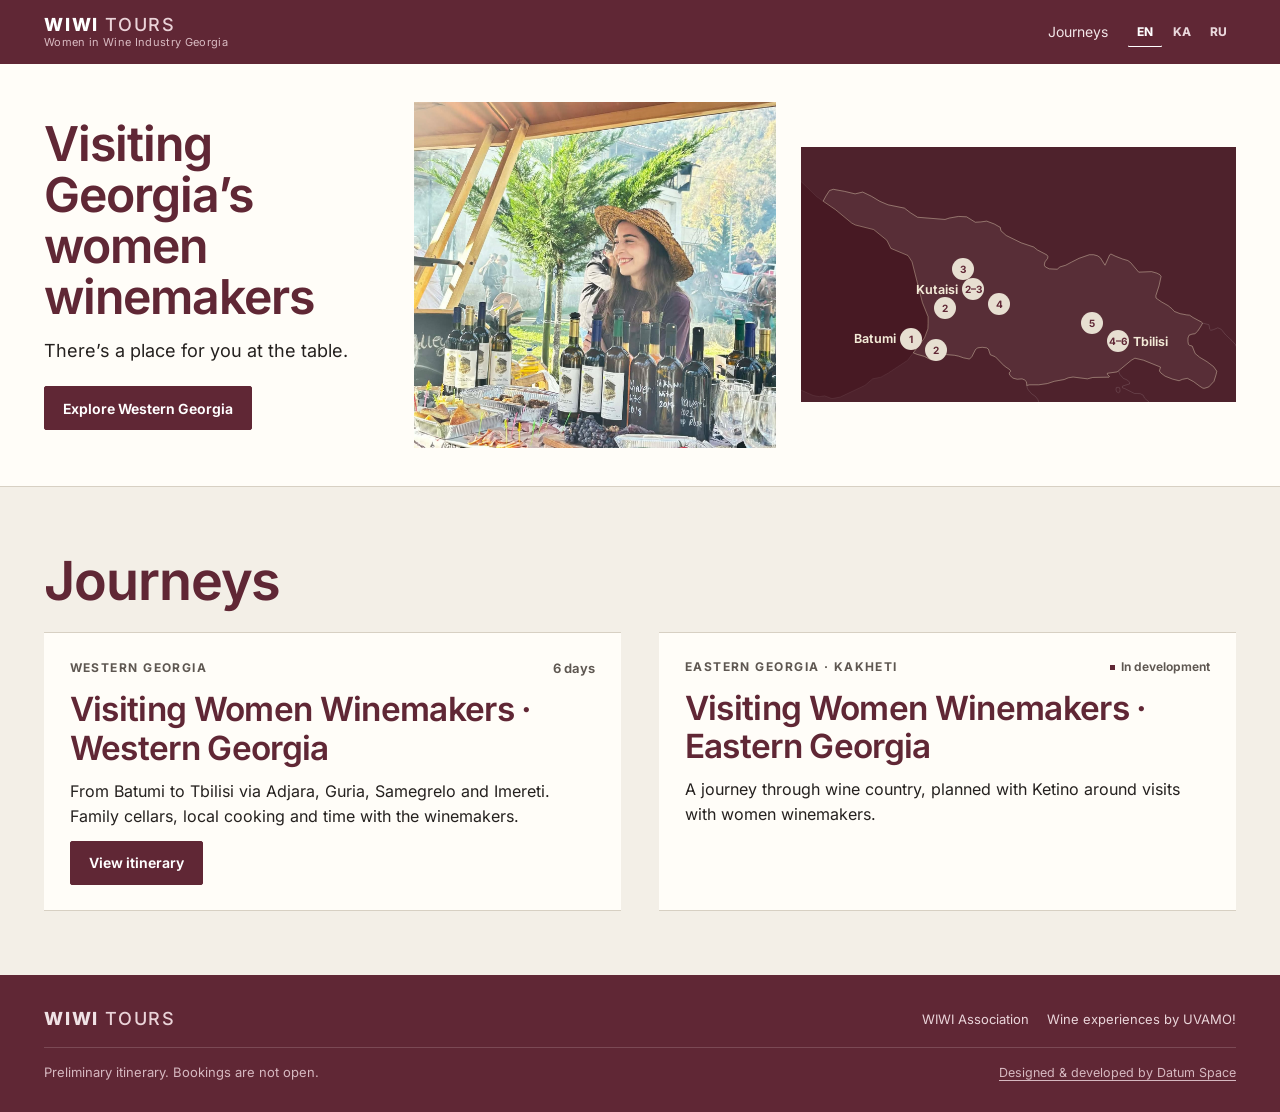
==== commit 51576a60: "Restore compact WIWI Tours layouts - Separate the home portrait and map and balance the journey card" ====
--- a/index.html
+++ b/index.html
@@ -27,20 +27,22 @@
 
     <main id="top">
       <section class="hero">
-        <!-- Overview of the route (approximate stop positions). Each pin opens the tour at that stop. -->
-        <div class="hero-map" role="group" aria-label="Map of approximate stop locations" data-i18n-aria="map.label">
-          <span class="hero-map-frame">
-            <img src="./assets/hero-map.svg" alt="" />
-            <svg class="hero-regions" id="heroRegions" viewBox="0 0 1000 587" aria-hidden="true"></svg>
-            <span id="heroPins"></span>
-            <span class="hero-region-label" id="heroRegionLabel" aria-live="polite" hidden></span>
-          </span>
-        </div>
-        <div class="wrap">
-          <h1 data-i18n="hero.title">Visiting Georgia’s women winemakers</h1>
-          <p class="hero-lead" data-i18n="hero.lead">There’s a place for you at the table.</p>
-          <div class="hero-actions">
-            <a class="btn btn-light" href="?tour=west" data-tour="west" data-i18n="hero.cta">Explore Western Georgia</a>
+        <div class="wrap hero-layout">
+          <div class="hero-copy">
+            <h1 data-i18n="hero.title">Visiting Georgia’s women winemakers</h1>
+            <p class="hero-lead" data-i18n="hero.lead">There’s a place for you at the table.</p>
+            <div class="hero-actions">
+              <a class="btn" href="?tour=west" data-tour="west" data-i18n="hero.cta">Explore Western Georgia</a>
+            </div>
+          </div>
+          <img class="hero-portrait" src="./assets/hosts/chkhavalley-maka.jpg" alt="" />
+          <div class="hero-map" role="group" aria-label="Map of approximate stop locations" data-i18n-aria="map.label">
+            <div class="hero-map-frame">
+              <img src="./assets/hero-map.svg" alt="" />
+              <svg class="hero-regions" id="heroRegions" viewBox="0 0 1000 587" aria-hidden="true"></svg>
+              <span id="heroPins"></span>
+              <span class="hero-region-label" id="heroRegionLabel" aria-live="polite" hidden></span>
+            </div>
           </div>
         </div>
       </section>
@@ -55,11 +57,11 @@
       <section class="route" id="route" aria-labelledby="route-title" hidden>
         <div class="wrap">
           <a class="back-link" href="./" data-home><span data-i18n="route.back">All journeys</span></a>
-          <figure class="route-cover" aria-hidden="true">
-            <img src="./assets/hosts/chkhavalley-table.jpg" alt="" />
-          </figure>
           <div class="route-head">
             <h2 id="route-title"></h2>
+            <figure class="route-cover" aria-hidden="true">
+              <img src="./assets/hosts/chkhavalley-table.jpg" alt="" />
+            </figure>
           </div>
 
           <section class="people" aria-labelledby="people-title">
@@ -124,10 +126,22 @@
           <div>
             <p class="detail-kicker" id="detail-kicker"></p>
             <h3 class="detail-title" id="detail-title"></h3>
+            <div id="detail-identity" hidden></div>
           </div>
+          <div id="detail-logo" hidden></div>
           <button type="button" class="detail-close" id="detail-close" aria-label="Close">×</button>
         </div>
         <div id="detail-body"></div>
+      </div>
+    </dialog>
+
+    <dialog id="profile-photo-view" aria-labelledby="profile-photo-caption">
+      <div class="photo-view-content">
+        <button type="button" class="detail-close" id="profile-photo-close" aria-label="Close">×</button>
+        <figure>
+          <img id="profile-photo-image" alt="" />
+          <figcaption id="profile-photo-caption"></figcaption>
+        </figure>
       </div>
     </dialog>
 
--- a/styles.css
+++ b/styles.css
@@ -134,18 +134,13 @@
 .langs a[aria-current="true"] { color: #fff; box-shadow: inset 0 -1px 0 #fff; }
 
 /* ---------- hero ---------- */
-.hero {
-  position: relative; overflow: hidden; color: #fff; padding: 84px 0 76px;
-  background: #4c202b url("./assets/hosts/chkhavalley-maka.jpg") 76% 45% / cover no-repeat;
-}
-.hero::after { content: ""; position: absolute; inset: 0; pointer-events: none; background: linear-gradient(90deg, rgba(29, 22, 18, 0.8), rgba(29, 22, 18, 0.48) 60%, rgba(29, 22, 18, 0.36)); }
-.hero .wrap { position: relative; z-index: 1; }
-/* Decorative route overview on the right of the hero; fades into the background. */
-.hero-map {
-  position: absolute; inset: 0 0 0 auto; width: 58%; z-index: 2; pointer-events: none; /* only the pins take clicks */ display: flex; align-items: center; justify-content: flex-end;
-  opacity: 0.56;
-}
-.hero-map-frame { position: relative; width: 112%; flex: none; margin-right: -6%; aspect-ratio: 1000 / 587; }
+.hero { padding: 38px 0; background: var(--paper); border-bottom: 1px solid var(--line); }
+.hero-layout { display: grid; grid-template-columns: minmax(0, .95fr) minmax(0, 1fr) minmax(0, 1.2fr); gap: clamp(14px, 2vw, 28px); align-items: center; }
+.hero-copy { min-width: 0; }
+.hero-portrait { width: 100%; height: clamp(230px, 27vw, 365px); object-fit: cover; object-position: 68% 51%; }
+/* An independent clipped panel keeps the map and popovers off the portrait. */
+.hero-map { min-width: 0; overflow: clip; background: var(--deep-2); }
+.hero-map-frame { position: relative; width: 100%; aspect-ratio: 1000 / 587; }
 .hero-map-frame img { width: 100%; height: 100%; display: block; }
 /* Regions of the route: invisible until a pin or the region itself is hovered or focused. */
 .hero-regions { position: absolute; inset: 0; width: 100%; height: 100%; overflow: visible; }
@@ -153,7 +148,11 @@
 .hero-regions path.is-region { fill: rgba(246, 196, 208, 0.3); stroke: rgba(250, 214, 222, 0.9); }
 .hero-pin.is-region .pin-dot { background: var(--paper); transform: scale(1.18); }
 .hero-region-label { position: absolute; z-index: 4; transform: translate(-50%, -50%); padding: 5px 11px; border-radius: 1px; background: rgba(71, 25, 35, 0.9); color: #fbe1e7; font-size: 12.5px; font-weight: 650; letter-spacing: 0.01em; white-space: nowrap; pointer-events: none; }
-.hero-pin { position: absolute; transform: translate(-50%, -50%); display: flex; align-items: center; gap: 6px; padding: 6px; border: 0; background: none; cursor: pointer; pointer-events: auto; border-radius: 50%; }
+.hero-pin { position: absolute; transform: translate(-50%, -50%); display: flex; align-items: center; padding: 2px; border: 0; background: none; cursor: pointer; pointer-events: auto; border-radius: 50%; }
+/* Separate the three nearest pairs on the overview at its narrower scale. */
+.hero-pin:is([data-hero-place="batumi"], [data-hero-place="kutaisi"], [data-hero-place="mtskheta"]) { margin-left: -10px; margin-top: -4px; }
+.hero-pin:is([data-hero-place="chkhavalley"], [data-hero-place="obcha"], [data-hero-place="tbilisi"]) { margin-left: 10px; margin-top: 4px; }
+.hero-pin[data-hero-place="argvani"] { margin-top: -15px; }
 .hero-pin .pin-dot { transition: transform 0.15s, box-shadow 0.15s; }
 .hero-pin:hover .pin-dot, .hero-pin:focus-visible .pin-dot { transform: scale(1.25); }
 .hero-pin:hover, .hero-pin:focus-visible { z-index: 3; }
@@ -161,10 +160,10 @@
 .hero-pin:hover .hero-pin-label, .hero-pin:focus-visible .hero-pin-label { opacity: 1; }
 .hero-pin:hover .hero-pin-label:not(.is-shown), .hero-pin:focus-visible .hero-pin-label:not(.is-shown) { padding: 3px 8px; border-radius: 1px; background: rgba(71, 25, 35, 0.92); }
 .hero-pin .pin-dot { width: 22px; height: 22px; font-size: 10px; background: var(--sand); color: var(--deep); border: 0; }
-.hero-pin-label.is-left { left: auto; right: 34px; }
-.hero-pin-label { position: absolute; left: 34px; pointer-events: none; white-space: nowrap; font-size: 12.5px; font-weight: 650; letter-spacing: 0.02em; color: #f3ead7; text-shadow: 0 1px 6px rgba(0, 0, 0, 0.45); }
-.hero h1 { font: 610 clamp(36px, 5.2vw, 66px)/1.04 var(--serif); max-width: 16ch; margin-bottom: 20px; text-wrap: balance; }
-.hero-lead { max-width: 42ch; font-size: 19px; color: var(--paper); margin: 0 0 26px; }
+.hero-pin-label.is-left { left: auto; right: 28px; }
+.hero-pin-label { position: absolute; left: 28px; pointer-events: none; white-space: nowrap; font-size: 12.5px; font-weight: 650; color: #f3ead7; }
+.hero h1 { font: 620 clamp(32px, 3.75vw, 54px)/1.06 var(--serif); color: var(--deep); margin-bottom: 14px; text-wrap: balance; }
+.hero-lead { max-width: 42ch; font-size: 18px; color: var(--ink); margin: 0 0 22px; }
 .hero-actions { display: flex; flex-wrap: wrap; gap: 10px; }
 
 /* ---------- sections ---------- */
@@ -172,11 +171,10 @@
 .section h2, .route h2 { font: 620 clamp(30px, 4.2vw, 56px)/1.1 var(--serif); margin-bottom: 14px; color: var(--deep); }
 
 /* ---------- tour cards ---------- */
-.tour-grid { display: grid; grid-template-columns: minmax(0, 1.5fr) minmax(0, 1fr); gap: clamp(26px, 5vw, 72px); margin-top: 30px; align-items: start; }
-.tour { display: flex; flex-direction: column; min-width: 0; border-top: 1px solid var(--line); }
-.tour-art { height: clamp(190px, 22vw, 310px); background: var(--sand) url("./assets/hosts/chkhavalley-table.jpg") center 78% / cover no-repeat; }
-.tour-body { padding: 20px 0 4px; display: flex; flex-direction: column; gap: 12px; }
-.tour-body > .btn { align-self: flex-start; margin-top: 6px; }
+.tour-grid { display: grid; grid-template-columns: repeat(2, minmax(0, 1fr)); gap: clamp(20px, 3vw, 40px); margin-top: 22px; }
+.tour { display: flex; min-width: 0; border-block: 1px solid var(--line); background: var(--paper); }
+.tour-body { width: 100%; padding: clamp(16px, 2vw, 26px); display: flex; flex-direction: column; gap: 12px; }
+.tour-body > .btn { align-self: flex-start; margin-top: auto; }
 .tour-top { display: flex; flex-wrap: wrap; align-items: center; justify-content: space-between; gap: 8px; }
 .tour-region { font-size: 12px; font-weight: 700; letter-spacing: 0.12em; text-transform: uppercase; color: var(--muted); }
 .tour-duration { color: var(--muted); font-size: 13px; font-weight: 650; }
@@ -190,11 +188,11 @@
 /* ---------- route ---------- */
 .back-link { display: inline-flex; align-items: center; gap: 6px; margin-bottom: 18px; font-size: 14px; font-weight: 650; color: var(--deep); text-decoration: none; }
 .back-link:hover { text-decoration: underline; text-underline-offset: 3px; }
-.route { padding: 40px 0 64px; background: var(--paper); border-top: 1px solid var(--line); border-bottom: 1px solid var(--line); }
-.route-cover { margin: 0 0 32px; height: clamp(220px, 32vw, 390px); overflow: hidden; border-radius: 1px; background: var(--sand); }
+.route { padding: 24px 0 58px; background: var(--paper); border-top: 1px solid var(--line); border-bottom: 1px solid var(--line); }
+.route-cover { margin: 0; height: 148px; overflow: hidden; background: var(--sand); }
 .route-cover img { width: 100%; height: 100%; object-fit: cover; object-position: center 76%; }
-.route-head { margin-bottom: 32px; }
-.route-head #route-title { width: 100%; max-width: none; text-wrap: balance; }
+.route-head { display: grid; grid-template-columns: minmax(0, 1.65fr) minmax(0, 1fr); align-items: center; gap: 24px; margin-bottom: 24px; }
+.route-head #route-title { margin: 0; font-size: clamp(29px, 3.3vw, 46px); text-wrap: balance; }
 .clavelo-preview { display: flex; flex-wrap: wrap; align-items: center; justify-content: space-between; gap: 12px 20px; margin-top: 30px; padding: 18px 0; border-block: 1px solid var(--line); width: 100%; }
 .clavelo-preview > div { flex: 1 1 260px; display: grid; gap: 6px; }
 .clavelo-preview p { margin: 0; color: var(--ink); }
@@ -316,37 +314,42 @@
 .popup button:hover { text-decoration: underline; }
 
 /* people */
-.people { margin: 0 0 46px; padding: 34px 0 40px; border-top: 1px solid var(--line); border-bottom: 1px solid var(--line); }
-.people h3 { font: 620 clamp(26px, 3.6vw, 44px)/1.14 var(--serif); margin-bottom: 28px; color: var(--deep); }
-.people-grid { display: grid; grid-template-columns: repeat(2, minmax(0, 1fr)); gap: 26px clamp(24px, 4vw, 54px); align-items: start; }
-.profile-card { min-width: 0; display: grid; grid-template-columns: minmax(0, 1fr); gap: 18px; padding: 22px 0 0; border-top: 1px solid var(--line); }
-.profile-feature { grid-column: 1 / -1; grid-template-columns: minmax(0, 1.2fr) minmax(0, 1fr); gap: clamp(22px, 4vw, 54px); align-items: center; padding-bottom: 18px; }
-.profile-media { min-width: 0; display: grid; align-self: start; gap: 6px; }
-.profile-media-composite { grid-template-columns: minmax(0, 2fr) minmax(0, 1fr); grid-template-rows: 1fr auto; }
-.profile-media-composite .profile-primary { grid-row: 1 / span 2; min-width: 0; }
-.profile-media-composite .profile-support { grid-column: 2; }
-.profile-portrait { width: 100%; height: 100%; min-height: 220px; object-fit: cover; }
-.profile-logo { padding: 6px; display: grid; place-items: center; background: var(--paper); }
-.profile-logo img { max-height: 64px; max-width: 100%; object-fit: contain; }
-.profile-support { display: grid; grid-template-columns: repeat(2, minmax(0, 1fr)); gap: 1px; }
-.profile-support:has(figure:only-child) { grid-template-columns: 1fr; }
-.profile-support figure { position: relative; margin: 0; aspect-ratio: 4 / 3; overflow: hidden; }
-.profile-support-wine { max-width: 200px; }
-.profile-support img { width: 100%; height: 100%; object-fit: cover; }
-.profile-support-atmosphere img { object-position: center 78%; }
-.profile-support figcaption { position: absolute; left: 0; bottom: 0; padding: 3px 6px; background: var(--paper); color: var(--ink); font-size: 11px; }
-.profile-copy { min-width: 0; display: flex; flex-direction: column; align-items: flex-start; gap: 9px; }
-.profile-location { margin: 0; color: var(--muted); font-size: 12px; font-weight: 700; letter-spacing: 0.04em; text-transform: uppercase; }
-.profile-copy h4 { font: 620 clamp(24px, 2.8vw, 34px)/1.15 var(--serif); color: var(--deep); }
-.profile-copy h4 a { text-decoration-thickness: 1px; text-underline-offset: 4px; }
-.profile-name { margin: 0; color: var(--ink); font-size: 15px; font-weight: 650; }
-.profile-story { margin: 2px 0 0; max-width: 56ch; color: var(--ink); font-size: 16px; }
-.profile-wines { margin: 2px 0 0; font-size: 14px; color: var(--ink); }
-.profile-wines span { margin-inline-end: 8px; font-size: 12px; font-weight: 700; }
-.profile-links { display: flex; flex-wrap: wrap; gap: 5px 13px; padding-top: 4px; }
+.people { margin: 0 0 20px; padding: 0 0 16px; border-bottom: 1px solid var(--line); }
+.people h3 { font: 620 clamp(21px, 2vw, 28px)/1.2 var(--serif); margin-bottom: 12px; color: var(--deep); }
+.people-grid { display: grid; grid-template-columns: repeat(4, minmax(0, 1fr)); gap: 8px 16px; }
+.profile-card {
+  display: flex; flex-direction: column; align-items: flex-start; gap: 3px;
+  min-width: 0; min-height: 108px; padding: 10px 8px;
+  border: 0; border-top: 1px solid var(--line); background: transparent;
+  text-align: left; overflow-wrap: anywhere;
+}
+.profile-card:hover { background: var(--cream); }
+.profile-card-logo { width: auto; max-width: 100%; height: 32px; object-fit: contain; object-position: left; }
+.profile-card-title { font-size: 15px; line-height: 1.24; color: var(--deep); }
+.profile-card-name { font-size: 13px; line-height: 1.35; }
+.profile-card-location { font-size: 12px; line-height: 1.35; color: var(--muted); }
+.profile-card-open { margin-top: auto; padding-top: 4px; font-size: 12px; color: var(--deep); text-underline-offset: 3px; }
+.profile-card:hover .profile-card-open, .profile-card:focus-visible .profile-card-open { text-decoration: underline; }
+
+.profile-host { margin: 5px 0 0; font-size: 16px; font-weight: 650; }
+.profile-location, .profile-role { margin: 2px 0 0; color: var(--muted); font-size: 13px; }
+.profile-portrait { width: 100%; height: clamp(216px, 54vh, 355px); object-fit: cover; object-position: 66% 51%; }
+.profile-portrait-slot { margin: 0; padding: 11px 14px; background: var(--cream); color: var(--muted); font-size: 13px; }
+.profile-story { max-width: 60ch; }
+.profile-wines { margin: 0; font-size: 14px; }
+.profile-wines strong { margin-inline-end: 6px; }
+.profile-gallery { display: grid; grid-template-columns: repeat(3, minmax(0, 1fr)); gap: 8px; }
+.profile-gallery-slot, .profile-gallery-photo { min-width: 0; aspect-ratio: 4 / 3; }
+.profile-gallery-slot {
+  display: grid; place-items: center; padding: 4px; background: var(--cream);
+  color: var(--muted); text-align: center; font-size: 12px; overflow-wrap: anywhere;
+}
+.profile-gallery-photo { display: block; position: relative; padding: 0; border: 0; background: var(--cream); cursor: zoom-in; }
+.profile-gallery-photo img { width: 100%; height: 100%; object-fit: cover; }
+.profile-gallery-photo .icon { position: absolute; right: 0; bottom: 0; width: 23px; height: 23px; padding: 3px; background: var(--paper); }
+.profile-gallery-atmosphere img { object-position: center 78%; }
+.profile-links { display: flex; flex-wrap: wrap; gap: 5px 13px; padding-top: 10px; border-top: 1px solid var(--line); }
 .profile-links a { color: var(--ink); font-size: 13px; font-weight: 600; text-underline-offset: 3px; }
-.profile-open { min-height: 36px; padding: 4px 0; border: 0; background: transparent; color: var(--deep); font-size: 14px; font-weight: 700; text-decoration: underline; text-underline-offset: 3px; }
-.profile-open:hover { color: var(--deep-2); }
 /* footer */
 
 .footer { background: var(--deep); color: #f0e2e5; padding: 30px 0; }
@@ -364,15 +367,23 @@
 .footer p { margin: 0; font-size: 13px; color: #d6b8c0; }
 
 /* dialog */
-#detail { width: min(680px, calc(100vw - 24px)); max-height: calc(100dvh - 24px); padding: 0; border: 0; border-radius: 1px; background: #fff; color: var(--ink); }
+#detail { width: min(700px, calc(100vw - 24px)); max-height: calc(100dvh - 24px); padding: 0; border: 0; border-radius: 1px; background: var(--paper); color: var(--ink); overscroll-behavior: contain; }
 #detail::backdrop { background: rgba(28, 22, 19, 0.55); }
-.detail { padding: 22px; display: grid; gap: 12px; }
-.detail-head { display: flex; align-items: flex-start; justify-content: space-between; gap: 12px; }
+.detail { display: grid; }
+.detail-head {
+  position: sticky; top: 0; z-index: 1; display: flex; align-items: flex-start;
+  gap: 12px; padding: 18px 22px 12px; background: var(--paper); border-bottom: 1px solid var(--line);
+}
+.detail-head > :first-child { flex: 1; min-width: 0; }
+.detail-head h3 { overflow-wrap: anywhere; }
+.detail-title a { text-decoration-thickness: 1px; text-underline-offset: 4px; }
+#detail-logo { flex: 0 0 85px; display: grid; place-items: center; align-self: center; }
+#detail-logo img { width: auto; max-height: 52px; object-fit: contain; }
 .detail-kicker { margin: 0 0 4px; font-size: 12px; font-weight: 700; letter-spacing: 0.1em; text-transform: uppercase; color: var(--muted); }
 .detail-title { font: 620 28px/1.15 var(--serif); color: var(--deep); }
 .detail-close { flex: none; width: 40px; height: 40px; border-radius: 2px; border: 0; background: #f0ece4; font-size: 24px; line-height: 1; }
 .detail-close:hover { background: #e6e0d4; }
-#detail-body { display: grid; gap: 12px; }
+#detail-body { display: grid; gap: 12px; padding: 14px 22px 22px; }
 .detail-photo { margin: 0; }
 .detail-photo img { width: 100%; max-height: 260px; object-fit: cover; border-radius: 1px; }
 .detail-row { display: flex; flex-wrap: wrap; align-items: center; gap: 8px; font-size: 14px; }
@@ -382,6 +393,17 @@
 .detail-sub { font-size: 12px; font-weight: 700; letter-spacing: 0.08em; text-transform: uppercase; color: var(--muted); }
 .detail-list { list-style: none; margin: -4px 0 0; padding: 0; display: grid; gap: 2px; }
 .detail-list .link-btn { font-size: 14px; }
+
+#profile-photo-view {
+  width: min(960px, calc(100vw - 20px)); max-height: calc(100dvh - 20px);
+  padding: 0; border: 0; background: var(--paper); color: var(--ink);
+}
+#profile-photo-view::backdrop { background: rgba(28, 22, 19, 0.72); }
+.photo-view-content { padding: 8px 12px 12px; }
+.photo-view-content > button { display: block; margin: 0 0 6px auto; }
+.photo-view-content figure { margin: 0; text-align: center; }
+.photo-view-content img { width: 100%; max-height: calc(100dvh - 150px); object-fit: contain; }
+.photo-view-content figcaption { margin-top: 8px; font-size: 14px; }
 
 /* ---------- Georgian typography ----------
    Mkhedruli has no capitals: uppercase would switch labels to Mtavruli, which
@@ -398,7 +420,7 @@
 :lang(ka) .detail-sub { text-transform: none; letter-spacing: 0.01em; }
 :lang(ka) h1, :lang(ka) h2, :lang(ka) h3, :lang(ka) h4,
 :lang(ka) .day-title, :lang(ka) .popup strong { overflow-wrap: break-word; }
-:lang(ka) .hero h1 { max-width: 20ch; font-size: clamp(32px, 4.6vw, 58px); line-height: 1.15; }
+:lang(ka) .hero h1 { line-height: 1.15; }
 :lang(ka) .section h2, :lang(ka) .route h2 { line-height: 1.25; }
 :lang(ka) body, :lang(ka) .activity-summary, :lang(ka) .detail-text { line-height: 1.6; }
 :lang(ka) .status { white-space: normal; text-align: left; }
@@ -409,12 +431,12 @@
 
 /* ---------- responsive ---------- */
 @media (max-width: 1199px) {
-  .hero-map { width: 50%; }
   .hero-pin-label { display: none; }
 }
 @media (max-width: 999px) {
   .topnav { display: none; }
   .hero-map { display: none; }
+  .hero-layout { grid-template-columns: repeat(2, minmax(0, 1fr)); }
   .langs { margin-left: auto; }
   .route-grid { grid-template-columns: 1fr; }
   .view-switch {
@@ -431,9 +453,8 @@
   .activity { scroll-margin-top: calc(var(--topbar) + 72px); }
 }
 @media (max-width: 700px) {
-  .tour-grid { grid-template-columns: 1fr; }
-  .people-grid { grid-template-columns: 1fr; }
-  .profile-feature { grid-template-columns: minmax(0, 1fr); }
+  .tour-grid { grid-template-columns: 1fr; grid-auto-rows: 1fr; }
+  .people-grid { grid-template-columns: repeat(2, minmax(0, 1fr)); gap: 5px 10px; }
 }
 @media (max-width: 560px) {
   :root { --topbar: 58px; }
@@ -441,16 +462,26 @@
   .brand-mark { font-size: 16px; }
   .brand-sub { display: none; }
   .langs { margin-left: auto; }
-  .hero { padding: 56px 0 52px; }
-  .hero-lead { font-size: 16px; }
-  .section, .route { padding: 44px 0; }
-  .tour-art { height: 190px; }
-  .tour-body { padding-block: 16px 4px; }
-  .route-cover { height: 220px; margin-bottom: 24px; }
-  .route-cover img { object-position: center 76%; }
-  .people { padding: 28px 0 32px; }
-  .profile-copy h4 { font-size: 22px; }
-  .profile-portrait { min-height: 190px; max-height: 290px; }
+  .hero { padding: 24px 0; }
+  .hero-layout { grid-template-columns: minmax(0, 1.3fr) minmax(0, 1fr); gap: 12px; }
+  .hero h1 { font-size: clamp(24px, 6vw, 32px); margin-bottom: 10px; overflow-wrap: anywhere; }
+  .hero-lead { font-size: 14px; margin-bottom: 12px; }
+  .hero-portrait { height: clamp(170px, 56vw, 235px); object-position: 73% 51%; }
+  .hero-actions .btn { min-width: 0; padding-inline: 9px; font-size: 13px; }
+  .section { padding: 33px 0; }
+  .route { padding: 14px 0 36px; }
+  .back-link { margin-bottom: 10px; }
+  .route-head { grid-template-columns: 1fr; gap: 10px; margin-bottom: 16px; }
+  .route-head #route-title { font-size: clamp(24px, 6vw, 30px); text-wrap: initial; }
+  .route-cover { height: 86px; }
+  .people { margin-bottom: 12px; padding-bottom: 8px; }
+  .people h3 { margin-bottom: 7px; }
+  .profile-card { padding: 7px 5px; min-height: 82px; }
+  .profile-card-title { font-size: 14px; }
+  .profile-card-logo { height: 27px; }
+  .profile-portrait { height: 230px; }
+  .profile-gallery { gap: 4px; }
+  .profile-gallery-slot { font-size: 11px; }
   .day-toggle { padding: 15px 12px; gap: 10px; }
   .day-title { font-size: 18px; }
   .day-body { padding: 0 12px 6px; }
@@ -459,12 +490,15 @@
   .activity { grid-template-columns: 34px minmax(0, 1fr); gap: 10px; padding: 15px 0; }
   .activity-tile { width: 34px; min-height: 34px; }
   .activity-tile .icon { width: 19px; height: 19px; }
-  .detail { padding: 18px; }
-  .detail-title { font-size: 24px; }
+  .detail-head { padding: 12px 12px 9px; gap: 7px; }
+  #detail-body { padding: 10px 12px 16px; }
+  #detail-logo { flex-basis: 47px; }
+  #detail-logo img { max-height: 38px; }
+  .detail-title { font-size: 22px; }
+  .detail-close { width: 36px; height: 36px; }
 }
 @media (max-width: 360px) {
   .langs a { min-width: 30px; padding: 0 4px; }
-  :lang(ka) .hero h1 { font-size: 29px; }
   .day-num { padding: 5px 7px; font-size: 11px; }
   .facts div,
   :lang(ka) .facts div,
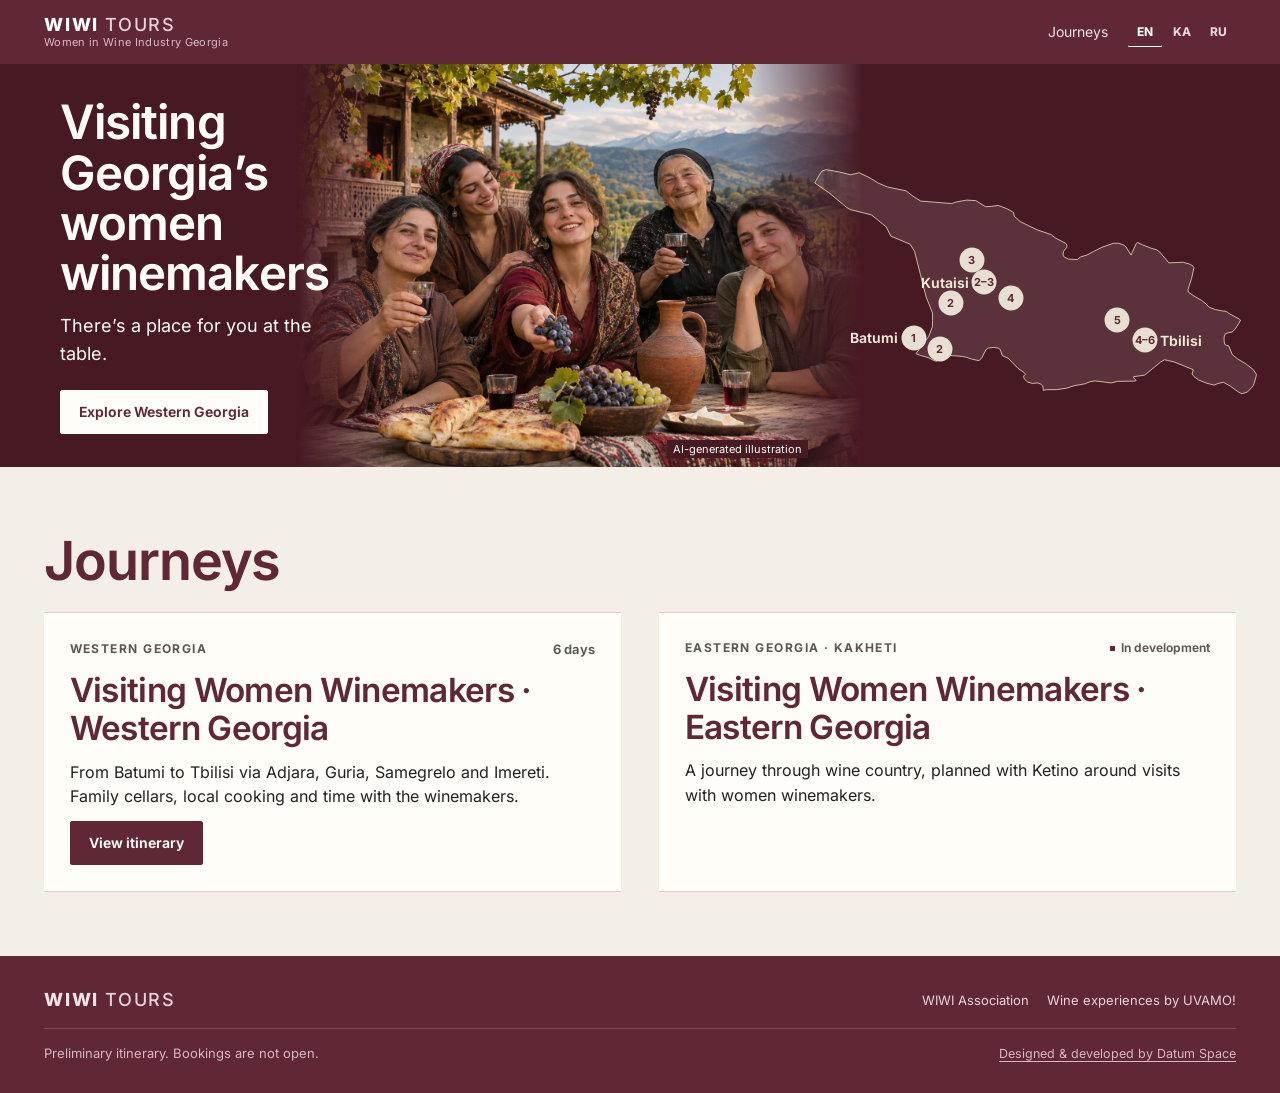
==== commit 98d1e559: "Refine WIWI hero and winery profiles - Blend a Georgian hospitality illustration into the larger her" ====
--- a/index.html
+++ b/index.html
@@ -32,10 +32,13 @@
             <h1 data-i18n="hero.title">Visiting Georgia’s women winemakers</h1>
             <p class="hero-lead" data-i18n="hero.lead">There’s a place for you at the table.</p>
             <div class="hero-actions">
-              <a class="btn" href="?tour=west" data-tour="west" data-i18n="hero.cta">Explore Western Georgia</a>
+              <a class="btn btn-light" href="?tour=west" data-tour="west" data-i18n="hero.cta">Explore Western Georgia</a>
             </div>
           </div>
-          <img class="hero-portrait" src="./assets/hosts/chkhavalley-maka.jpg" alt="" />
+          <figure class="hero-visual">
+            <img src="./assets/hero-georgian-table.webp" width="1536" height="1024" alt="" fetchpriority="high" />
+            <figcaption data-i18n="hero.illustration">AI-generated illustration</figcaption>
+          </figure>
           <div class="hero-map" role="group" aria-label="Map of approximate stop locations" data-i18n-aria="map.label">
             <div class="hero-map-frame">
               <img src="./assets/hero-map.svg" alt="" />
--- a/styles.css
+++ b/styles.css
@@ -134,12 +134,25 @@
 .langs a[aria-current="true"] { color: #fff; box-shadow: inset 0 -1px 0 #fff; }
 
 /* ---------- hero ---------- */
-.hero { padding: 38px 0; background: var(--paper); border-bottom: 1px solid var(--line); }
-.hero-layout { display: grid; grid-template-columns: minmax(0, .95fr) minmax(0, 1fr) minmax(0, 1.2fr); gap: clamp(14px, 2vw, 28px); align-items: center; }
-.hero-copy { min-width: 0; }
-.hero-portrait { width: 100%; height: clamp(230px, 27vw, 365px); object-fit: cover; object-position: 68% 51%; }
-/* An independent clipped panel keeps the map and popovers off the portrait. */
-.hero-map { min-width: 0; overflow: clip; background: var(--deep-2); }
+.hero { overflow: clip; color: var(--paper); background: var(--deep-2); }
+.hero-layout {
+  display: grid; grid-template-columns: minmax(0, .94fr) minmax(0, 1.47fr) minmax(0, 1.42fr);
+  align-items: center; max-width: 1520px; min-height: clamp(350px, 31.5vw, 475px);
+  padding-inline: clamp(24px, 4.7vw, 76px) clamp(18px, 2.5vw, 40px);
+}
+.hero-copy { position: relative; z-index: 1; min-width: 0; padding-block: 32px; }
+.hero-visual { position: relative; align-self: stretch; min-width: 0; margin: 0; }
+/* The illustration bleeds into the shared background outside its central group of faces. */
+.hero-visual img {
+  position: absolute; inset: 0 -55px; width: calc(100% + 110px); height: 100%; max-width: none;
+  object-fit: cover; object-position: center 54%;
+  mask-image: linear-gradient(to right, transparent, #000 18%, #000 79%, transparent);
+}
+.hero-visual figcaption {
+  position: absolute; right: 0; bottom: 9px; padding: 2px 6px;
+  background: var(--deep-2); font-size: 11px; line-height: 1.3; text-align: right;
+}
+.hero-map { position: relative; z-index: 1; min-width: 0; width: calc(100% + 48px); margin-inline: -18px -30px; overflow: clip; }
 .hero-map-frame { position: relative; width: 100%; aspect-ratio: 1000 / 587; }
 .hero-map-frame img { width: 100%; height: 100%; display: block; }
 /* Regions of the route: invisible until a pin or the region itself is hovered or focused. */
@@ -159,11 +172,11 @@
 .hero-pin-label:not(.is-shown) { opacity: 0; transition: opacity 0.15s; }
 .hero-pin:hover .hero-pin-label, .hero-pin:focus-visible .hero-pin-label { opacity: 1; }
 .hero-pin:hover .hero-pin-label:not(.is-shown), .hero-pin:focus-visible .hero-pin-label:not(.is-shown) { padding: 3px 8px; border-radius: 1px; background: rgba(71, 25, 35, 0.92); }
-.hero-pin .pin-dot { width: 22px; height: 22px; font-size: 10px; background: var(--sand); color: var(--deep); border: 0; }
-.hero-pin-label.is-left { left: auto; right: 28px; }
-.hero-pin-label { position: absolute; left: 28px; pointer-events: none; white-space: nowrap; font-size: 12.5px; font-weight: 650; color: #f3ead7; }
-.hero h1 { font: 620 clamp(32px, 3.75vw, 54px)/1.06 var(--serif); color: var(--deep); margin-bottom: 14px; text-wrap: balance; }
-.hero-lead { max-width: 42ch; font-size: 18px; color: var(--ink); margin: 0 0 22px; }
+.hero-pin .pin-dot { width: 25px; height: 25px; font-size: 11px; background: var(--sand); color: var(--deep); border: 0; }
+.hero-pin-label.is-left { left: auto; right: 30px; }
+.hero-pin-label { position: absolute; left: 30px; pointer-events: none; white-space: nowrap; font-size: 14px; font-weight: 650; color: #f3ead7; }
+.hero h1 { font: 620 clamp(32px, 3.7vw, 54px)/1.06 var(--serif); margin-bottom: 14px; text-wrap: balance; }
+.hero-lead { max-width: 42ch; font-size: 18px; margin: 0 0 22px; }
 .hero-actions { display: flex; flex-wrap: wrap; gap: 10px; }
 
 /* ---------- sections ---------- */
@@ -316,20 +329,26 @@
 /* people */
 .people { margin: 0 0 20px; padding: 0 0 16px; border-bottom: 1px solid var(--line); }
 .people h3 { font: 620 clamp(21px, 2vw, 28px)/1.2 var(--serif); margin-bottom: 12px; color: var(--deep); }
-.people-grid { display: grid; grid-template-columns: repeat(4, minmax(0, 1fr)); gap: 8px 16px; }
+.people-grid { display: grid; grid-template-columns: repeat(3, minmax(0, 1fr)); gap: 12px 18px; }
 .profile-card {
-  display: flex; flex-direction: column; align-items: flex-start; gap: 3px;
-  min-width: 0; min-height: 108px; padding: 10px 8px;
+  display: grid; grid-template-columns: minmax(0, 1fr) 100px; align-items: start; gap: 14px;
+  min-width: 0; padding: 12px 8px;
   border: 0; border-top: 1px solid var(--line); background: transparent;
   text-align: left; overflow-wrap: anywhere;
 }
 .profile-card:hover { background: var(--cream); }
-.profile-card-logo { width: auto; max-width: 100%; height: 32px; object-fit: contain; object-position: left; }
-.profile-card-title { font-size: 15px; line-height: 1.24; color: var(--deep); }
-.profile-card-name { font-size: 13px; line-height: 1.35; }
+.profile-card-copy { display: flex; flex-direction: column; align-self: stretch; min-width: 0; gap: 4px; }
+.profile-card-logo {
+  display: grid; place-items: center; aspect-ratio: 1; padding: 6px; background: var(--cream);
+  text-align: center; font-size: 11px; line-height: 1.3; color: var(--muted);
+}
+.profile-card-logo img { width: 100%; height: 100%; object-fit: contain; }
+.profile-card-title { font-size: 17px; line-height: 1.24; color: var(--deep); }
+.profile-card-name { font-size: 13px; font-weight: 650; line-height: 1.35; }
 .profile-card-location { font-size: 12px; line-height: 1.35; color: var(--muted); }
-.profile-card-open { margin-top: auto; padding-top: 4px; font-size: 12px; color: var(--deep); text-underline-offset: 3px; }
-.profile-card:hover .profile-card-open, .profile-card:focus-visible .profile-card-open { text-decoration: underline; }
+.profile-card-summary { margin-block: 3px 4px; font-size: 13px; line-height: 1.45; }
+.profile-card-open { margin-top: auto; padding-top: 4px; font-size: 13px; color: var(--deep); text-decoration: underline; text-underline-offset: 3px; }
+.profile-card:hover .profile-card-open, .profile-card:focus-visible .profile-card-open { text-decoration-thickness: 2px; }
 
 .profile-host { margin: 5px 0 0; font-size: 16px; font-weight: 650; }
 .profile-location, .profile-role { margin: 2px 0 0; color: var(--muted); font-size: 13px; }
@@ -348,8 +367,11 @@
 .profile-gallery-photo img { width: 100%; height: 100%; object-fit: cover; }
 .profile-gallery-photo .icon { position: absolute; right: 0; bottom: 0; width: 23px; height: 23px; padding: 3px; background: var(--paper); }
 .profile-gallery-atmosphere img { object-position: center 78%; }
-.profile-links { display: flex; flex-wrap: wrap; gap: 5px 13px; padding-top: 10px; border-top: 1px solid var(--line); }
-.profile-links a { color: var(--ink); font-size: 13px; font-weight: 600; text-underline-offset: 3px; }
+.profile-links { display: flex; flex-wrap: wrap; align-items: center; gap: 4px 7px; padding-top: 4px; border-top: 1px solid var(--line); }
+.profile-links a { display: inline-flex; align-items: center; min-height: 44px; color: var(--deep); font-size: 13px; font-weight: 600; text-underline-offset: 3px; }
+.profile-link-icon { justify-content: center; width: 44px; }
+.profile-link-icon .icon { width: 24px; height: 24px; }
+.profile-link-icon:hover { color: var(--deep-2); }
 /* footer */
 
 .footer { background: var(--deep); color: #f0e2e5; padding: 30px 0; }
@@ -377,8 +399,8 @@
 .detail-head > :first-child { flex: 1; min-width: 0; }
 .detail-head h3 { overflow-wrap: anywhere; }
 .detail-title a { text-decoration-thickness: 1px; text-underline-offset: 4px; }
-#detail-logo { flex: 0 0 85px; display: grid; place-items: center; align-self: center; }
-#detail-logo img { width: auto; max-height: 52px; object-fit: contain; }
+#detail-logo { flex: 0 0 116px; aspect-ratio: 1; display: grid; place-items: center; align-self: center; }
+#detail-logo img { width: 100%; height: 100%; object-fit: contain; }
 .detail-kicker { margin: 0 0 4px; font-size: 12px; font-weight: 700; letter-spacing: 0.1em; text-transform: uppercase; color: var(--muted); }
 .detail-title { font: 620 28px/1.15 var(--serif); color: var(--deep); }
 .detail-close { flex: none; width: 40px; height: 40px; border-radius: 2px; border: 0; background: #f0ece4; font-size: 24px; line-height: 1; }
@@ -420,7 +442,7 @@
 :lang(ka) .detail-sub { text-transform: none; letter-spacing: 0.01em; }
 :lang(ka) h1, :lang(ka) h2, :lang(ka) h3, :lang(ka) h4,
 :lang(ka) .day-title, :lang(ka) .popup strong { overflow-wrap: break-word; }
-:lang(ka) .hero h1 { line-height: 1.15; }
+:lang(ka) .hero h1 { font-size: clamp(27px, 2.88vw, 45px); line-height: 1.15; overflow-wrap: normal; }
 :lang(ka) .section h2, :lang(ka) .route h2 { line-height: 1.25; }
 :lang(ka) body, :lang(ka) .activity-summary, :lang(ka) .detail-text { line-height: 1.6; }
 :lang(ka) .status { white-space: normal; text-align: left; }
@@ -437,6 +459,7 @@
   .topnav { display: none; }
   .hero-map { display: none; }
   .hero-layout { grid-template-columns: repeat(2, minmax(0, 1fr)); }
+  .people-grid { grid-template-columns: repeat(2, minmax(0, 1fr)); }
   .langs { margin-left: auto; }
   .route-grid { grid-template-columns: 1fr; }
   .view-switch {
@@ -454,7 +477,7 @@
 }
 @media (max-width: 700px) {
   .tour-grid { grid-template-columns: 1fr; grid-auto-rows: 1fr; }
-  .people-grid { grid-template-columns: repeat(2, minmax(0, 1fr)); gap: 5px 10px; }
+  .people-grid { grid-template-columns: 1fr; gap: 5px; }
 }
 @media (max-width: 560px) {
   :root { --topbar: 58px; }
@@ -462,11 +485,16 @@
   .brand-mark { font-size: 16px; }
   .brand-sub { display: none; }
   .langs { margin-left: auto; }
-  .hero { padding: 24px 0; }
-  .hero-layout { grid-template-columns: minmax(0, 1.3fr) minmax(0, 1fr); gap: 12px; }
+  .hero-layout { grid-template-columns: minmax(0, 1.05fr) minmax(0, 1fr); min-height: 225px; }
+  .hero-copy { padding-block: 20px; }
   .hero h1 { font-size: clamp(24px, 6vw, 32px); margin-bottom: 10px; overflow-wrap: anywhere; }
+  :lang(ka) .hero h1 { font-size: clamp(18px, 5.55vw, 23px); }
   .hero-lead { font-size: 14px; margin-bottom: 12px; }
-  .hero-portrait { height: clamp(170px, 56vw, 235px); object-position: 73% 51%; }
+  .hero-visual img {
+    inset-inline: -10px -16px; width: calc(100% + 26px); object-position: 48% 51%;
+    mask-image: linear-gradient(to right, transparent, #000 22%);
+  }
+  .hero-visual figcaption { right: -10px; max-width: 93%; bottom: 6px; }
   .hero-actions .btn { min-width: 0; padding-inline: 9px; font-size: 13px; }
   .section { padding: 33px 0; }
   .route { padding: 14px 0 36px; }
@@ -476,9 +504,9 @@
   .route-cover { height: 86px; }
   .people { margin-bottom: 12px; padding-bottom: 8px; }
   .people h3 { margin-bottom: 7px; }
-  .profile-card { padding: 7px 5px; min-height: 82px; }
-  .profile-card-title { font-size: 14px; }
-  .profile-card-logo { height: 27px; }
+  .profile-card { grid-template-columns: minmax(0, 1fr) clamp(64px, 20vw, 78px); padding: 10px 2px; gap: 12px; }
+  .profile-card-logo { padding: 4px; }
+  .profile-card-title { font-size: 15px; }
   .profile-portrait { height: 230px; }
   .profile-gallery { gap: 4px; }
   .profile-gallery-slot { font-size: 11px; }
@@ -492,8 +520,7 @@
   .activity-tile .icon { width: 19px; height: 19px; }
   .detail-head { padding: 12px 12px 9px; gap: 7px; }
   #detail-body { padding: 10px 12px 16px; }
-  #detail-logo { flex-basis: 47px; }
-  #detail-logo img { max-height: 38px; }
+  #detail-logo { flex-basis: clamp(56px, 17vw, 68px); }
   .detail-title { font-size: 22px; }
   .detail-close { width: 36px; height: 36px; }
 }
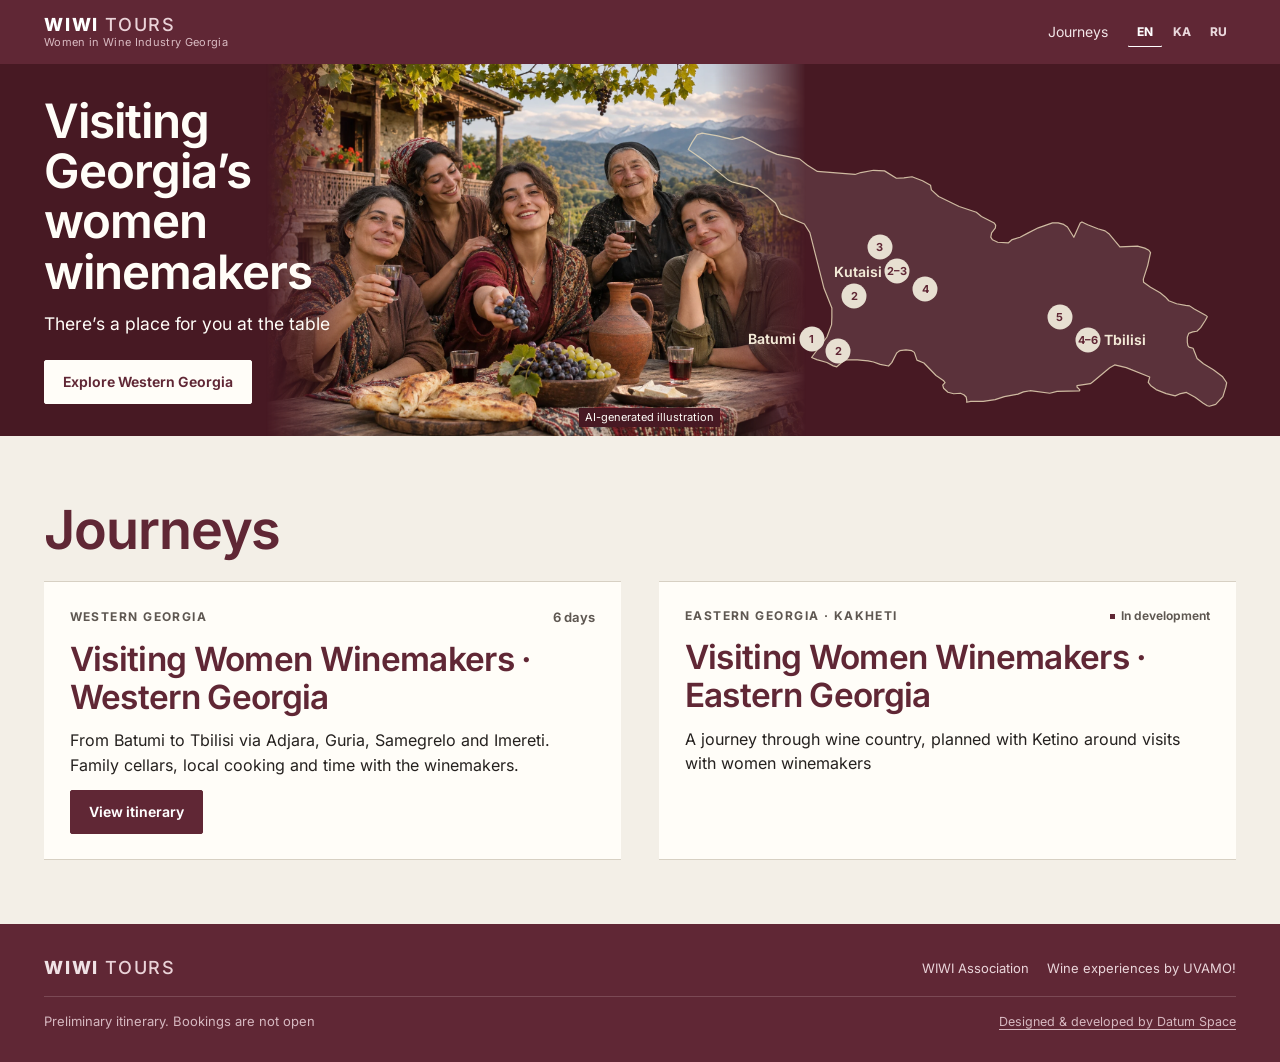
==== commit d0964f2d: "Polish WIWI hero and itinerary details - Align hero copy with the header and enlarge the interactive" ====
--- a/index.html
+++ b/index.html
@@ -30,7 +30,7 @@
         <div class="wrap hero-layout">
           <div class="hero-copy">
             <h1 data-i18n="hero.title">Visiting Georgia’s women winemakers</h1>
-            <p class="hero-lead" data-i18n="hero.lead">There’s a place for you at the table.</p>
+            <p class="hero-lead" data-i18n="hero.lead">There’s a place for you at the table</p>
             <div class="hero-actions">
               <a class="btn btn-light" href="?tour=west" data-tour="west" data-i18n="hero.cta">Explore Western Georgia</a>
             </div>
@@ -117,7 +117,7 @@
           <nav class="footer-links" id="footerLinks" aria-label="Links" data-i18n-aria="footer.links"></nav>
         </div>
         <div class="footer-bottom">
-          <p data-i18n="footer.note">Preliminary itinerary. Bookings are not open.</p>
+          <p data-i18n="footer.note">Preliminary itinerary. Bookings are not open</p>
           <p class="footer-credit" id="footerCredit" hidden></p>
         </div>
       </div>
--- a/styles.css
+++ b/styles.css
@@ -136,23 +136,25 @@
 /* ---------- hero ---------- */
 .hero { overflow: clip; color: var(--paper); background: var(--deep-2); }
 .hero-layout {
-  display: grid; grid-template-columns: minmax(0, .94fr) minmax(0, 1.47fr) minmax(0, 1.42fr);
-  align-items: center; max-width: 1520px; min-height: clamp(350px, 31.5vw, 475px);
-  padding-inline: clamp(24px, 4.7vw, 76px) clamp(18px, 2.5vw, 40px);
+  display: grid; grid-template-columns: clamp(290px, 22.6vw, 350px) minmax(0, 1fr) min(46.5vw, 700px);
+  align-items: center; max-width: none; min-height: clamp(350px, 29vw, 460px);
+  /* Match the centered 1240px header wrap and its 24px gutter. */
+  padding-inline: max(24px, calc((100% - 1240px) / 2 + 24px)) clamp(16px, 2.1vw, 40px);
 }
 .hero-copy { position: relative; z-index: 1; min-width: 0; padding-block: 32px; }
 .hero-visual { position: relative; align-self: stretch; min-width: 0; margin: 0; }
-/* The illustration bleeds into the shared background outside its central group of faces. */
+/* Fade the edges of the scene into the burgundy field and the west edge of the map. */
 .hero-visual img {
-  position: absolute; inset: 0 -55px; width: calc(100% + 110px); height: 100%; max-width: none;
-  object-fit: cover; object-position: center 54%;
-  mask-image: linear-gradient(to right, transparent, #000 18%, #000 79%, transparent);
+  position: absolute; inset-block: 0; left: calc(50% + 40px); transform: translateX(-50%);
+  width: clamp(540px, 42vw, 680px); height: 100%; max-width: none;
+  object-fit: cover; object-position: center 52%;
+  mask-image: linear-gradient(to right, transparent, #000 17%, #000 83%, transparent);
 }
 .hero-visual figcaption {
-  position: absolute; right: 0; bottom: 9px; padding: 2px 6px;
+  position: absolute; right: -62px; bottom: 9px; padding: 2px 6px;
   background: var(--deep-2); font-size: 11px; line-height: 1.3; text-align: right;
 }
-.hero-map { position: relative; z-index: 1; min-width: 0; width: calc(100% + 48px); margin-inline: -18px -30px; overflow: clip; }
+.hero-map { position: relative; z-index: 1; min-width: 0; overflow: clip; }
 .hero-map-frame { position: relative; width: 100%; aspect-ratio: 1000 / 587; }
 .hero-map-frame img { width: 100%; height: 100%; display: block; }
 /* Regions of the route: invisible until a pin or the region itself is hovered or focused. */
@@ -176,7 +178,7 @@
 .hero-pin-label.is-left { left: auto; right: 30px; }
 .hero-pin-label { position: absolute; left: 30px; pointer-events: none; white-space: nowrap; font-size: 14px; font-weight: 650; color: #f3ead7; }
 .hero h1 { font: 620 clamp(32px, 3.7vw, 54px)/1.06 var(--serif); margin-bottom: 14px; text-wrap: balance; }
-.hero-lead { max-width: 42ch; font-size: 18px; margin: 0 0 22px; }
+.hero-lead { max-width: 42ch; font-size: clamp(16px, 1.36vw, 18px); margin: 0 0 22px; }
 .hero-actions { display: flex; flex-wrap: wrap; gap: 10px; }
 
 /* ---------- sections ---------- */
@@ -226,13 +228,13 @@
 .day.is-open .day-chevron { transform: rotate(-135deg) translate(-2px, -2px); }
 .day-body { padding: 0 20px 8px; }
 .review-note { margin: 0 0 4px; padding: 13px 0; border-bottom: 1px solid var(--line); font-size: 14px; color: var(--ink); }
-.day-timeline { position: relative; }
-.day-timeline::before { content: ""; position: absolute; z-index: 0; top: 30px; bottom: 30px; left: 19px; width: 1px; background: var(--line); }
+.day-timeline { --timeline-icon-column: 40px; position: relative; }
+.day-timeline::before { content: ""; position: absolute; z-index: 0; top: 30px; bottom: 30px; left: calc((var(--timeline-icon-column) - 1px) / 2); width: 1px; background: var(--line); }
 
 /* A day is one editorial card; its activities form a quiet internal timeline. */
 .activity {
   --accent: var(--type-other); --tint: var(--type-other-bg);
-  position: relative; z-index: 1; display: grid; grid-template-columns: 40px minmax(0, 1fr); gap: 15px;
+  position: relative; z-index: 1; display: grid; grid-template-columns: var(--timeline-icon-column) minmax(0, 1fr); gap: 15px;
   padding: 18px 0; border: 0; border-bottom: 1px solid var(--line); border-radius: 0; background: transparent;
   scroll-margin-top: calc(var(--topbar) + 64px);
   transition: color 0.15s;
@@ -246,8 +248,11 @@
 .type-transport { --accent: var(--type-transport); --tint: var(--type-transport-bg); }
 .type-stay { --accent: var(--type-stay); --tint: var(--type-stay-bg); }
 .type-excursion { --accent: var(--type-excursion); --tint: var(--type-excursion-bg); }
-.activity-tile { display: grid; place-items: center; width: 100%; min-height: 38px; align-self: start; background: var(--paper); color: var(--deep); }
-.activity-tile .icon { width: 20px; height: 20px; }
+.activity-tile { display: grid; place-items: center; width: 100%; min-height: 38px; align-self: start; background: transparent; color: var(--deep); }
+.activity-tile::before {
+  content: ""; grid-area: 1 / 1; width: 34px; height: 34px; border-radius: 50%; background: #eee0dc;
+}
+.activity-tile .icon { grid-area: 1 / 1; z-index: 1; width: 20px; height: 20px; }
 .activity-tile small { position: absolute; width: 1px; height: 1px; overflow: hidden; clip: rect(0 0 0 0); white-space: nowrap; }
 .activity-body { min-width: 0; display: grid; gap: 6px; }
 .activity-top { display: flex; flex-wrap: wrap; align-items: center; gap: 4px 9px; }
@@ -280,7 +285,7 @@
 .activity .action-see-wine,
 .activity .action-strong.action-wine { color: var(--deep); background: transparent; }
 button.activity-tile { border: 0; padding: 0; width: 100%; font: inherit; cursor: pointer; }
-button.activity-tile:hover { filter: saturate(1.2); }
+button.activity-tile:hover .icon { transform: scale(1.08); }
 .wine-frame { border-radius: 1px; overflow: hidden; border: 1px solid var(--line); background: #faf7f2; }
 .wine-frame iframe { display: block; width: 100%; height: min(440px, 55vh); border: 0; }
 .approx-tag { font-size: 11px; color: var(--muted); }
@@ -458,7 +463,9 @@
 @media (max-width: 999px) {
   .topnav { display: none; }
   .hero-map { display: none; }
-  .hero-layout { grid-template-columns: repeat(2, minmax(0, 1fr)); }
+  .hero-layout { grid-template-columns: repeat(2, minmax(0, 1fr)); min-height: 350px; padding-inline: 24px; }
+  .hero-visual img { inset-inline: -55px; width: calc(100% + 110px); transform: none; object-position: center 54%; }
+  .hero-visual figcaption { right: 0; }
   .people-grid { grid-template-columns: repeat(2, minmax(0, 1fr)); }
   .langs { margin-left: auto; }
   .route-grid { grid-template-columns: 1fr; }
@@ -514,8 +521,8 @@
   .day-title { font-size: 18px; }
   .day-body { padding: 0 12px 6px; }
   .review-note { margin: 0 0 3px; padding: 10px 0; }
-  .day-timeline::before { left: 17px; }
-  .activity { grid-template-columns: 34px minmax(0, 1fr); gap: 10px; padding: 15px 0; }
+  .day-timeline { --timeline-icon-column: 34px; }
+  .activity { gap: 10px; padding: 15px 0; }
   .activity-tile { width: 34px; min-height: 34px; }
   .activity-tile .icon { width: 19px; height: 19px; }
   .detail-head { padding: 12px 12px 9px; gap: 7px; }
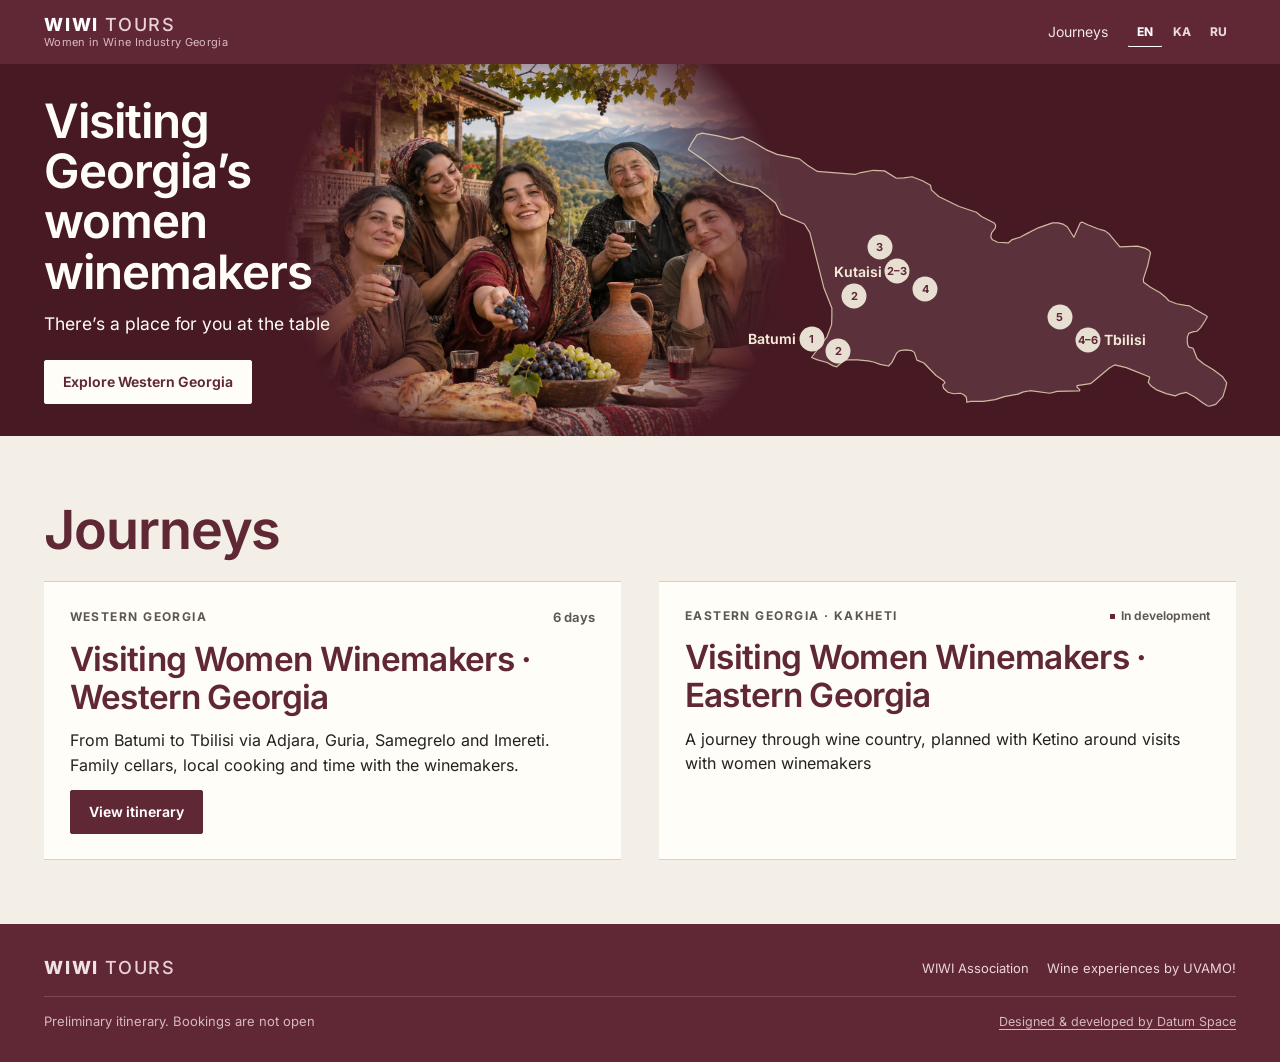
==== commit a973d527: "Add supplied winery photos and contacts Fill the five profile galleries and logo slots with founder-" ====
--- a/index.html
+++ b/index.html
@@ -37,7 +37,6 @@
           </div>
           <figure class="hero-visual">
             <img src="./assets/hero-georgian-table.webp" width="1536" height="1024" alt="" fetchpriority="high" />
-            <figcaption data-i18n="hero.illustration">AI-generated illustration</figcaption>
           </figure>
           <div class="hero-map" role="group" aria-label="Map of approximate stop locations" data-i18n-aria="map.label">
             <div class="hero-map-frame">
--- a/styles.css
+++ b/styles.css
@@ -148,11 +148,7 @@
   position: absolute; inset-block: 0; left: calc(50% + 40px); transform: translateX(-50%);
   width: clamp(540px, 42vw, 680px); height: 100%; max-width: none;
   object-fit: cover; object-position: center 52%;
-  mask-image: linear-gradient(to right, transparent, #000 17%, #000 83%, transparent);
-}
-.hero-visual figcaption {
-  position: absolute; right: -62px; bottom: 9px; padding: 2px 6px;
-  background: var(--deep-2); font-size: 11px; line-height: 1.3; text-align: right;
+  mask-image: radial-gradient(circle at 50% 48%, #000 0 43%, transparent 76%);
 }
 .hero-map { position: relative; z-index: 1; min-width: 0; overflow: clip; }
 .hero-map-frame { position: relative; width: 100%; aspect-ratio: 1000 / 587; }
@@ -344,10 +340,10 @@
 .profile-card:hover { background: var(--cream); }
 .profile-card-copy { display: flex; flex-direction: column; align-self: stretch; min-width: 0; gap: 4px; }
 .profile-card-logo {
-  display: grid; place-items: center; aspect-ratio: 1; padding: 6px; background: var(--cream);
+  position: relative; display: grid; place-items: center; aspect-ratio: 1; padding: 6px; background: var(--cream);
   text-align: center; font-size: 11px; line-height: 1.3; color: var(--muted);
 }
-.profile-card-logo img { width: 100%; height: 100%; object-fit: contain; }
+.profile-card-logo img { position: absolute; inset: 6px; width: calc(100% - 12px); height: calc(100% - 12px); object-fit: contain; }
 .profile-card-title { font-size: 17px; line-height: 1.24; color: var(--deep); }
 .profile-card-name { font-size: 13px; font-weight: 650; line-height: 1.35; }
 .profile-card-location { font-size: 12px; line-height: 1.35; color: var(--muted); }
@@ -355,9 +351,10 @@
 .profile-card-open { margin-top: auto; padding-top: 4px; font-size: 13px; color: var(--deep); text-decoration: underline; text-underline-offset: 3px; }
 .profile-card:hover .profile-card-open, .profile-card:focus-visible .profile-card-open { text-decoration-thickness: 2px; }
 
-.profile-host { margin: 5px 0 0; font-size: 16px; font-weight: 650; }
+.profile-host { margin: 5px 0 0; font-size: 16px; font-weight: 650; overflow-wrap: anywhere; }
 .profile-location, .profile-role { margin: 2px 0 0; color: var(--muted); font-size: 13px; }
 .profile-portrait { width: 100%; height: clamp(216px, 54vh, 355px); object-fit: cover; object-position: 66% 51%; }
+.profile-portrait[src$="exponati-portrait.webp"] { object-position: center 32%; }
 .profile-portrait-slot { margin: 0; padding: 11px 14px; background: var(--cream); color: var(--muted); font-size: 13px; }
 .profile-story { max-width: 60ch; }
 .profile-wines { margin: 0; font-size: 14px; }
@@ -374,9 +371,9 @@
 .profile-gallery-atmosphere img { object-position: center 78%; }
 .profile-links { display: flex; flex-wrap: wrap; align-items: center; gap: 4px 7px; padding-top: 4px; border-top: 1px solid var(--line); }
 .profile-links a { display: inline-flex; align-items: center; min-height: 44px; color: var(--deep); font-size: 13px; font-weight: 600; text-underline-offset: 3px; }
-.profile-link-icon { justify-content: center; width: 44px; }
+.profile-link-icon { justify-content: center; width: 44px; border-radius: 50%; }
 .profile-link-icon .icon { width: 24px; height: 24px; }
-.profile-link-icon:hover { color: var(--deep-2); }
+.profile-link-icon:is(:hover, :focus-visible) { background: #f6f2ea; color: var(--deep-2); }
 /* footer */
 
 .footer { background: var(--deep); color: #f0e2e5; padding: 30px 0; }
@@ -397,6 +394,7 @@
 #detail { width: min(700px, calc(100vw - 24px)); max-height: calc(100dvh - 24px); padding: 0; border: 0; border-radius: 1px; background: var(--paper); color: var(--ink); overscroll-behavior: contain; }
 #detail::backdrop { background: rgba(28, 22, 19, 0.55); }
 .detail { display: grid; }
+.detail > * { min-width: 0; }
 .detail-head {
   position: sticky; top: 0; z-index: 1; display: flex; align-items: flex-start;
   gap: 12px; padding: 18px 22px 12px; background: var(--paper); border-bottom: 1px solid var(--line);
@@ -447,7 +445,7 @@
 :lang(ka) .detail-sub { text-transform: none; letter-spacing: 0.01em; }
 :lang(ka) h1, :lang(ka) h2, :lang(ka) h3, :lang(ka) h4,
 :lang(ka) .day-title, :lang(ka) .popup strong { overflow-wrap: break-word; }
-:lang(ka) .hero h1 { font-size: clamp(27px, 2.88vw, 45px); line-height: 1.15; overflow-wrap: normal; }
+:lang(ka) .hero h1 { font-size: clamp(27px, 2.65vw, 42px); line-height: 1.15; overflow-wrap: normal; }
 :lang(ka) .section h2, :lang(ka) .route h2 { line-height: 1.25; }
 :lang(ka) body, :lang(ka) .activity-summary, :lang(ka) .detail-text { line-height: 1.6; }
 :lang(ka) .status { white-space: normal; text-align: left; }
@@ -465,7 +463,6 @@
   .hero-map { display: none; }
   .hero-layout { grid-template-columns: repeat(2, minmax(0, 1fr)); min-height: 350px; padding-inline: 24px; }
   .hero-visual img { inset-inline: -55px; width: calc(100% + 110px); transform: none; object-position: center 54%; }
-  .hero-visual figcaption { right: 0; }
   .people-grid { grid-template-columns: repeat(2, minmax(0, 1fr)); }
   .langs { margin-left: auto; }
   .route-grid { grid-template-columns: 1fr; }
@@ -499,9 +496,8 @@
   .hero-lead { font-size: 14px; margin-bottom: 12px; }
   .hero-visual img {
     inset-inline: -10px -16px; width: calc(100% + 26px); object-position: 48% 51%;
-    mask-image: linear-gradient(to right, transparent, #000 22%);
+    mask-image: radial-gradient(circle at 50% 48%, #000 0 43%, transparent 80%);
   }
-  .hero-visual figcaption { right: -10px; max-width: 93%; bottom: 6px; }
   .hero-actions .btn { min-width: 0; padding-inline: 9px; font-size: 13px; }
   .section { padding: 33px 0; }
   .route { padding: 14px 0 36px; }
